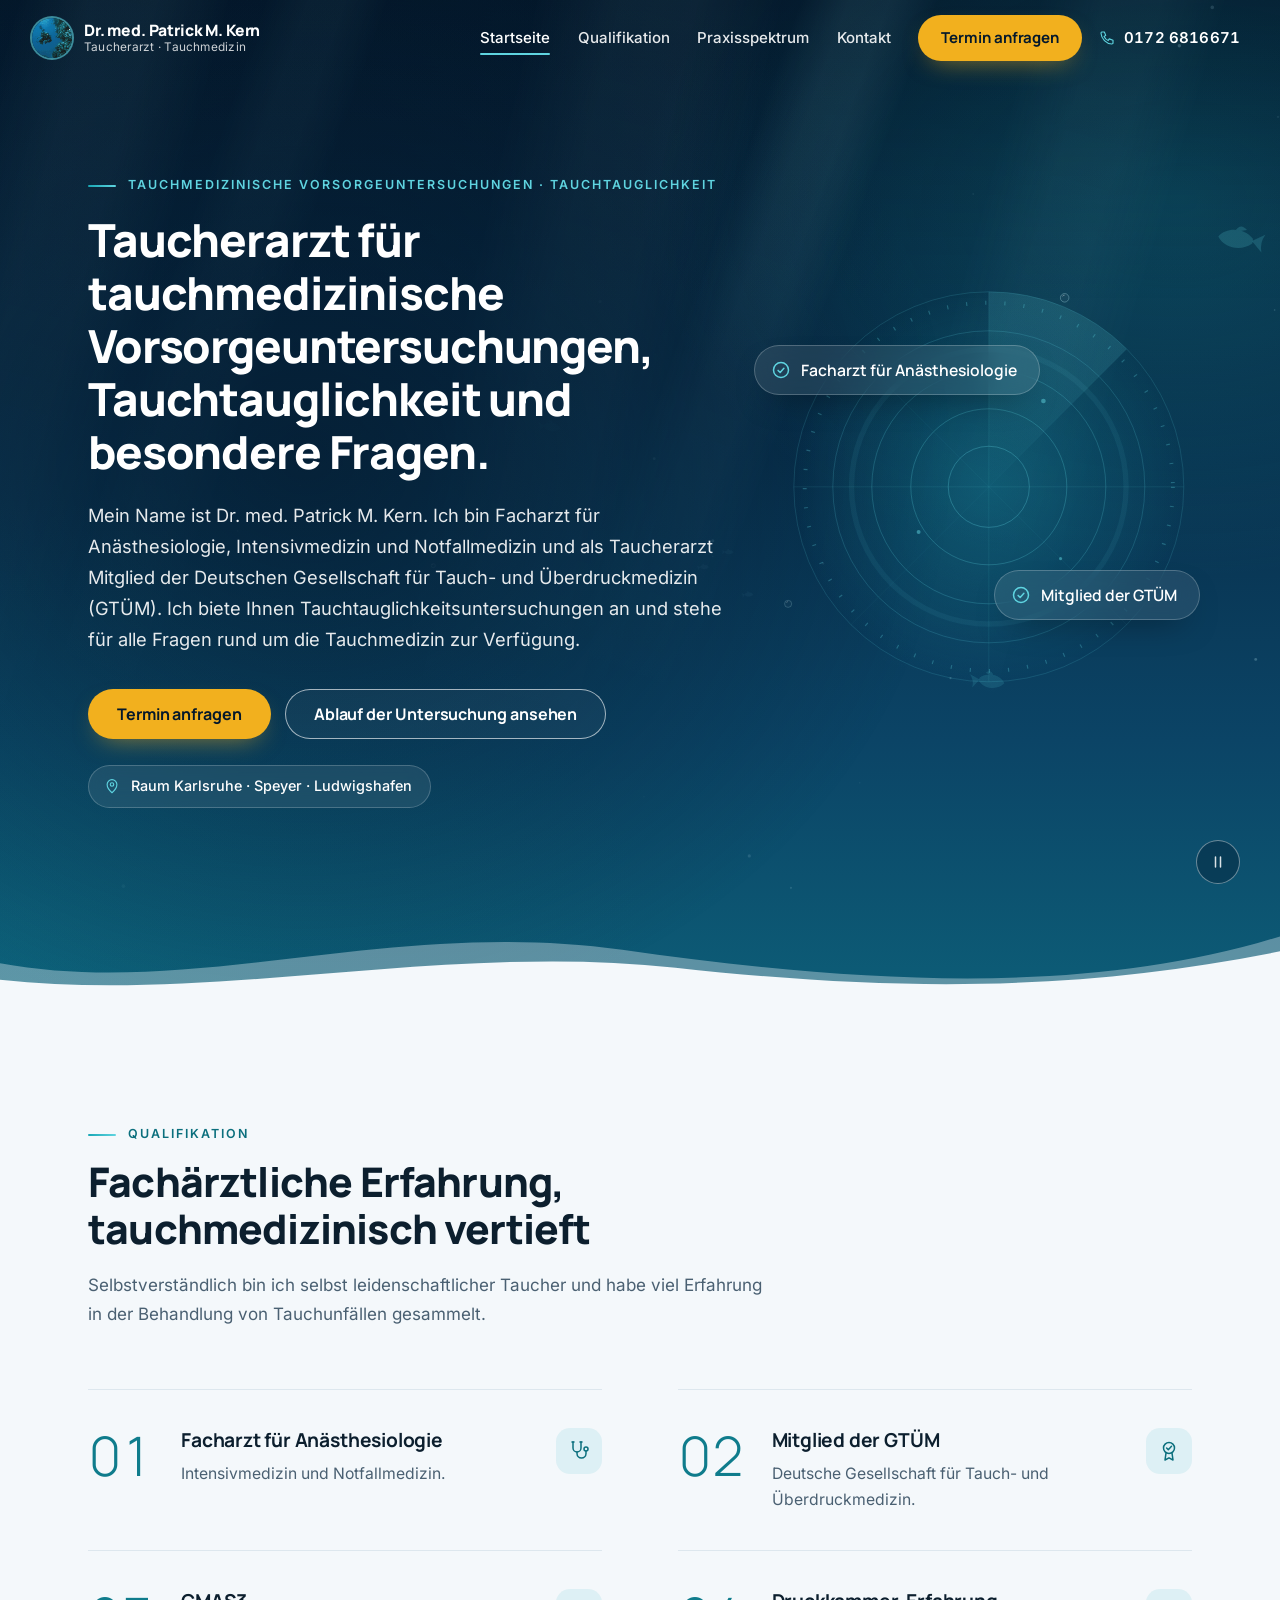
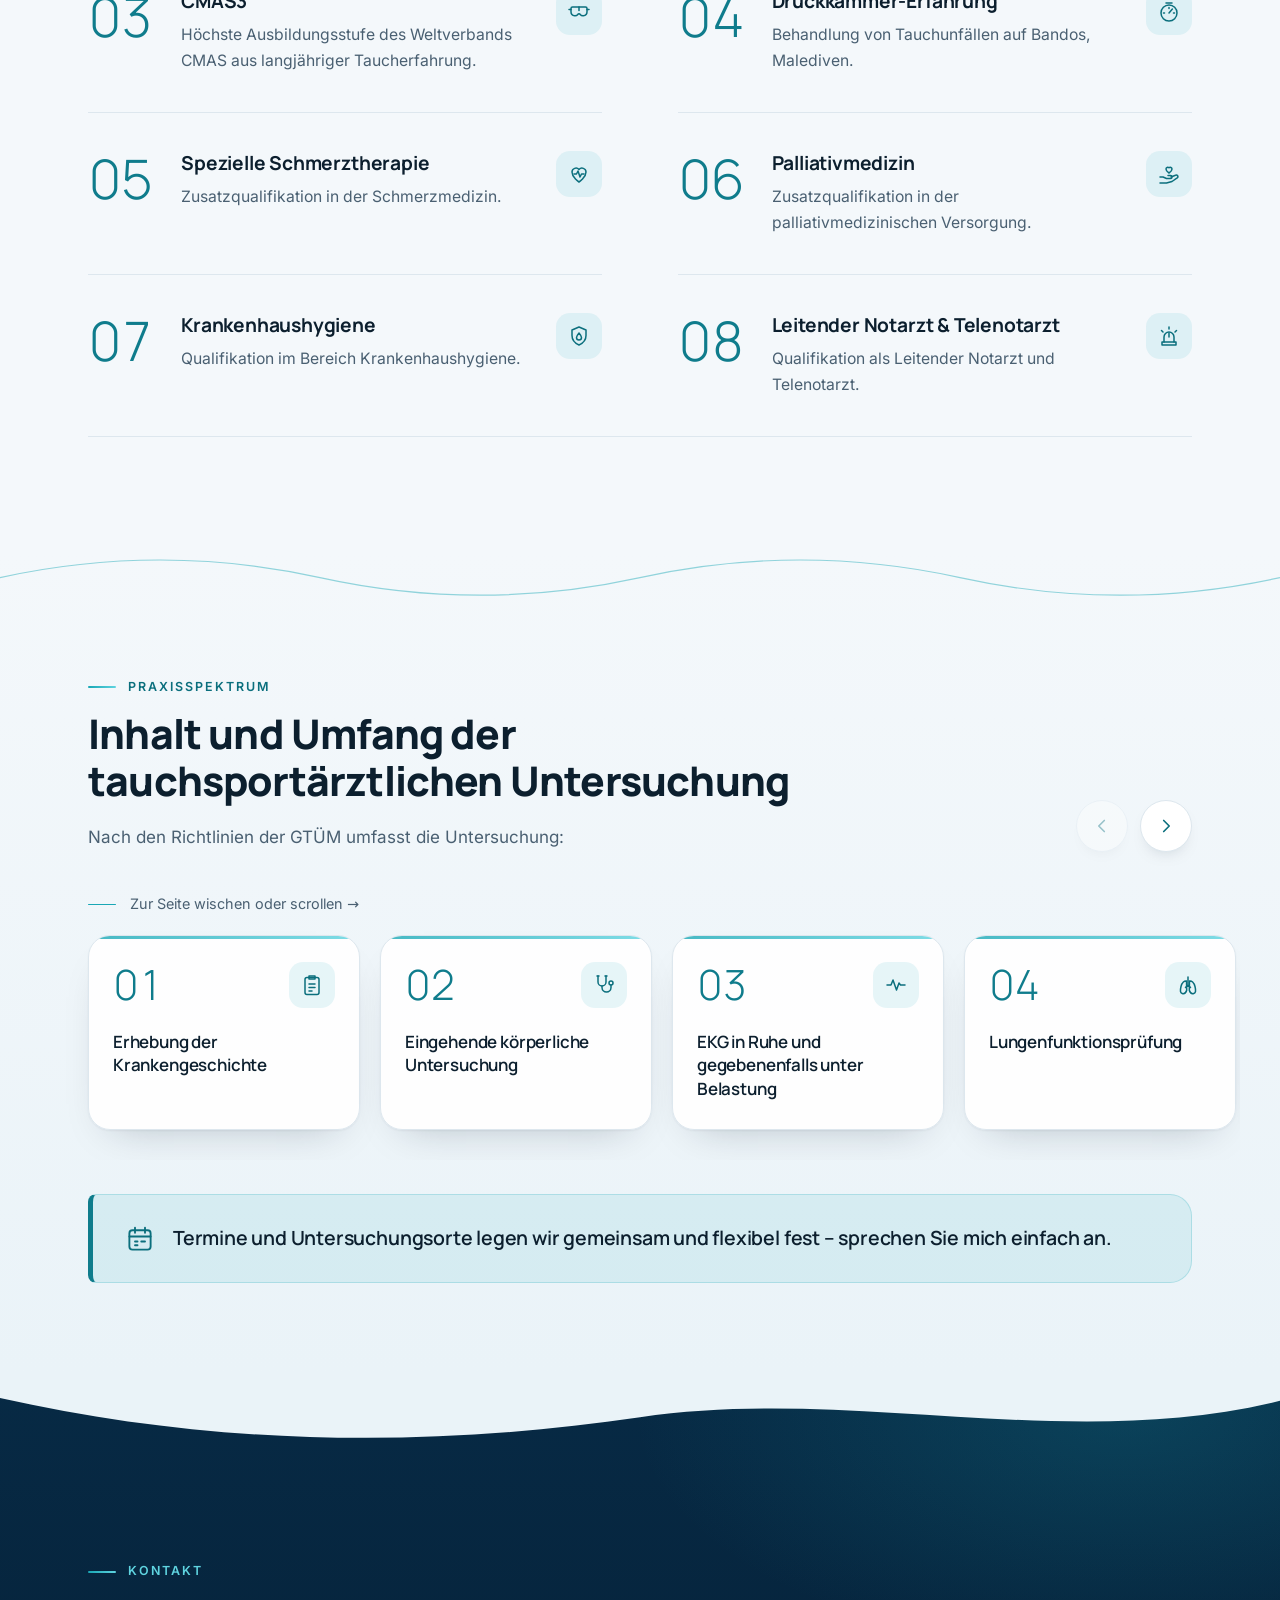
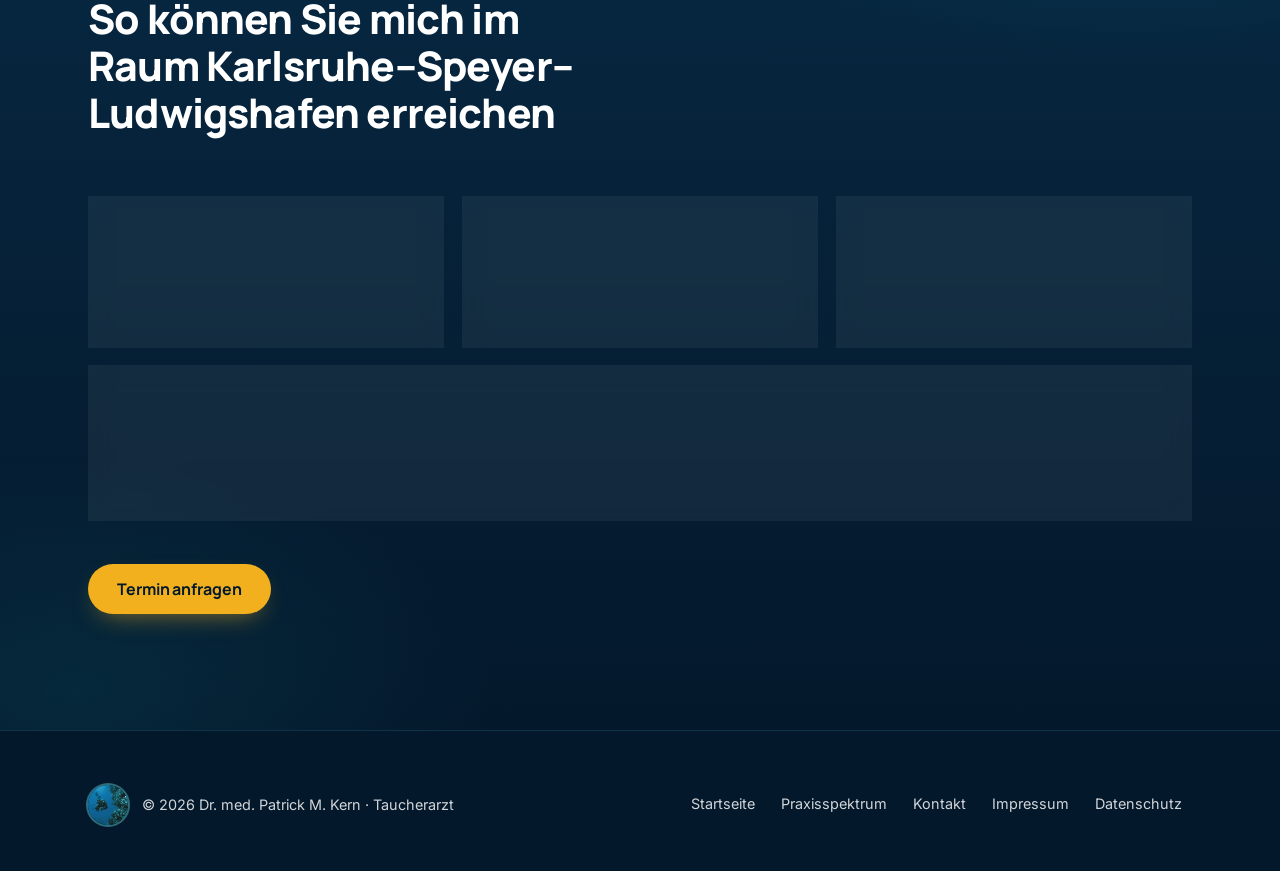
==== index.html @ 26b5afde "Launch redesign: modern underwater look, same content, URLs and SEO - New shared design system (asse" ====
<!DOCTYPE html>
<html lang="de">
<head>
<meta charset="UTF-8">
<meta name="viewport" content="width=device-width, initial-scale=1">
<title>Taucherarzt Karlsruhe-Speyer-Ludwigshafen – GTÜM | Dr. Kern</title>
<meta name="description" content="Taucherarzt Dr. med. Patrick M. Kern (GTÜM) bietet Tauchtauglichkeitsuntersuchungen im Raum Karlsruhe-Speyer-Ludwigshafen an, Termine flexibel nach Absprache.">
<meta name="robots" content="index, follow">
<link rel="canonical" href="https://taucherarzt.online/">
<link rel="icon" href="favicon-48.png" type="image/png" sizes="48x48">
<link rel="apple-touch-icon" href="apple-touch-icon.png">
<meta name="theme-color" content="#04182b">
<link rel="preload" href="assets/fonts/manrope-latin-wght-normal.woff2" as="font" type="font/woff2" crossorigin>
<link rel="preload" href="assets/fonts/inter-latin-wght-normal.woff2" as="font" type="font/woff2" crossorigin>
<link rel="stylesheet" href="assets/css/site.css">
<script>document.documentElement.classList.add('js');setTimeout(function(){if(!window.__siteReady)document.documentElement.classList.remove('js');},2500);</script>

<!-- Open Graph -->
<meta property="og:type" content="website">
<meta property="og:site_name" content="Taucherarzt Dr. Kern">
<meta property="og:locale" content="de_DE">
<meta property="og:url" content="https://taucherarzt.online/">
<meta property="og:title" content="Taucherarzt Karlsruhe-Speyer-Ludwigshafen – GTÜM | Dr. Kern">
<meta property="og:description" content="Taucherarzt Dr. med. Patrick M. Kern (GTÜM) bietet Tauchtauglichkeitsuntersuchungen im Raum Karlsruhe-Speyer-Ludwigshafen an, Termine flexibel nach Absprache.">
<meta property="og:image" content="https://taucherarzt.online/og-image.png">
<meta property="og:image:width" content="1200">
<meta property="og:image:height" content="630">
<meta property="og:image:alt" content="Dr. med. Patrick M. Kern, Taucherarzt · Tauchtauglichkeitsuntersuchungen im Raum Karlsruhe · Speyer · Mannheim · Ludwigshafen">

<!-- Twitter Card -->
<meta name="twitter:card" content="summary_large_image">
<meta name="twitter:title" content="Taucherarzt Karlsruhe-Speyer-Ludwigshafen – GTÜM | Dr. Kern">
<meta name="twitter:description" content="Taucherarzt Dr. med. Patrick M. Kern (GTÜM) bietet Tauchtauglichkeitsuntersuchungen im Raum Karlsruhe-Speyer-Ludwigshafen an, Termine flexibel nach Absprache.">
<meta name="twitter:image" content="https://taucherarzt.online/og-image.png">

<!-- Structured data: only facts present on this page - no invented address,
     opening hours or geo-coordinates, since the page does not publish them. -->
<script type="application/ld+json">
{
  "@context": "https://schema.org",
  "@graph": [
    {
      "@type": "Physician",
      "@id": "https://taucherarzt.online/#physician",
      "name": "Dr. med. Patrick M. Kern",
      "honorificPrefix": "Dr. med.",
      "url": "https://taucherarzt.online/",
      "image": "https://taucherarzt.online/og-image.png",
      "logo": "https://taucherarzt.online/apple-touch-icon.png",
      "telephone": "+49-172-6816671",
      "email": "docdeep007@t-online.de",
      "medicalSpecialty": ["Anesthesia"],
      "description": "Taucherarzt und Facharzt für Anästhesiologie, Intensivmedizin und Notfallmedizin. Bietet tauchmedizinische Vorsorgeuntersuchungen und Tauchtauglichkeitsuntersuchungen an.",
      "knowsAbout": ["Tauchmedizin", "Tauchtauglichkeit", "Überdruckmedizin", "Anästhesiologie", "Notfallmedizin"],
      "memberOf": {
        "@type": "Organization",
        "name": "Deutsche Gesellschaft für Tauch- und Überdruckmedizin (GTÜM)"
      },
      "areaServed": [
        { "@type": "City", "name": "Karlsruhe" },
        { "@type": "City", "name": "Speyer" },
        { "@type": "City", "name": "Mannheim" },
        { "@type": "City", "name": "Ludwigshafen" }
      ],
      "availableService": {
        "@type": "MedicalTest",
        "name": "Tauchtauglichkeitsuntersuchung",
        "description": "Tauchsportärztliche Untersuchung nach den Richtlinien der GTÜM: Erhebung der Krankengeschichte, eingehende körperliche Untersuchung, EKG in Ruhe und gegebenenfalls unter Belastung sowie Lungenfunktionsprüfung.",
        "provider": { "@id": "https://taucherarzt.online/#physician" }
      }
    },
    {
      "@type": "WebSite",
      "@id": "https://taucherarzt.online/#website",
      "url": "https://taucherarzt.online/",
      "name": "Taucherarzt Dr. Kern",
      "inLanguage": "de",
      "publisher": { "@id": "https://taucherarzt.online/#physician" }
    }
  ]
}
</script>
</head>
<body>

<a class="skip-link" href="#main">Zum Inhalt springen</a>

<header class="site-header" id="siteHeader">
  <div class="header-inner">
    <a class="brand" href="#top">
      <img src="logo.png" alt="" width="40" height="40" decoding="async">
      <span class="brand-text">
        <strong>Dr. med. Patrick M. Kern</strong>
        <span>Taucherarzt&nbsp;&middot;&nbsp;Tauchmedizin</span>
      </span>
    </a>
    <button class="menu-toggle" id="menuToggle" type="button" aria-expanded="false" aria-controls="primaryNav">
      <span class="bars" aria-hidden="true"><i></i><i></i><i></i></span>
      <span class="visually-hidden">Menü öffnen</span>
    </button>
    <nav class="nav" id="primaryNav" aria-label="Hauptnavigation">
      <a class="nav-link" href="#top" aria-current="page">Startseite</a>
      <a class="nav-link" href="#qualifikation">Qualifikation</a>
      <a class="nav-link" href="#praxisspektrum">Praxisspektrum</a>
      <a class="nav-link" href="#kontakt">Kontakt</a>
      <a class="btn btn-primary" href="mailto:docdeep007@t-online.de">Termin anfragen</a>
      <a class="nav-phone" href="tel:+491726816671"><svg viewBox="0 0 24 24" aria-hidden="true" focusable="false" fill="none" stroke="currentColor" stroke-width="1.5" stroke-linecap="round" stroke-linejoin="round"><path d="M5 4h3.5l1.8 4.5-2.2 1.4a11 11 0 0 0 5.5 5.5l1.4-2.2L20 15v3.5a1.5 1.5 0 0 1-1.6 1.5C10.8 19.5 4.5 13.2 4 5.6A1.5 1.5 0 0 1 5 4Z"/></svg><span class="nav-phone-num">0172&nbsp;6816671</span></a>
    </nav>
  </div>
</header>

<main id="main" tabindex="-1">

  <!-- HERO / STARTSEITE -->
  <section id="top" class="hero">
    <div class="hero-bg" aria-hidden="true">
      <div class="rays"><i></i><i></i><i></i><i></i><i></i></div>
      <canvas id="ocean" aria-hidden="true"></canvas>
    </div>
    <div class="wrap hero-grid">
      <div class="hero-text">
        <p class="eyebrow reveal">Tauchmedizinische Vorsorgeuntersuchungen · Tauchtauglichkeit</p>
        <h1 class="reveal" style="--i:1">Taucherarzt für tauchmedizinische Vorsorgeuntersuchungen, Tauchtauglichkeit und besondere Fragen.</h1>
        <p class="lede reveal" style="--i:2">
          Mein Name ist Dr.&nbsp;med. Patrick M. Kern. Ich bin Facharzt für Anästhesiologie,
          Intensivmedizin und Notfallmedizin und als Taucherarzt Mitglied der Deutschen
          Gesellschaft für Tauch- und Überdruckmedizin (GTÜM). Ich biete Ihnen
          Tauchtauglichkeitsuntersuchungen an und stehe für alle Fragen rund um die
          Tauchmedizin zur Verfügung.
        </p>
        <div class="hero-actions reveal" style="--i:3">
          <a class="btn btn-primary" href="mailto:docdeep007@t-online.de">Termin anfragen</a>
          <a class="btn btn-ghost" href="#praxisspektrum">Ablauf der Untersuchung ansehen</a>
        </div>
        <div class="region-tag reveal" style="--i:4">
          <svg viewBox="0 0 24 24" aria-hidden="true" focusable="false" fill="none" stroke="currentColor" stroke-width="1.5" stroke-linecap="round" stroke-linejoin="round"><path d="M12 21s-6.5-5.6-6.5-11a6.5 6.5 0 0 1 13 0c0 5.4-6.5 11-6.5 11Z"/><circle cx="12" cy="10" r="2.3"/></svg>
          <span>Raum Karlsruhe · Speyer · Ludwigshafen</span>
        </div>
      </div>
      <div class="hero-visual" aria-hidden="true">
        <svg class="hero-rings" viewBox="0 0 520 520" fill="none" aria-hidden="true" focusable="false">
          <defs>
            <radialGradient id="ringGlow" cx="50%" cy="50%" r="50%"><stop offset="0" stop-color="#19a7b5" stop-opacity=".3"/><stop offset="1" stop-color="#19a7b5" stop-opacity="0"/></radialGradient>
            <radialGradient id="sweepGrad" gradientUnits="userSpaceOnUse" cx="260" cy="260" r="250"><stop offset="0" stop-color="#5fd4e0" stop-opacity="0"/><stop offset="1" stop-color="#5fd4e0" stop-opacity=".16"/></radialGradient>
          </defs>
          <circle cx="260" cy="260" r="250" fill="url(#ringGlow)"/>
          <g stroke="#5fd4e0" stroke-width="1">
            <circle cx="260" cy="260" r="250" opacity=".2"/>
            <circle cx="260" cy="260" r="200" opacity=".24"/>
            <circle cx="260" cy="260" r="150" opacity=".28"/>
            <circle cx="260" cy="260" r="100" opacity=".32"/>
            <circle cx="260" cy="260" r="52" opacity=".38"/>
            <circle class="ring-ticks" cx="260" cy="260" r="236" stroke-width="5" stroke-dasharray="1.5 23.1" opacity=".3"/>
            <circle cx="260" cy="260" r="176" stroke-width="7" opacity=".07"/>
            <path d="M260 10v500M10 260h500" opacity=".12"/>
            <path d="M83 83l354 354M437 83L83 437" opacity=".06"/>
          </g>
          <path class="sweep" d="M260 260V10A250 250 0 0 1 436.8 83.2Z" fill="url(#sweepGrad)"/>
          <g fill="#5fd4e0">
            <circle class="ping" cx="330" cy="150" r="3"/>
            <circle class="ping" cx="170" cy="318" r="2.5"/>
            <circle class="ping" cx="352" cy="352" r="2"/>
          </g>
        </svg>
        <div class="badge badge-1">
          <svg viewBox="0 0 24 24" fill="none" stroke="currentColor" stroke-width="1.8" stroke-linecap="round" stroke-linejoin="round" aria-hidden="true" focusable="false"><circle cx="12" cy="12" r="9"></circle><path d="m8.5 12.5 2.5 2.5 4.5-5"></path></svg>
          <span>Facharzt für Anästhesiologie</span>
        </div>
        <div class="badge badge-2">
          <svg viewBox="0 0 24 24" fill="none" stroke="currentColor" stroke-width="1.8" stroke-linecap="round" stroke-linejoin="round" aria-hidden="true" focusable="false"><circle cx="12" cy="12" r="9"></circle><path d="m8.5 12.5 2.5 2.5 4.5-5"></path></svg>
          <span>Mitglied der GTÜM</span>
        </div>
      </div>
    </div>
    <button type="button" class="motion-toggle" id="motionToggle" aria-pressed="false">
      <svg class="icon-pause" viewBox="0 0 24 24" fill="none" stroke="currentColor" stroke-width="1.8" stroke-linecap="round" aria-hidden="true" focusable="false"><path d="M9 6v12M15 6v12"/></svg>
      <svg class="icon-play" viewBox="0 0 24 24" fill="none" stroke="currentColor" stroke-width="1.8" stroke-linejoin="round" aria-hidden="true" focusable="false"><path d="M8 5.5v13l10.5-6.5Z"/></svg>
      <span class="visually-hidden">Hintergrundanimation anhalten</span>
    </button>
    <svg class="hero-wave" viewBox="0 0 1440 120" preserveAspectRatio="none" aria-hidden="true" focusable="false"><path d="M0 70C220 118 440 8 700 52s520 64 740-18V120H0Z" fill="#f4f8fb" fill-opacity=".35"/><path d="M0 92C240 124 500 42 760 76s460 30 680-22V120H0Z" fill="#f4f8fb"/></svg>
  </section>

  <!-- QUALIFIKATION -->
  <section id="qualifikation" class="section qualifikation">
    <div class="wrap">
      <div class="section-head reveal">
        <p class="eyebrow">Qualifikation</p>
        <h2>Fachärztliche Erfahrung, tauchmedizinisch vertieft</h2>
        <p class="lede">
          Selbstverständlich bin ich selbst leidenschaftlicher Taucher und habe viel
          Erfahrung in der Behandlung von Tauchunfällen gesammelt.
        </p>
      </div>

      <ol class="qual-grid" role="list">
        <li class="qual reveal" style="--i:0">
          <span class="qual-num">01</span>
          <div class="qual-body">
            <h3>Facharzt für Anästhesiologie</h3>
            <p>Intensivmedizin und Notfallmedizin.</p>
          </div>
          <span class="qual-icon"><svg viewBox="0 0 24 24" aria-hidden="true" focusable="false" fill="none" stroke="currentColor" stroke-width="1.5" stroke-linecap="round" stroke-linejoin="round"><path d="M6 3v6a4 4 0 0 0 8 0V3"/><path d="M5 3h2M13 3h2"/><path d="M10 13v1.5a4.5 4.5 0 0 0 9 0V12"/><circle cx="19" cy="10" r="2"/></svg></span>
        </li>
        <li class="qual reveal" style="--i:1">
          <span class="qual-num">02</span>
          <div class="qual-body">
            <h3>Mitglied der GTÜM</h3>
            <p>Deutsche Gesellschaft für Tauch- und Überdruckmedizin.</p>
          </div>
          <span class="qual-icon"><svg viewBox="0 0 24 24" aria-hidden="true" focusable="false" fill="none" stroke="currentColor" stroke-width="1.5" stroke-linecap="round" stroke-linejoin="round"><circle cx="12" cy="9" r="5.5"/><path d="M9 14.2 8 21l4-2.2 4 2.2-1-6.8"/><path d="m9.6 9 1.7 1.7 3.2-3.4"/></svg></span>
        </li>
        <li class="qual reveal" style="--i:0">
          <span class="qual-num">03</span>
          <div class="qual-body">
            <h3>CMAS3</h3>
            <p>Höchste Ausbildungsstufe des Weltverbands CMAS aus langjähriger Taucherfahrung.</p>
          </div>
          <span class="qual-icon"><svg viewBox="0 0 24 24" aria-hidden="true" focusable="false" fill="none" stroke="currentColor" stroke-width="1.5" stroke-linecap="round" stroke-linejoin="round"><path d="M4 8.5A1.5 1.5 0 0 1 5.5 7h13A1.5 1.5 0 0 1 20 8.5v3.2a4 4 0 0 1-3.6 4c-1.3.1-2.2 0-2.9-.9-.5-.7-1-1.1-1.5-1.1s-1 .4-1.5 1.1c-.7.9-1.6 1-2.9.9A4 4 0 0 1 4 11.7Z"/><path d="M12 7v3.4M4 9.5H2M20 9.5h2"/></svg></span>
        </li>
        <li class="qual reveal" style="--i:1">
          <span class="qual-num">04</span>
          <div class="qual-body">
            <h3>Druckkammer-Erfahrung</h3>
            <p>Behandlung von Tauchunfällen auf Bandos, Malediven.</p>
          </div>
          <span class="qual-icon"><svg viewBox="0 0 24 24" aria-hidden="true" focusable="false" fill="none" stroke="currentColor" stroke-width="1.5" stroke-linecap="round" stroke-linejoin="round"><circle cx="12" cy="13" r="8"/><path d="m12 13 3.4-4"/><path d="M6.5 13h1M16.5 13h1M12 7.5v1M9 3h6"/></svg></span>
        </li>
        <li class="qual reveal" style="--i:0">
          <span class="qual-num">05</span>
          <div class="qual-body">
            <h3>Spezielle Schmerztherapie</h3>
            <p>Zusatzqualifikation in der Schmerzmedizin.</p>
          </div>
          <span class="qual-icon"><svg viewBox="0 0 24 24" aria-hidden="true" focusable="false" fill="none" stroke="currentColor" stroke-width="1.5" stroke-linecap="round" stroke-linejoin="round"><path d="M12 20s-7-4.4-7-10a4 4 0 0 1 7-2.5A4 4 0 0 1 19 10c0 5.6-7 10-7 10Z"/><path d="M7 12h2.5l1.5-3 2 6 1.5-3H17"/></svg></span>
        </li>
        <li class="qual reveal" style="--i:1">
          <span class="qual-num">06</span>
          <div class="qual-body">
            <h3>Palliativmedizin</h3>
            <p>Zusatzqualifikation in der palliativmedizinischen Versorgung.</p>
          </div>
          <span class="qual-icon"><svg viewBox="0 0 24 24" aria-hidden="true" focusable="false" fill="none" stroke="currentColor" stroke-width="1.5" stroke-linecap="round" stroke-linejoin="round"><path d="M12 11s-3-1.8-3-4a1.8 1.8 0 0 1 3-1.2A1.8 1.8 0 0 1 15 7c0 2.2-3 4-3 4Z"/><path d="M3 15h3l3.5 1.5h4a1.5 1.5 0 0 0 0-3H11"/><path d="m14 15 4.5-1.8a1.6 1.6 0 0 1 1.7 2.7L15 19.5 9.5 21H3"/></svg></span>
        </li>
        <li class="qual reveal" style="--i:0">
          <span class="qual-num">07</span>
          <div class="qual-body">
            <h3>Krankenhaushygiene</h3>
            <p>Qualifikation im Bereich Krankenhaushygiene.</p>
          </div>
          <span class="qual-icon"><svg viewBox="0 0 24 24" aria-hidden="true" focusable="false" fill="none" stroke="currentColor" stroke-width="1.5" stroke-linecap="round" stroke-linejoin="round"><path d="M12 3 5 6v5.5c0 4.2 2.8 7.6 7 9.5 4.2-1.9 7-5.3 7-9.5V6Z"/><path d="M12 9c-1.6 2-2.5 3.2-2.5 4.4a2.5 2.5 0 0 0 5 0C14.5 12.2 13.6 11 12 9Z"/></svg></span>
        </li>
        <li class="qual reveal" style="--i:1">
          <span class="qual-num">08</span>
          <div class="qual-body">
            <h3>Leitender Notarzt &amp; Telenotarzt</h3>
            <p>Qualifikation als Leitender Notarzt und Telenotarzt.</p>
          </div>
          <span class="qual-icon"><svg viewBox="0 0 24 24" aria-hidden="true" focusable="false" fill="none" stroke="currentColor" stroke-width="1.5" stroke-linecap="round" stroke-linejoin="round"><path d="M7 18v-5a5 5 0 0 1 10 0v5"/><path d="M5 18h14v3H5Z"/><path d="M12 3v2M4.5 6.5 6 8M19.5 6.5 18 8M12 9v4"/></svg></span>
        </li>
      </ol>
    </div>
  </section>

  <!-- PRAXISSPEKTRUM -->
  <section id="praxisspektrum" class="section praxis">
    <svg class="praxis-line" viewBox="0 0 1440 48" preserveAspectRatio="none" aria-hidden="true" focusable="false"><path d="M0 24c120-22 240-22 360 0s240 22 360 0 240-22 360 0 240 22 360 0" fill="none" stroke="currentColor" stroke-width="1.2" vector-effect="non-scaling-stroke"/></svg>
    <div class="wrap">
      <div class="steps-head reveal">
        <div class="section-head">
          <p class="eyebrow">Praxisspektrum</p>
          <h2>Inhalt und Umfang der tauchsportärztlichen Untersuchung</h2>
          <p class="lede">Nach den Richtlinien der GTÜM umfasst die Untersuchung:</p>
        </div>
        <div class="steps-controls">
          <button type="button" id="stepPrev" aria-controls="stepsStrip" aria-label="Vorherige Untersuchung anzeigen" aria-disabled="true"><svg viewBox="0 0 24 24" aria-hidden="true" focusable="false" fill="none"><path d="m14.5 6-6 6 6 6"/></svg></button>
          <button type="button" id="stepNext" aria-controls="stepsStrip" aria-label="Nächste Untersuchung anzeigen" aria-disabled="false"><svg viewBox="0 0 24 24" aria-hidden="true" focusable="false" fill="none"><path d="m9.5 6 6 6-6 6"/></svg></button>
        </div>
      </div>

      <p class="scroll-hint reveal">Zur Seite wischen oder scrollen →</p>
      <ul class="steps-strip reveal" id="stepsStrip" role="list" tabindex="0" aria-label="Bestandteile der Untersuchung, seitlich scrollbar">
        <li class="step"><div class="step-card"><div class="step-top"><span class="num">01</span><span class="step-icon"><svg viewBox="0 0 24 24" aria-hidden="true" focusable="false" fill="none" stroke="currentColor" stroke-width="1.5" stroke-linecap="round" stroke-linejoin="round"><rect x="5" y="4.5" width="14" height="17" rx="2"/><path d="M9 3h6v3H9ZM9 11h6M9 14.5h6M9 18h3"/></svg></span></div><p>Erhebung der Krankengeschichte</p></div></li>
        <li class="step"><div class="step-card"><div class="step-top"><span class="num">02</span><span class="step-icon"><svg viewBox="0 0 24 24" aria-hidden="true" focusable="false" fill="none" stroke="currentColor" stroke-width="1.5" stroke-linecap="round" stroke-linejoin="round"><path d="M6 3v6a4 4 0 0 0 8 0V3"/><path d="M5 3h2M13 3h2"/><path d="M10 13v1.5a4.5 4.5 0 0 0 9 0V12"/><circle cx="19" cy="10" r="2"/></svg></span></div><p>Eingehende körperliche Untersuchung</p></div></li>
        <li class="step"><div class="step-card"><div class="step-top"><span class="num">03</span><span class="step-icon"><svg viewBox="0 0 24 24" aria-hidden="true" focusable="false" fill="none" stroke="currentColor" stroke-width="1.5" stroke-linecap="round" stroke-linejoin="round"><path d="M3 12h4l2-5 3.5 10 2.5-7 1.5 2H21"/></svg></span></div><p>EKG in Ruhe und gegebenenfalls unter Belastung</p></div></li>
        <li class="step"><div class="step-card"><div class="step-top"><span class="num">04</span><span class="step-icon"><svg viewBox="0 0 24 24" aria-hidden="true" focusable="false" fill="none" stroke="currentColor" stroke-width="1.5" stroke-linecap="round" stroke-linejoin="round"><path d="M12 4v8m0 0-2.5 2.5M12 12l2.5 2.5"/><path d="M10.5 8C8.5 7.5 6 9.5 5 13.5s-.8 6.5 1.2 7c2 .5 3.8-.8 4.5-3.2Z"/><path d="M13.5 8c2-.5 4.5 1.5 5.5 5.5s.8 6.5-1.2 7c-2 .5-3.8-.8-4.5-3.2Z"/></svg></span></div><p>Lungenfunktionsprüfung</p></div></li>
        <li class="step"><div class="step-card"><div class="step-top"><span class="num">05</span><span class="step-icon"><svg viewBox="0 0 24 24" aria-hidden="true" focusable="false" fill="none" stroke="currentColor" stroke-width="1.5" stroke-linecap="round" stroke-linejoin="round"><path d="M5 5h14a2 2 0 0 1 2 2v8a2 2 0 0 1-2 2h-7l-5 4v-4H5a2 2 0 0 1-2-2V7a2 2 0 0 1 2-2Z"/><path d="M8 10h8M8 13h5"/></svg></span></div><p>Beantwortung persönlicher Fragen und Anliegen</p></div></li>
      </ul>
      <p class="callout exam-note reveal">
        <svg class="callout-icon" viewBox="0 0 24 24" aria-hidden="true" focusable="false" fill="none" stroke="currentColor" stroke-width="1.5" stroke-linecap="round" stroke-linejoin="round"><rect x="3.5" y="5" width="17" height="15.5" rx="2.5"/><path d="M3.5 10h17M8 3v4M16 3v4M8 14h2m3 0h3M8 17h2"/></svg>
        <span>Termine und Untersuchungsorte legen wir gemeinsam und flexibel fest –
        sprechen Sie mich einfach an.</span>
      </p>
    </div>
  </section>

  <!-- KONTAKT -->
  <section id="kontakt" class="section contact">
    <svg class="contact-wave" viewBox="0 0 1440 120" preserveAspectRatio="none" aria-hidden="true" focusable="false"><path d="M0 0H1440V40C1200 110 960 20 720 62S240 100 0 36Z" fill="currentColor"/></svg>
    <div class="wrap">
      <div class="section-head reveal">
        <p class="eyebrow">Kontakt</p>
        <h2>So können Sie mich im Raum Karlsruhe&ndash;Speyer&ndash;Ludwigshafen erreichen</h2>
      </div>

      <div class="contact-grid">
        <div class="tile reveal" style="--i:0">
          <span class="label"><svg viewBox="0 0 24 24" aria-hidden="true" focusable="false" fill="none" stroke="currentColor" stroke-width="1.5" stroke-linecap="round" stroke-linejoin="round"><rect x="3" y="5" width="18" height="14" rx="2"/><path d="m4 7 8 6 8-6"/></svg><span>E-Mail</span></span>
          <a class="tile-mail" href="mailto:docdeep007@t-online.de">docdeep007@t-online.de</a>
        </div>
        <div class="tile reveal" style="--i:1">
          <span class="label"><svg viewBox="0 0 24 24" aria-hidden="true" focusable="false" fill="none" stroke="currentColor" stroke-width="1.5" stroke-linecap="round" stroke-linejoin="round"><path d="M5 4h3.5l1.8 4.5-2.2 1.4a11 11 0 0 0 5.5 5.5l1.4-2.2L20 15v3.5a1.5 1.5 0 0 1-1.6 1.5C10.8 19.5 4.5 13.2 4 5.6A1.5 1.5 0 0 1 5 4Z"/></svg><span>Telefon</span></span>
          <a class="tile-tel" href="tel:+491726816671">0172&nbsp;6816671</a>
        </div>
        <div class="tile reveal" style="--i:2">
          <span class="label"><svg viewBox="0 0 24 24" aria-hidden="true" focusable="false" fill="none" stroke="currentColor" stroke-width="1.5" stroke-linecap="round" stroke-linejoin="round"><path d="M12 21s-6.5-5.6-6.5-11a6.5 6.5 0 0 1 13 0c0 5.4-6.5 11-6.5 11Z"/><circle cx="12" cy="10" r="2.3"/></svg><span>Einzugsgebiet</span></span>
          <span class="value">Karlsruhe · Speyer · Mannheim · Ludwigshafen</span>
        </div>
        <div class="tile note reveal" style="--i:3">
          <strong>Flexible Terminvereinbarung</strong>
          <p>
            Termine und Untersuchungsorte legen wir gemeinsam und flexibel fest –
            melden Sie sich einfach per E-Mail oder Telefon.
          </p>
        </div>
      </div>
      <a class="btn btn-primary reveal" href="mailto:docdeep007@t-online.de">Termin anfragen</a>
    </div>
  </section>

</main>

<footer class="site-footer">
  <div class="wrap footer-row">
    <div class="footer-brand">
      <img src="logo.png" alt="" width="40" height="40" loading="lazy" decoding="async">
      <p>&copy; <span id="year"></span> Dr. med. Patrick M. Kern &middot; Taucherarzt</p>
    </div>
    <div class="footer-links">
      <a href="#top">Startseite</a>
      <a href="#praxisspektrum">Praxisspektrum</a>
      <a href="#kontakt">Kontakt</a>
      <a href="impressum.html">Impressum</a>
      <a href="datenschutz.html">Datenschutz</a>
    </div>
  </div>
</footer>

<!-- Mobile-only quick-action bar -->
<div class="mobile-bar" role="navigation" aria-label="Schnellkontakt">
  <a class="call" href="tel:+491726816671"><svg viewBox="0 0 24 24" aria-hidden="true" focusable="false" fill="none" stroke="currentColor" stroke-width="1.5" stroke-linecap="round" stroke-linejoin="round"><path d="M5 4h3.5l1.8 4.5-2.2 1.4a11 11 0 0 0 5.5 5.5l1.4-2.2L20 15v3.5a1.5 1.5 0 0 1-1.6 1.5C10.8 19.5 4.5 13.2 4 5.6A1.5 1.5 0 0 1 5 4Z"/></svg><span>Anrufen</span></a>
  <a class="book" href="mailto:docdeep007@t-online.de"><svg viewBox="0 0 24 24" aria-hidden="true" focusable="false" fill="none" stroke="currentColor" stroke-width="1.5" stroke-linecap="round" stroke-linejoin="round"><rect x="3" y="5" width="18" height="14" rx="2"/><path d="m4 7 8 6 8-6"/></svg><span>Termin anfragen</span></a>
</div>

<script src="assets/js/site.js" defer></script>
<script src="assets/js/ocean.js" defer></script>
</body>
</html>
---- assets/css/site.css ----
/* taucherarzt.online - shared stylesheet
   Premium medical + underwater aesthetic. Always light (no automatic dark
   theme); the navy bands (hero, contact, footer) are design choices.
   Long German compound words are never hyphenated or broken: no
   hyphens:auto and no overflow-wrap:anywhere/break-word on text blocks;
   fluid font sizes (clamp) keep them inside narrow viewports instead. */

/* ---------- Fonts (self-hosted, variable) ---------- */
@font-face{
  font-family:"Manrope";
  src:url("../fonts/manrope-latin-wght-normal.woff2") format("woff2");
  font-weight:200 800; font-style:normal; font-display:swap;
}
@font-face{
  font-family:"Inter";
  src:url("../fonts/inter-latin-wght-normal.woff2") format("woff2");
  font-weight:100 900; font-style:normal; font-display:swap;
}

/* ---------- Tokens ---------- */
:root{
  --abyss:#04182b;
  --deep:#072a45;
  --ocean:#0b4466;
  --teal:#0f7c8c;
  --turquoise:#19a7b5;
  --cyan:#5fd4e0;
  --gold:#f2b01e;
  --gold-hover:#f7c44a;
  --teal-ink:#0b6f7d;          /* turquoise family, dark enough for text/buttons on light (>=4.5:1) */
  --bg:#f4f8fb;
  --mist:#eaf3f8;              /* lower end of the light blue gradient */
  --surface:#ffffff;
  --line:#dde7ee;
  --ink:#0c1f2e;
  --ink-soft:#4a6072;

  --font-display:"Manrope", system-ui, -apple-system, "Segoe UI", Roboto, "Helvetica Neue", Arial, sans-serif;
  --font-body:"Inter", system-ui, -apple-system, "Segoe UI", Roboto, "Helvetica Neue", Arial, sans-serif;

  --gutter:clamp(20px, 5vw, 48px);
  --header-h:76px;
  --ease:cubic-bezier(.2,.7,.2,1);
  --shadow-card:0 1px 2px rgba(4,24,43,.05), 0 18px 40px -24px rgba(4,24,43,.28);
  --focus:var(--teal-ink);

  color-scheme:light;
}

/* ---------- Base ---------- */
*,*::before,*::after{box-sizing:border-box;}
html{
  scroll-behavior:smooth;
  scroll-padding-top:calc(var(--header-h) - 8px);
  overflow-x:clip;
  -webkit-text-size-adjust:100%;
  text-size-adjust:100%;
}
body{
  margin:0;
  overflow-x:clip;
  background:var(--bg);
  color:var(--ink);
  font-family:var(--font-body);
  font-size:clamp(1.0625rem, 1rem + .15vw, 1.125rem);
  line-height:1.7;
  -webkit-font-smoothing:antialiased;
  -moz-osx-font-smoothing:grayscale;
  text-rendering:optimizeLegibility;
}
body.nav-open{overflow:hidden;}
h1,h2,h3{
  font-family:var(--font-display);
  color:inherit;
  margin:0;
  font-weight:700;
  letter-spacing:-.02em;
  line-height:1.15;
}
p{margin:0;}
img,svg{display:block; max-width:100%;}
a{color:var(--teal-ink);}
:focus-visible{
  outline:3px solid var(--focus);
  outline-offset:3px;
  border-radius:6px;
}
/* The surfaces that are dark get a cyan ring, light ones a teal ring */
.hero,.contact,.site-footer,.page-hero,.nav{--focus:var(--cyan);}
/* Programmatic focus targets (sections after a menu jump) are not controls:
   no ring around a whole section */
[tabindex="-1"]:focus{outline:none;}

.visually-hidden{
  position:absolute !important; width:1px; height:1px; overflow:hidden;
  clip:rect(0 0 0 0); clip-path:inset(50%); white-space:nowrap; border:0; padding:0; margin:-1px;
}
.wrap{
  width:100%;
  max-width:1200px;
  margin-inline:auto;
  padding-inline:var(--gutter);
}
.skip-link{
  position:fixed; left:12px; top:-80px; z-index:300;
  background:var(--abyss); color:#fff;
  padding:12px 20px; border-radius:10px;
  font-weight:600; text-decoration:none;
  border:2px solid var(--cyan);
  transition:top .15s ease;
  --focus:var(--cyan);
}
.skip-link:focus{top:12px;}

/* ---------- Buttons ---------- */
.btn{
  display:inline-flex; align-items:center; justify-content:center; gap:10px;
  min-height:50px; padding:0 28px;
  border-radius:999px;
  font-family:var(--font-display); font-weight:700; font-size:1rem; letter-spacing:-.005em;
  line-height:1.2; text-decoration:none; text-align:center;
  border:1.5px solid transparent;
  cursor:pointer;
  transition:transform .2s var(--ease), box-shadow .2s var(--ease), background-color .2s ease, border-color .2s ease, color .2s ease;
}
.btn:hover{transform:translateY(-2px);}
.btn svg{width:20px; height:20px; flex:none;}
.btn-primary{
  /* Appointment CTA is deliberately signal yellow so it stands out on every
     surface (navy text on #f2b01e = 10:1) */
  background:var(--gold); color:var(--abyss);
  box-shadow:0 10px 26px -12px rgba(242,176,30,.65);
}
.btn-primary:hover{background:var(--gold-hover); box-shadow:0 14px 30px -12px rgba(242,176,30,.75);}
.btn-primary:visited{color:var(--abyss);}
.btn-ghost{
  color:#fff; border-color:rgba(255,255,255,.62); background:rgba(255,255,255,.04);   /* outline >=3:1 on every hero shade */
}
.btn-ghost:hover{background:rgba(255,255,255,.12); border-color:rgba(255,255,255,.85);}
.btn-ghost:visited{color:#fff;}

/* ---------- Eyebrow ---------- */
.eyebrow{
  display:inline-flex; align-items:center; gap:12px;
  font-family:var(--font-body);
  font-size:.78rem; font-weight:600;
  letter-spacing:.16em; text-transform:uppercase;
  line-height:1.5;
  color:var(--teal-ink);
}
.eyebrow::before{
  content:""; flex:none; width:28px; height:2px; border-radius:2px;
  background:linear-gradient(90deg,var(--turquoise),var(--cyan));
}
.hero .eyebrow,.contact .eyebrow{color:var(--cyan);}

/* ---------- Header ---------- */
/* NOTE: no backdrop-filter / transform / filter on the header or any of its
   ancestors - they would become the containing block of the position:fixed
   mobile drawer (.nav) and collapse it to the header's height. */
.site-header{
  position:fixed; top:0; left:0; right:0; z-index:100;
  height:var(--header-h);
  color:#fff;
  --focus:var(--cyan);
  transition:background-color .3s ease, box-shadow .3s ease, height .3s var(--ease), color .3s ease;
}
.site-header.is-scrolled{
  height:64px;
  background:rgba(255,255,255,.98);
  color:var(--ink);
  box-shadow:0 1px 0 var(--line), 0 10px 30px -16px rgba(4,24,43,.3);
  --focus:var(--teal-ink);
}
.header-inner{
  height:100%;
  max-width:1360px; margin-inline:auto;
  padding-inline:clamp(16px, 2.5vw, 40px);
  display:flex; align-items:center; gap:14px;
}
.brand{
  position:relative; z-index:2;
  display:flex; align-items:center; gap:12px;
  min-height:44px;
  color:inherit; text-decoration:none;
  flex:0 1 auto; min-width:0;
}
.brand img{
  width:40px; height:40px; border-radius:50%; flex:none;
  object-fit:cover;
  box-shadow:0 0 0 2px rgba(95,212,224,.6);
}
.site-header.is-scrolled .brand img{box-shadow:0 0 0 2px rgba(11,111,125,.35);}
.brand-text{display:flex; flex-direction:column; line-height:1.2; min-width:0;}
.brand-text strong{
  font-family:var(--font-display); font-weight:800; font-size:.98rem; letter-spacing:-.01em;
  white-space:nowrap;
}
.brand-text span{font-size:.74rem; letter-spacing:.02em; opacity:.8; white-space:nowrap;}

.menu-toggle{
  position:relative; z-index:2;
  margin-left:auto; flex:none;
  width:48px; height:48px; padding:0;
  display:grid; place-items:center;
  background:transparent; color:inherit;
  border:1.5px solid rgba(255,255,255,.55); border-radius:50%;
  cursor:pointer;
  transition:border-color .3s ease, background-color .2s ease;
}
.site-header.is-scrolled .menu-toggle{border-color:var(--line);}
.menu-toggle:hover{background:rgba(255,255,255,.1);}
.site-header.is-scrolled .menu-toggle:hover{background:var(--bg);}
.bars{position:relative; display:block; width:20px; height:14px;}
.bars i{
  position:absolute; left:0; width:100%; height:2px; border-radius:2px; background:currentColor;
  transition:transform .3s var(--ease), opacity .2s ease, top .3s var(--ease);
}
.bars i:nth-child(1){top:0;}
.bars i:nth-child(2){top:6px;}
.bars i:nth-child(3){top:12px;}
body.nav-open .bars i:nth-child(1){top:6px; transform:rotate(45deg);}
body.nav-open .bars i:nth-child(2){opacity:0;}
body.nav-open .bars i:nth-child(3){top:6px; transform:rotate(-45deg);}
body.nav-open .site-header{
  background:transparent; color:#fff; box-shadow:none; height:var(--header-h);
  --focus:var(--cyan);
}
body.nav-open .site-header .menu-toggle{border-color:rgba(255,255,255,.55);}

/* Mobile drawer (default = below 900px) */
.nav{
  position:fixed; inset:0; z-index:1;
  display:flex; flex-direction:column; gap:2px;
  padding:calc(var(--header-h) + 12px) var(--gutter) calc(28px + env(safe-area-inset-bottom));
  color:#fff;
  background:
    radial-gradient(700px 360px at 90% 8%, rgba(25,167,181,.22), transparent 65%),
    linear-gradient(180deg,var(--abyss) 0%, var(--deep) 62%, var(--ocean) 100%);
  overflow-y:auto; overscroll-behavior:contain;
  opacity:0; visibility:hidden;
  transition:opacity .3s ease, visibility 0s linear .3s;
}
body.nav-open .nav{opacity:1; visibility:visible; transition-delay:0s;}
.nav > *{
  opacity:0; transform:translateY(12px);
  transition:opacity .4s var(--ease), transform .4s var(--ease);
}
body.nav-open .nav > *{opacity:1; transform:none; transition-delay:calc(var(--n,0) * 50ms + 80ms);}
.nav > :nth-child(1){--n:0;} .nav > :nth-child(2){--n:1;} .nav > :nth-child(3){--n:2;}
.nav > :nth-child(4){--n:3;} .nav > :nth-child(5){--n:4;} .nav > :nth-child(6){--n:5;}
.nav-link{
  display:flex; align-items:center; justify-content:space-between;
  min-height:58px; padding:0 4px;
  font-family:var(--font-display); font-weight:700; font-size:1.4rem; letter-spacing:-.015em;
  color:#fff; text-decoration:none;
  border-bottom:1px solid rgba(255,255,255,.12);
}
.nav-link[aria-current="page"]{color:var(--cyan);}
.nav-link:hover{color:var(--cyan);}
.nav .btn-primary{margin-top:26px; min-height:58px; font-size:1.1rem;}
.nav-phone{
  display:flex; align-items:center; justify-content:center; gap:12px;
  min-height:58px; margin-top:8px;
  font-family:var(--font-display); font-weight:700; font-size:1.25rem; letter-spacing:.01em;
  font-variant-numeric:tabular-nums;
  color:#fff; text-decoration:none;
}
.nav-phone svg{width:22px; height:22px; color:var(--cyan); flex:none;}

/* Desktop navigation */
@media (min-width:900px){
  .menu-toggle{display:none;}
  .nav{
    position:static; inset:auto; z-index:auto;
    margin-left:auto; padding:0;
    flex-direction:row; align-items:center; gap:2px;
    background:none; color:inherit;
    overflow:visible;
    opacity:1; visibility:visible; transition:none;
  }
  .nav > *{opacity:1; transform:none; transition:none;}
  .nav-link{
    position:relative; min-height:44px;
    padding:0 clamp(8px, 1vw, 14px);
    font-family:var(--font-body); font-weight:500; font-size:.94rem; letter-spacing:0;
    color:rgba(255,255,255,.9);
    border-bottom:0;
    transition:color .2s ease;
  }
  .nav-link::after{
    content:""; position:absolute; left:clamp(8px,1vw,14px); right:clamp(8px,1vw,14px); bottom:5px; height:2px; border-radius:2px;
    background:var(--cyan);
    transform:scaleX(0); transform-origin:left center;
    transition:transform .35s var(--ease);
  }
  .nav-link:hover,.nav-link[aria-current="page"]{color:#fff;}
  .nav-link:hover::after,.nav-link[aria-current="page"]::after{transform:scaleX(1);}
  .site-header.is-scrolled .nav-link{color:var(--ink-soft);}
  .site-header.is-scrolled .nav-link:hover,
  .site-header.is-scrolled .nav-link[aria-current="page"]{color:var(--ink);}
  .site-header.is-scrolled .nav-link::after{background:var(--teal-ink);}
  /* the nav sits on the white header here: teal ring, not the drawer's cyan */
  .site-header.is-scrolled .nav{--focus:var(--teal-ink);}
  .nav .btn-primary{margin:0 6px 0 clamp(6px,1vw,14px); min-height:46px; padding:0 22px; font-size:.94rem;}
  .nav-phone{
    margin:0; min-height:44px; gap:8px; padding:0 8px;
    font-family:var(--font-body); font-weight:600; font-size:.94rem; color:inherit;
    white-space:nowrap;
  }
  .nav-phone svg{width:18px; height:18px; color:var(--cyan);}
  .site-header.is-scrolled .nav-phone svg{color:var(--teal-ink);}
  .nav-phone:hover .nav-phone-num{text-decoration:underline; text-underline-offset:4px;}
}
/* Compact tier: icon-only phone so everything fits on one line */
@media (min-width:900px) and (max-width:1179px){
  .nav-phone{width:44px; justify-content:center; padding:0;}
  .nav-phone-num{
    position:absolute; width:1px; height:1px; overflow:hidden;
    clip:rect(0 0 0 0); clip-path:inset(50%); white-space:nowrap; margin:-1px;
  }
}
@media (max-width:420px){
  .brand img{width:36px; height:36px;}
  .brand{gap:10px;}
  /* may wrap instead of running under the menu button (text spacing / large text) */
  .brand-text strong,.brand-text span{white-space:normal;}
  .brand-text strong{font-size:.86rem;}
  .brand-text span{font-size:.68rem;}
}
@media (max-width:899px){
  .site-header{--header-h:68px;}
  .site-header.is-scrolled{height:60px;}
}

/* ---------- Mobile quick-action bar ---------- */
.mobile-bar{display:none;}
@media (max-width:899px){
  body:not(.page){padding-bottom:calc(76px + env(safe-area-inset-bottom));}
  /* keyboard focus must not end up behind the fixed bar */
  html{scroll-padding-bottom:calc(88px + env(safe-area-inset-bottom));}
  .mobile-bar{
    display:flex; gap:10px;
    position:fixed; left:0; right:0; bottom:0; z-index:90;
    padding:10px 12px calc(10px + env(safe-area-inset-bottom));
    background:rgba(255,255,255,.98);
    border-top:1px solid var(--line);
    box-shadow:0 -10px 28px -16px rgba(4,24,43,.35);
  }
  .mobile-bar a{
    flex:1 1 0; min-width:0;
    display:flex; align-items:center; justify-content:center; gap:8px;
    min-height:52px; padding:0 10px;
    border-radius:999px;
    font-family:var(--font-display); font-weight:700; font-size:.98rem;
    text-decoration:none; text-align:center; line-height:1.2;
  }
  .mobile-bar svg{width:20px; height:20px; flex:none;}
  .mobile-bar .call{color:var(--ink); background:var(--bg); border:1.5px solid var(--line);}
  .mobile-bar .book{color:var(--abyss); background:var(--gold); border:1.5px solid var(--gold);}
}

/* Very short viewports (landscape phones, 200% zoom on a laptop): the fixed bar
   would take a large share of the screen, so it scrolls with the page end */
@media (max-width:899px) and (max-height:520px){
  html{scroll-padding-bottom:0;}
  body:not(.page){padding-bottom:0;}
  .mobile-bar{position:static; box-shadow:none;}
}

@media (max-width:380px){
  .mobile-bar{gap:8px; padding-inline:8px;}
  .mobile-bar a{gap:6px; padding:0 6px; font-size:.9rem;}
  .mobile-bar svg{width:18px; height:18px;}
}

/* ---------- Hero ---------- */
.hero{
  position:relative; isolation:isolate; overflow:hidden;
  display:flex; align-items:center;
  color:#fff;
  background:linear-gradient(180deg, var(--abyss) 0%, var(--deep) 38%, var(--ocean) 74%, var(--teal) 132%);
  padding:calc(var(--header-h) + clamp(36px, 7vw, 96px)) 0 clamp(120px, 15vw, 210px);
}
@media (min-width:1000px){
  .hero{min-height:max(88vh, 680px);}
}
.hero > .wrap{position:relative; z-index:2;}
.hero-bg{position:absolute; inset:0; z-index:0; pointer-events:none; overflow:hidden;}
/* very slow, subtle "water movement" glow (60s) */
.hero-bg::before{
  content:""; position:absolute; inset:-25%;
  background:
    radial-gradient(40% 36% at 78% 30%, rgba(25,167,181,.26), transparent 70%),
    radial-gradient(46% 40% at 18% 78%, rgba(15,124,140,.22), transparent 70%);
  animation:waterDrift 60s ease-in-out infinite alternate;
}
@keyframes waterDrift{
  from{transform:translate3d(-3%,-2%,0) scale(1);}
  to{transform:translate3d(3%,3%,0) scale(1.08);}
}
/* calm area behind the text column */
.hero-bg::after{
  content:""; position:absolute; inset:0;
  background:
    radial-gradient(ellipse 70% 80% at 24% 46%, rgba(4,24,43,.6), rgba(4,24,43,0) 72%),
    linear-gradient(180deg, rgba(4,24,43,.25), rgba(4,24,43,0) 30%);
}
@media (max-width:999px){
  .hero-bg::after{background:linear-gradient(180deg, rgba(4,24,43,.55), rgba(4,24,43,.3) 70%, rgba(4,24,43,.1));}
}
.rays{position:absolute; inset:0 0 22% 0; overflow:hidden;}
.rays i{
  position:absolute; display:block;
  top:-14%; left:var(--x); width:var(--w); height:135%;
  transform-origin:50% 0;
  transform:rotate(var(--r));
  background:linear-gradient(180deg, rgba(150,230,240,var(--o)) 0%, rgba(150,230,240,0) 80%);
  -webkit-mask-image:linear-gradient(90deg, transparent, #000 35%, #000 65%, transparent);
  mask-image:linear-gradient(90deg, transparent, #000 35%, #000 65%, transparent);
  animation:raySway var(--d) ease-in-out var(--delay) infinite alternate;
  will-change:transform;
}
.rays i:nth-child(1){--x:4%;  --w:16vw; --r:15deg; --o:.10; --d:26s; --delay:-4s;}
.rays i:nth-child(2){--x:24%; --w:9vw;  --r:19deg; --o:.07; --d:21s; --delay:-11s;}
.rays i:nth-child(3){--x:44%; --w:19vw; --r:13deg; --o:.09; --d:30s; --delay:-17s;}
.rays i:nth-child(4){--x:66%; --w:10vw; --r:20deg; --o:.12; --d:19s; --delay:-2s;}
.rays i:nth-child(5){--x:84%; --w:14vw; --r:16deg; --o:.07; --d:24s; --delay:-9s;}
@keyframes raySway{
  from{transform:rotate(calc(var(--r) - 4deg)) translateX(-2vw);}
  to{transform:rotate(calc(var(--r) + 4deg)) translateX(2vw);}
}
@media (max-width:699px){
  .rays i:nth-child(n+4){display:none;}
  .rays i{--w:28vw;}
}
#ocean{position:absolute; inset:0; width:100%; height:100%; display:block; pointer-events:none; opacity:0; transition:opacity 1.6s ease;}
#ocean.is-ready{opacity:.55;}
/* Keep the moving scene away from the text column: on wide screens it is
   masked down over the left (text) side, on narrow screens - where text
   fills the hero - the whole layer stays dimmer. */
@media (min-width:900px){
  #ocean{-webkit-mask-image:linear-gradient(90deg, rgba(0,0,0,.18) 0%, rgba(0,0,0,.18) 48%, #000 68%); mask-image:linear-gradient(90deg, rgba(0,0,0,.18) 0%, rgba(0,0,0,.18) 48%, #000 68%);}
  #ocean.is-ready{opacity:1;}
}

.hero-wave{
  position:absolute; left:0; right:0; bottom:-1px; z-index:1;
  width:100%; height:clamp(48px, 7vw, 112px);
  pointer-events:none;
}

.hero-grid{display:grid; gap:clamp(32px, 5vw, 72px); align-items:center;}
.hero-text{min-width:0; max-width:46rem;}
.hero h1{
  margin:18px 0 22px;
  font-weight:800;
  font-size:clamp(1.15rem, .2rem + 4.4vw, 2.85rem);
  line-height:1.16; letter-spacing:-.025em;
  color:#fff;
  text-wrap:balance;
}
.hero .lede{
  max-width:56ch;
  font-size:clamp(.9rem, .5rem + 2.2vw, 1.14rem);
  line-height:1.7;
  color:rgba(255,255,255,.9);
}
.hero .eyebrow{font-size:clamp(.68rem, .5rem + .6vw, .78rem);}
.hero-actions{display:flex; flex-wrap:wrap; gap:14px; margin:clamp(24px,3vw,34px) 0 26px;}
.region-tag{
  display:inline-flex; align-items:center; gap:10px; max-width:100%;
  padding:10px 18px 10px 14px;
  border-radius:22px;
  background:rgba(255,255,255,.08);
  border:1px solid rgba(255,255,255,.2);
  -webkit-backdrop-filter:blur(10px); backdrop-filter:blur(10px);
  font-size:.9rem; font-weight:500; line-height:1.4; color:#fff;
}
.region-tag svg{width:18px; height:18px; flex:none; color:var(--cyan);}

.hero-visual{position:relative; display:flex; flex-wrap:wrap; gap:10px; margin-top:6px;}
.hero-rings{display:none;}
.badge{
  display:inline-flex; align-items:center; gap:10px; max-width:100%;
  padding:11px 18px 11px 14px;
  border-radius:999px;
  background:rgba(255,255,255,.09);
  border:1px solid rgba(255,255,255,.22);
  -webkit-backdrop-filter:blur(12px); backdrop-filter:blur(12px);
  box-shadow:0 14px 34px -18px rgba(0,0,0,.6);
  font-family:var(--font-display); font-weight:600; font-size:.92rem; line-height:1.3; color:#fff;
}
.badge svg{width:20px; height:20px; flex:none; color:var(--cyan);}

@media (min-width:1000px){
  .hero-grid{grid-template-columns:minmax(0,1.22fr) minmax(0,.78fr);}
  .hero h1{font-size:clamp(2rem, 1rem + 2.4vw, 2.85rem);}
  .hero-visual{
    display:block; margin:0;
    width:min(100%, 480px); aspect-ratio:1; justify-self:end;
  }
  .hero-rings{display:block; position:absolute; inset:0; width:100%; height:100%; overflow:visible;}
  .badge{position:absolute; font-size:.98rem; padding:14px 22px 14px 16px; animation:floatY 9s ease-in-out infinite alternate;}
  .badge-1{top:15%; left:-8%;}
  .badge-2{bottom:17%; right:-2%; animation-duration:11s; animation-delay:-5s;}
}
@keyframes floatY{
  from{transform:translate3d(0,-7px,0);}
  to{transform:translate3d(0,7px,0);}
}
.sweep{transform-box:view-box; transform-origin:50% 50%; animation:spin 48s linear infinite;}
.ring-ticks{transform-box:view-box; transform-origin:50% 50%; animation:spin 240s linear infinite reverse;}
@keyframes spin{to{transform:rotate(360deg);}}
.ping{opacity:.5; animation:ping 7s ease-in-out infinite;}
.ping:nth-of-type(2){animation-delay:-2.4s;}
.ping:nth-of-type(3){animation-delay:-4.6s;}
@keyframes ping{0%,100%{opacity:.12;} 50%{opacity:.85;}}

/* ---------- Sections ---------- */
.section{position:relative; padding-block:clamp(72px, 9vw, 124px);}
.section-head{max-width:46rem; margin-bottom:clamp(36px, 5vw, 60px);}
.section-head h2{
  margin-top:14px;
  font-size:clamp(1.55rem, 1rem + 2.2vw, 2.55rem);
  font-weight:800; line-height:1.15;
  color:var(--ink);
  text-wrap:balance;
}
.section-head .lede{
  margin-top:18px; max-width:62ch;
  font-size:1.0625rem; color:var(--ink-soft);
}

/* reveal-on-scroll: hidden only once JS has flagged <html> */
.reveal{
  transition:opacity .65s var(--ease), transform .65s var(--ease);
  transition-delay:calc(var(--i, 0) * 80ms);
}
html.js .reveal:not(.is-visible){opacity:0; transform:translateY(16px);}

/* Qualifikation */
.qualifikation{background:var(--bg);}
.qual-grid{
  list-style:none; margin:0; padding:0;
  display:grid; grid-template-columns:minmax(0,1fr);
  column-gap:clamp(36px, 6vw, 88px);
  border-bottom:1px solid var(--line);
}
@media (min-width:820px){
  .qual-grid{grid-template-columns:repeat(2, minmax(0,1fr));}
}
.qual{
  position:relative;
  display:grid; grid-template-columns:auto minmax(0,1fr) auto;
  column-gap:clamp(16px, 2.5vw, 26px); align-items:start;
  padding:clamp(26px, 3.2vw, 38px) 0;
  border-top:1px solid var(--line);
}
.qual::before{
  content:""; position:absolute; left:0; top:-1px; width:100%; height:2px;
  background:linear-gradient(90deg, var(--turquoise), rgba(25,167,181,0));
  transform:scaleX(0); transform-origin:left center;
  transition:transform .6s var(--ease);
}
.qual:hover::before{transform:scaleX(1);}
.qual-num{
  grid-area:auto;
  min-width:2.1ch;
  font-family:var(--font-display); font-weight:300;
  font-size:clamp(2.3rem, 1.5rem + 2.4vw, 3.4rem); line-height:1;
  letter-spacing:-.03em; font-variant-numeric:tabular-nums;
  color:var(--teal);
}
.qual-body h3{font-size:clamp(1.05rem, 1rem + .3vw, 1.2rem); font-weight:700; letter-spacing:-.01em; line-height:1.3; color:var(--ink);}
.qual-body p{margin-top:8px; font-size:.98rem; line-height:1.65; color:var(--ink-soft);}
.qual-icon{
  width:46px; height:46px; border-radius:14px;
  display:grid; place-items:center;
  color:var(--teal-ink); background:rgba(25,167,181,.1);
  transition:background-color .3s ease, color .3s ease;
}
.qual:hover .qual-icon{background:var(--teal-ink); color:#fff;}
.qual-icon svg,.step-icon svg,.callout svg.callout-icon{
  width:24px; height:24px;
  fill:none; stroke:currentColor; stroke-width:1.5; stroke-linecap:round; stroke-linejoin:round;
}
@media (max-width:519px){
  /* Compact rows on phones: number and icon share the first line, so the
     eight qualifications stay scannable without endless scrolling */
  .qual{grid-template-columns:minmax(0,1fr) auto; row-gap:8px; padding:22px 0;}
  .qual-body{grid-column:1 / -1; grid-row:2;}
  .qual-num{font-size:1.9rem;}
  .qual-icon{width:40px; height:40px; border-radius:12px;}
  .qual-icon svg{width:21px; height:21px;}
  .qual-body p{margin-top:4px;}
  .eyebrow{letter-spacing:.1em; font-size:.74rem; gap:10px;}
  .eyebrow::before{width:20px;}
}

/* Praxisspektrum */
.praxis{background:linear-gradient(180deg, var(--bg) 0%, var(--mist) 100%); padding-bottom:clamp(56px, 7vw, 96px);}
.praxis-line{
  position:absolute; left:0; top:0; width:100%; height:clamp(28px, 4vw, 56px);
  color:var(--turquoise); opacity:.45; pointer-events:none;
}
.steps-head{display:flex; flex-wrap:wrap; align-items:flex-end; justify-content:space-between; gap:24px;}
.steps-head .section-head{margin-bottom:0; flex:1 1 30rem;}
.steps-controls{display:flex; gap:12px; flex:none;}
.steps-controls button{
  width:52px; height:52px; padding:0; border-radius:50%;
  display:grid; place-items:center;
  background:var(--surface); color:var(--teal-ink);
  border:1.5px solid var(--line);
  box-shadow:0 8px 20px -14px rgba(4,24,43,.4);
  cursor:pointer;
  transition:background-color .2s ease, color .2s ease, border-color .2s ease, opacity .2s ease, transform .2s var(--ease);
}
.steps-controls button svg{width:22px; height:22px; fill:none; stroke:currentColor; stroke-width:1.8; stroke-linecap:round; stroke-linejoin:round;}
.steps-controls button:hover{background:var(--teal-ink); color:#fff; border-color:var(--teal-ink); transform:translateY(-1px);}
.steps-controls button[aria-disabled="true"]{opacity:.38; cursor:default; transform:none; background:var(--surface); color:var(--teal-ink); border-color:var(--line);}
.scroll-hint{
  display:flex; align-items:center; gap:14px;
  margin:clamp(28px, 4vw, 40px) 0 4px;
  font-size:.9rem; color:var(--ink-soft);
}
.scroll-hint::before{content:""; width:28px; height:1.5px; background:var(--turquoise); flex:none; border-radius:2px;}

.steps-strip{
  list-style:none; margin:0; padding:14px var(--gutter) 30px;
  margin-inline:calc(-1 * var(--gutter));
  scroll-padding-inline:var(--gutter);
  display:flex; gap:20px;
  overflow-x:auto; overscroll-behavior-x:contain;
  scroll-snap-type:x mandatory;
  -webkit-overflow-scrolling:touch;
  scrollbar-width:thin; scrollbar-color:rgba(11,111,125,.35) transparent;
}
.steps-strip:focus-visible{outline-offset:-3px;}
.step{flex:0 0 min(272px, 78vw); scroll-snap-align:start; display:flex;}
.step-card{
  position:relative; width:100%;
  display:flex; flex-direction:column; gap:22px;
  padding:26px 24px 28px;
  background:rgba(255,255,255,.92);
  border:1px solid var(--line); border-radius:22px;
  box-shadow:var(--shadow-card);
  overflow:hidden;
  transition:transform .35s var(--ease), box-shadow .35s var(--ease);
}
.step-card::before{
  content:""; position:absolute; left:0; right:0; top:0; height:3px;
  background:linear-gradient(90deg, var(--turquoise), var(--cyan));
  opacity:.8;
}
.step-card:hover{transform:translateY(-4px); box-shadow:0 2px 4px rgba(4,24,43,.05), 0 26px 46px -24px rgba(4,24,43,.35);}
.step-top{display:flex; align-items:center; justify-content:space-between; gap:12px;}
.step-card .num{
  font-family:var(--font-display); font-weight:300; font-size:2.6rem; line-height:1;
  letter-spacing:-.03em; font-variant-numeric:tabular-nums; color:var(--teal);
}
.step-icon{
  width:46px; height:46px; border-radius:14px;
  display:grid; place-items:center;
  color:var(--teal-ink); background:rgba(25,167,181,.1);
}
.step-card p{font-family:var(--font-display); font-weight:600; font-size:1.06rem; line-height:1.4; letter-spacing:-.01em; color:var(--ink);}

.callout.exam-note{
  display:flex; align-items:flex-start; gap:18px;
  margin-top:clamp(20px, 3vw, 34px);
  padding:clamp(20px, 3vw, 28px) clamp(20px, 3vw, 32px);
  background:rgba(25,167,181,.1);
  border:1px solid rgba(25,167,181,.22);
  border-left:5px solid var(--teal);
  border-radius:8px 22px 22px 8px;
  font-family:var(--font-display); font-weight:600;
  font-size:clamp(1.05rem, 1rem + .35vw, 1.22rem); line-height:1.5; letter-spacing:-.01em;
  color:var(--ink);
}
.callout svg.callout-icon{width:30px; height:30px; flex:none; color:var(--teal-ink); margin-top:1px;}

/* Kontakt */
.contact{
  color:#fff;
  background:
    radial-gradient(760px 380px at 88% 4%, rgba(25,167,181,.2), transparent 65%),
    radial-gradient(640px 360px at 6% 96%, rgba(15,124,140,.16), transparent 65%),
    linear-gradient(180deg, var(--deep) 0%, var(--abyss) 100%);
  padding-top:clamp(120px, 14vw, 190px);
  overflow:hidden;
}
.contact-wave{
  position:absolute; left:0; right:0; top:-1px; width:100%;
  height:clamp(48px, 7vw, 112px); color:var(--mist); pointer-events:none;
}
.contact .section-head h2{color:#fff;}
.contact-grid{display:grid; grid-template-columns:repeat(auto-fit, minmax(min(100%, 250px), 1fr)); gap:18px; margin-bottom:clamp(30px, 4vw, 44px);}
@media (min-width:900px){.contact-grid{grid-template-columns:repeat(3, minmax(0,1fr));}}
.tile{
  position:relative; min-width:0;
  padding:clamp(22px, 3vw, 30px);
  background:rgba(255,255,255,.06);
  border:1px solid rgba(255,255,255,.15);
  border-radius:22px;
  -webkit-backdrop-filter:blur(10px); backdrop-filter:blur(10px);
  box-shadow:inset 0 1px 0 rgba(255,255,255,.08);
}
.tile.note{grid-column:1 / -1;}
.tile .label{
  display:flex; align-items:center; gap:10px;
  margin-bottom:12px;
  font-size:.76rem; font-weight:600; letter-spacing:.16em; text-transform:uppercase;
  color:var(--cyan);
}
.tile .label svg{width:20px; height:20px; flex:none; fill:none; stroke:currentColor; stroke-width:1.5; stroke-linecap:round; stroke-linejoin:round;}
.tile a,.tile .value{
  font-family:var(--font-display); font-weight:700; letter-spacing:-.01em; line-height:1.35;
  font-size:clamp(.92rem, .3rem + 3vw, 1.3rem);
  color:#fff; text-decoration:none;
}
.tile a{display:inline-flex; align-items:center; min-height:44px; border-bottom:1.5px solid rgba(95,212,224,.8); transition:color .2s ease, border-color .2s ease;}
.tile a:hover{color:var(--cyan); border-color:var(--cyan);}
.tile a.tile-mail{overflow-wrap:anywhere;}
.tile a.tile-tel{font-variant-numeric:tabular-nums;}
.tile .value{display:block;}
.tile.note strong{display:block; margin-bottom:8px; font-family:var(--font-display); font-size:1.12rem; font-weight:700; color:#fff;}
.tile.note p{color:rgba(255,255,255,.86); font-size:1rem; max-width:62ch;}

/* ---------- Footer ---------- */
.site-footer{
  background:var(--abyss);
  color:rgba(255,255,255,.8);
  padding:clamp(36px, 5vw, 52px) 0 clamp(32px, 4vw, 44px);
  border-top:1px solid rgba(95,212,224,.14);
}
.footer-row{display:flex; flex-wrap:wrap; align-items:center; justify-content:space-between; gap:22px 36px;}
.footer-brand{display:flex; align-items:center; gap:14px; min-width:0;}
.footer-brand img{width:40px; height:40px; border-radius:50%; flex:none; box-shadow:0 0 0 2px rgba(95,212,224,.45);}
.footer-brand p{font-size:.9rem; line-height:1.5; color:rgba(255,255,255,.82);}
.footer-links{display:flex; flex-wrap:wrap; gap:0 6px;}
.footer-links a{
  display:inline-flex; align-items:center; min-height:44px; padding:0 10px;
  font-size:.9rem; color:rgba(255,255,255,.82); text-decoration:none;
  transition:color .2s ease;
}
.footer-links a:hover{color:var(--cyan); text-decoration:underline; text-underline-offset:5px;}

/* ---------- Legal pages (impressum, datenschutz, 404) ---------- */
body.page{display:flex; flex-direction:column; min-height:100vh; min-height:100dvh;}
body.page > main{flex:1 0 auto;}
.legal-header{
  position:sticky; top:0; z-index:100;
  background:rgba(255,255,255,.98);
  border-bottom:1px solid var(--line);
  box-shadow:0 10px 30px -22px rgba(4,24,43,.35);
  color:var(--ink);
}
.legal-header .header-inner{height:auto; min-height:68px; padding-block:10px; flex-wrap:wrap; justify-content:space-between; gap:6px 20px;}
.legal-header .brand{min-width:0;}
.legal-header .brand img{box-shadow:0 0 0 2px rgba(11,111,125,.35);}
.brand-link strong{
  font-family:var(--font-display); font-weight:800; font-size:.98rem; letter-spacing:-.01em;
  white-space:normal;
}
.back-link{
  display:inline-flex; align-items:center; min-height:44px; padding:0 4px;
  font-weight:600; font-size:.94rem; text-decoration:none; color:var(--teal-ink);
  white-space:nowrap; position:relative;
}
.back-link::after{
  content:""; position:absolute; left:4px; right:4px; bottom:7px; height:2px; background:var(--turquoise);
  transform:scaleX(0); transform-origin:left; transition:transform .35s var(--ease);
}
.back-link:hover::after{transform:scaleX(1);}

.page-hero{
  position:relative; isolation:isolate; overflow:hidden;
  color:#fff;
  background:linear-gradient(180deg, var(--abyss) 0%, var(--deep) 55%, var(--ocean) 100%);
  padding:clamp(40px, 7vw, 72px) 0 clamp(96px, 11vw, 136px);
}
.page-hero::before{
  content:""; position:absolute; inset:0; z-index:-1;
  background:
    linear-gradient(112deg, transparent 18%, rgba(95,212,224,.08) 28%, transparent 40%),
    linear-gradient(104deg, transparent 52%, rgba(95,212,224,.06) 60%, transparent 70%),
    radial-gradient(520px 260px at 88% 0%, rgba(25,167,181,.22), transparent 70%);
}
.page-hero h1{
  font-size:clamp(1.3rem, .4rem + 4.5vw, 3rem);
  font-weight:800; letter-spacing:-.025em; line-height:1.15; color:#fff;
}
.page-hero .lede{margin-top:16px; max-width:60ch; font-size:clamp(.92rem, .6rem + 1.4vw, 1.1rem); color:rgba(255,255,255,.88);}
.page-hero-wave{position:absolute; left:0; right:0; bottom:-1px; width:100%; height:clamp(28px, 4vw, 56px); color:var(--bg); pointer-events:none;}

.legal-main{padding-bottom:clamp(48px, 7vw, 96px);}
.legal-card{
  position:relative; z-index:1;
  max-width:calc(72ch + 2 * clamp(24px, 5vw, 64px));
  margin:clamp(-72px, -6vw, -48px) auto 0;
  padding:clamp(28px, 5vw, 64px) clamp(24px, 5vw, 64px);
  background:var(--surface);
  border:1px solid var(--line); border-radius:24px;
  box-shadow:var(--shadow-card);
  font-size:clamp(1rem, .96rem + .15vw, 1.0625rem);
  line-height:1.75;
}
.legal-card h2{
  position:relative;
  margin:2.2em 0 .7em; padding-top:18px;
  font-size:clamp(1.05rem, 1rem + .4vw, 1.3rem); font-weight:700; line-height:1.3; letter-spacing:-.015em;
  color:var(--ink);
}
.legal-card h2::before{
  content:""; position:absolute; left:0; top:0; width:36px; height:2px; border-radius:2px;
  background:linear-gradient(90deg, var(--turquoise), var(--cyan));
}
.legal-card h2:first-child{margin-top:0;}
.legal-card p,.legal-card address,.legal-card li{margin:0 0 1em; color:var(--ink);}
.legal-card address{font-style:normal;}
.legal-card ul{margin:0 0 1em; padding-left:1.3em;}
.legal-card li{margin-bottom:.5em; padding-left:.2em;}
.legal-card li::marker{color:var(--turquoise);}
.legal-card a{color:var(--teal-ink); text-decoration-thickness:1px; text-underline-offset:3px;}
.legal-card a:hover{text-decoration-thickness:2px;}
.legal-card .lede{margin-top:2em; font-size:.94rem; color:var(--ink-soft);}
.legal-card a.btn,.legal-card a.btn:visited{color:#fff; text-decoration:none; margin-bottom:.4em;}
/* Yellow is reserved for the appointment CTA; other primary buttons stay teal */
.legal-card a.btn-primary{background:var(--teal-ink); box-shadow:0 10px 24px -12px rgba(11,111,125,.7);}
.legal-card a.btn-primary:hover{background:#09606c;}
.legal-card > :last-child{margin-bottom:0;}
@media (max-width:559px){
  /* full-bleed white column so long legal words keep their room at 320px */
  .legal-card{
    max-width:none; margin-inline:calc(-1 * var(--gutter));
    padding-inline:16px; border-radius:0; border-inline:0;
  }
}

/* ---------- Reduced motion ---------- */
/* Pause control for the decorative hero animation (WCAG 2.2.2) */
.motion-toggle{display:none;}
html.js .motion-toggle{
  position:absolute; right:clamp(16px, 4vw, 40px); bottom:clamp(64px, 9vw, 120px); z-index:3;
  display:grid; place-items:center; width:44px; height:44px; padding:0;
  border-radius:50%; cursor:pointer;
  color:rgba(255,255,255,.85); background:rgba(4,24,43,.35);
  border:1px solid rgba(255,255,255,.4);
  transition:background-color .2s ease, color .2s ease;
  --focus:var(--cyan);
}
.motion-toggle:hover{background:rgba(4,24,43,.6); color:#fff;}
.motion-toggle svg{width:20px; height:20px;}
.motion-toggle .icon-play, .motion-toggle[aria-pressed="true"] .icon-pause{display:none;}
.motion-toggle[aria-pressed="true"] .icon-play{display:block;}
html.motion-paused .rays i, html.motion-paused .hero-bg::before, html.motion-paused .sweep,
html.motion-paused .ring-ticks, html.motion-paused .ping, html.motion-paused .badge{animation-play-state:paused !important;}

@media (prefers-reduced-motion: reduce){
  html.js .motion-toggle{display:none;}
  html{scroll-behavior:auto;}
  *,*::before,*::after{
    animation-duration:.001ms !important; animation-iteration-count:1 !important; animation-delay:0s !important;
    transition-duration:.001ms !important; transition-delay:0s !important;
  }
  .rays i,.hero-bg::before,.sweep,.ring-ticks,.ping,.badge{animation:none !important;}
  html.js .reveal:not(.is-visible){opacity:1; transform:none;}
  .nav > *{opacity:1; transform:none;}
}

main:focus{outline:none;}
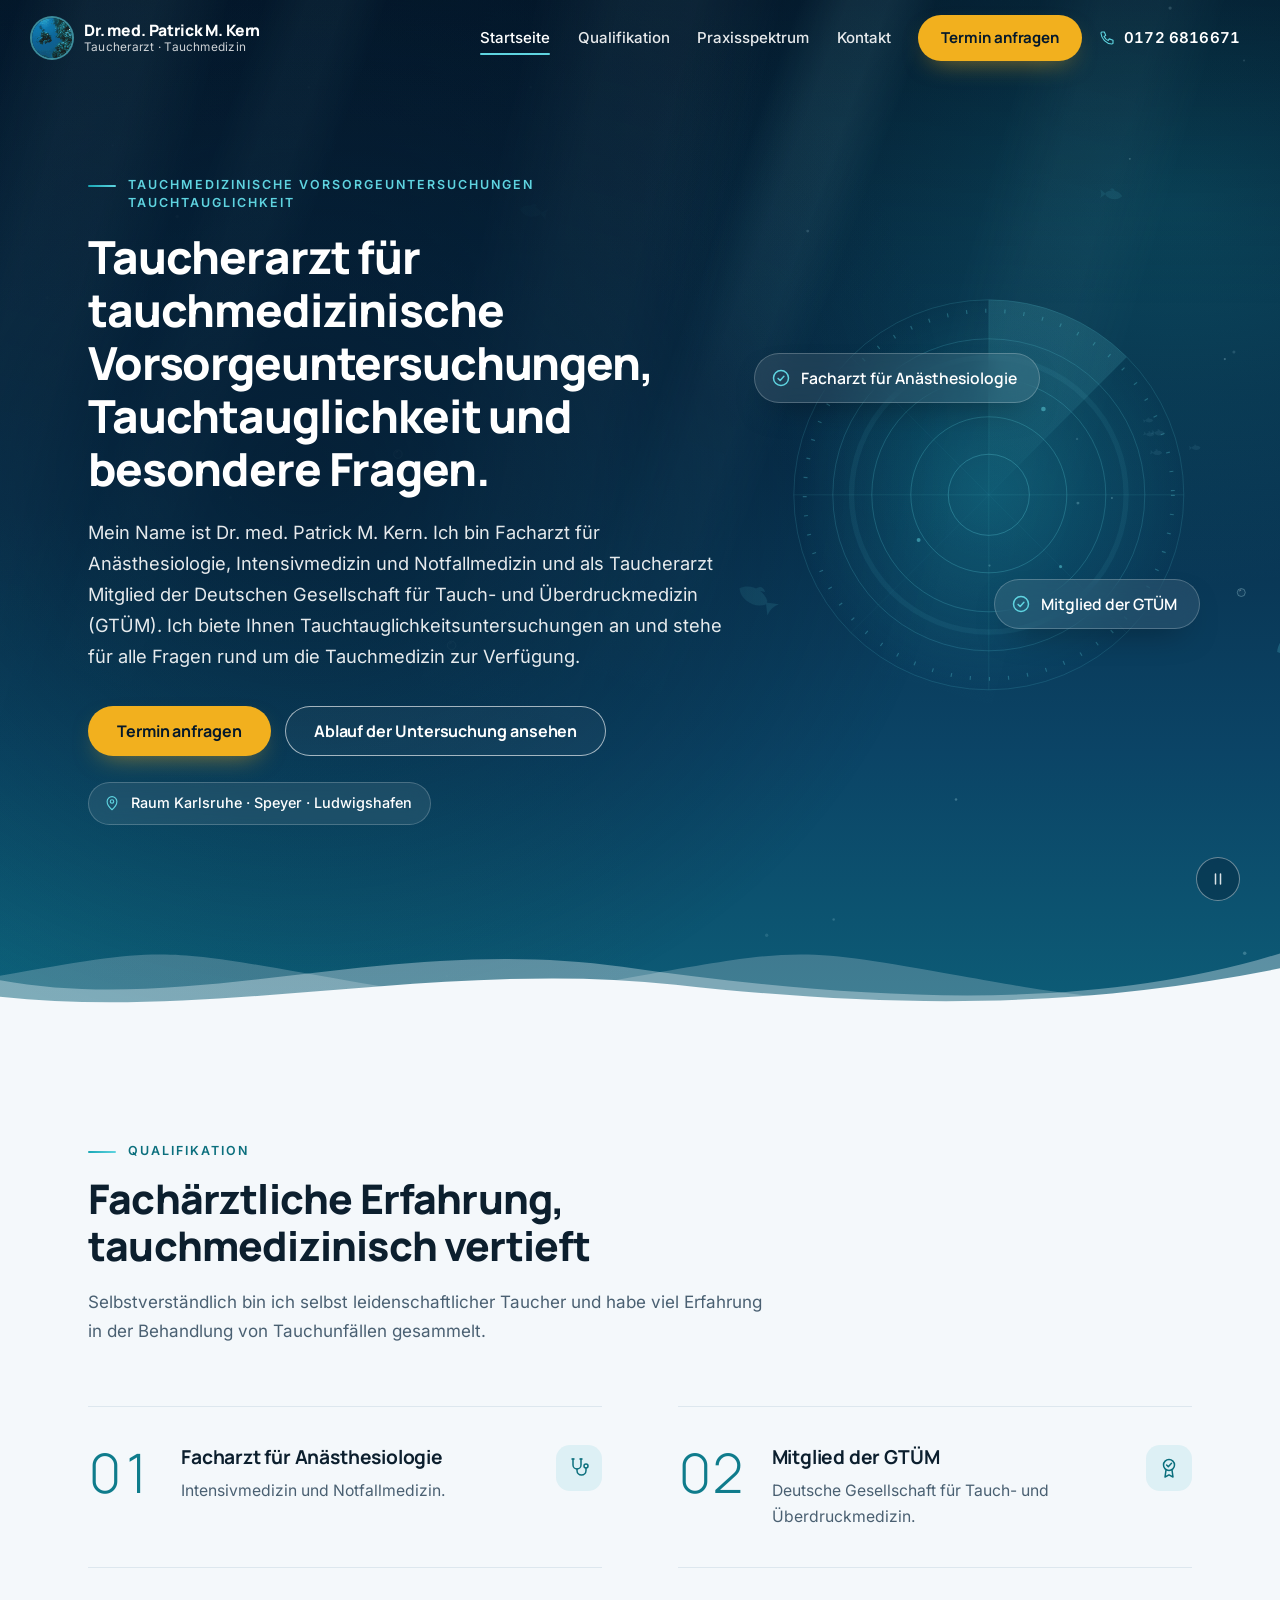
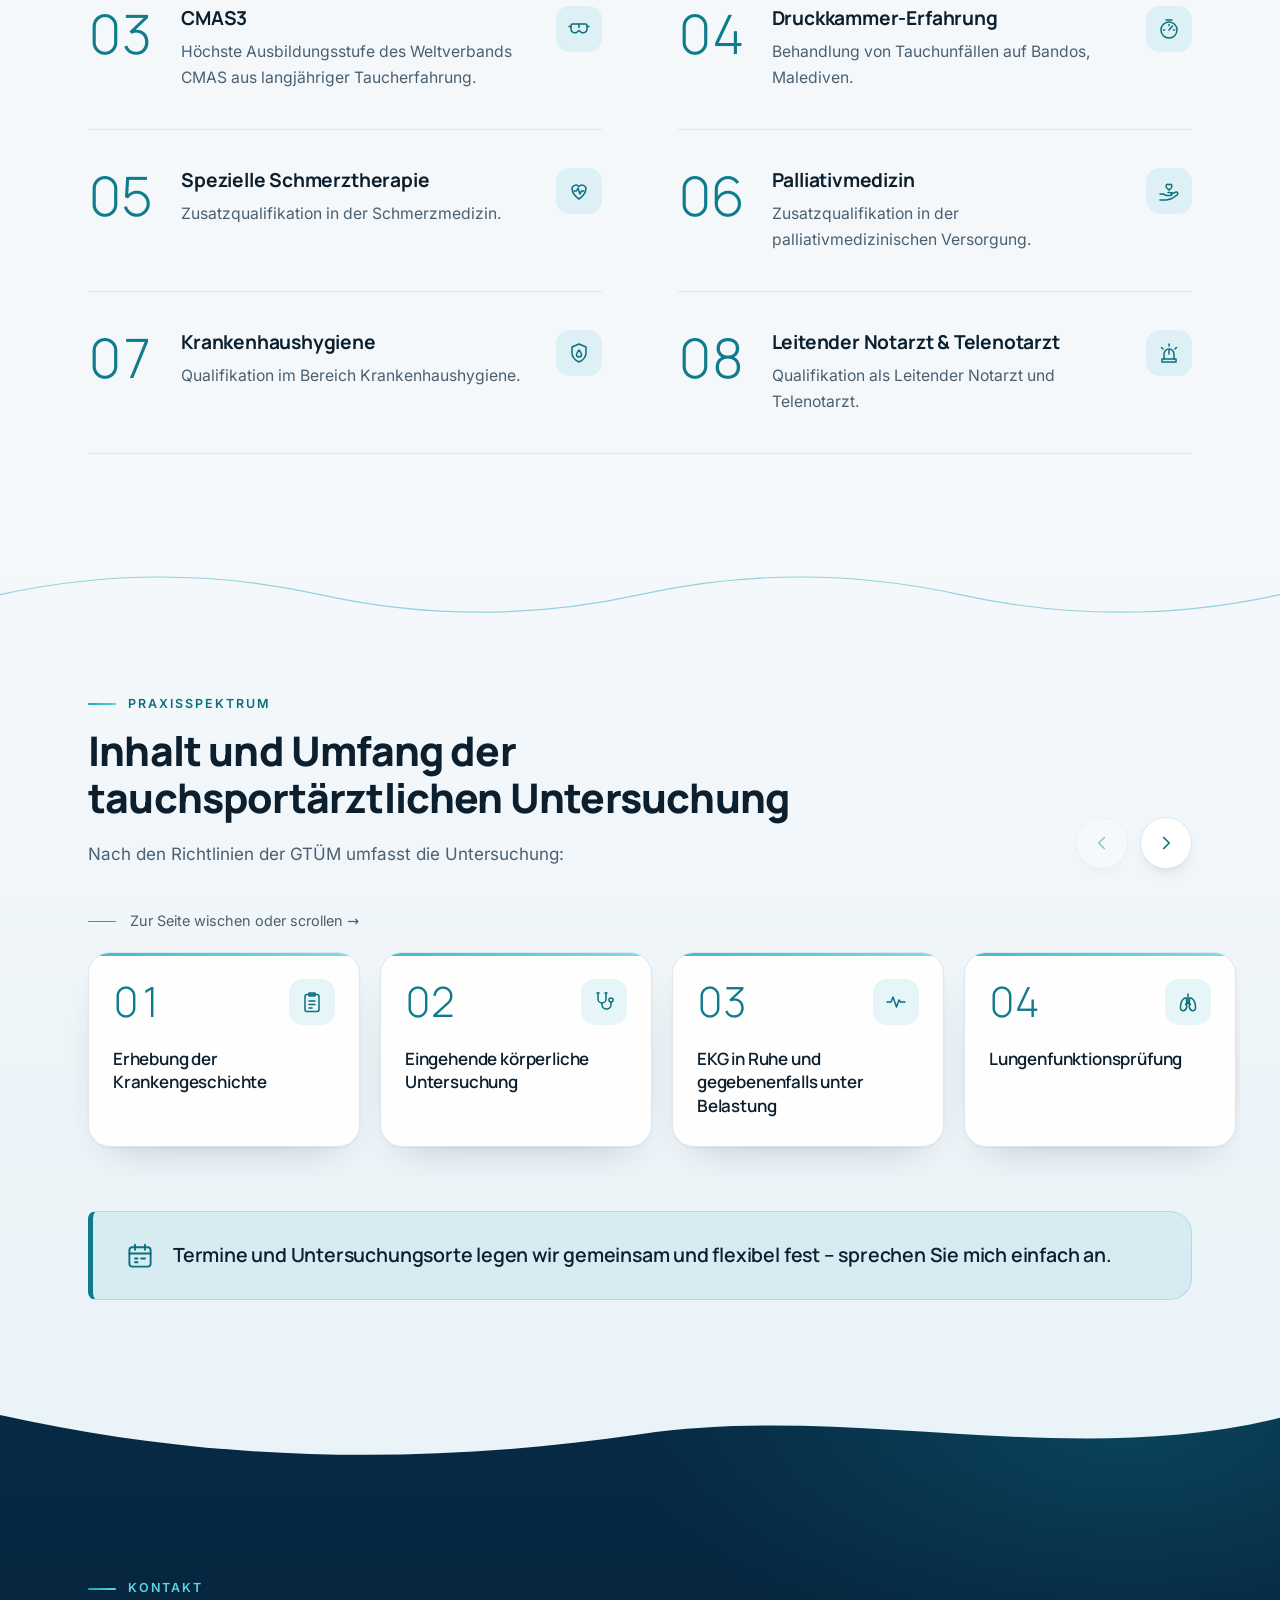
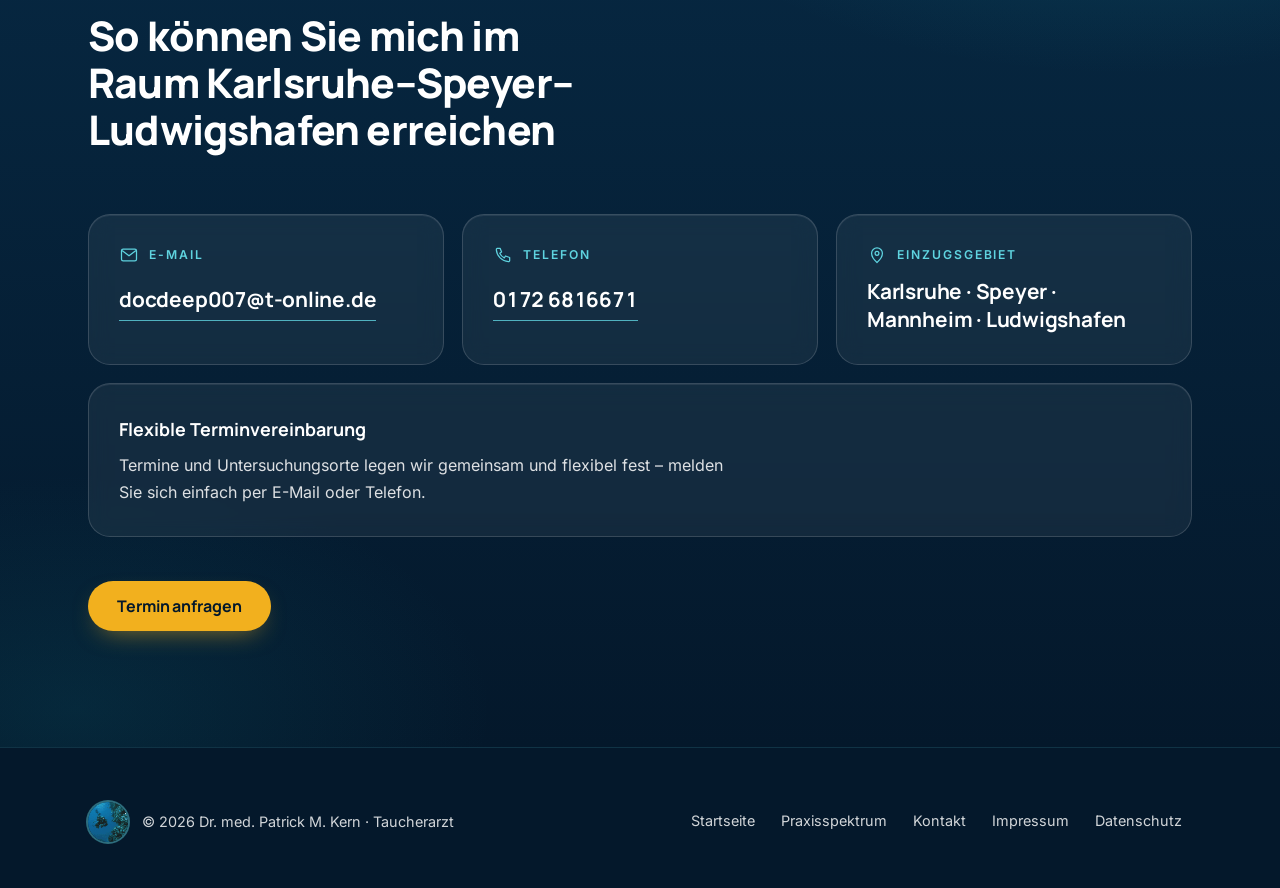
==== commit 15da0e3e: "More subtle ambient motion, airier mobile typography, clean hero overline Co-Authored-By: Claude Opu" ====
--- a/index.html
+++ b/index.html
@@ -119,7 +119,7 @@
     </div>
     <div class="wrap hero-grid">
       <div class="hero-text">
-        <p class="eyebrow reveal">Tauchmedizinische Vorsorgeuntersuchungen · Tauchtauglichkeit</p>
+        <p class="eyebrow eyebrow-hero reveal"><span class="eb-text"><span class="eb-part">Tauchmedizinische Vorsorgeuntersuchungen</span> <span class="eb-sep">·</span> <span class="eb-part">Tauchtauglichkeit</span></span></p>
         <h1 class="reveal" style="--i:1">Taucherarzt für tauchmedizinische Vorsorgeuntersuchungen, Tauchtauglichkeit und besondere Fragen.</h1>
         <p class="lede reveal" style="--i:2">
           Mein Name ist Dr.&nbsp;med. Patrick M. Kern. Ich bin Facharzt für Anästhesiologie,
@@ -177,6 +177,7 @@
       <svg class="icon-play" viewBox="0 0 24 24" fill="none" stroke="currentColor" stroke-width="1.8" stroke-linejoin="round" aria-hidden="true" focusable="false"><path d="M8 5.5v13l10.5-6.5Z"/></svg>
       <span class="visually-hidden">Hintergrundanimation anhalten</span>
     </button>
+    <div class="hero-swell" aria-hidden="true"><svg viewBox="0 0 2880 120" preserveAspectRatio="none" focusable="false"><path d="M0 64C360 26 360 26 720 64S1080 102 1440 64S1800 26 2160 64S2520 102 2880 64V120H0Z" fill="#f4f8fb"/></svg></div>
     <svg class="hero-wave" viewBox="0 0 1440 120" preserveAspectRatio="none" aria-hidden="true" focusable="false"><path d="M0 70C220 118 440 8 700 52s520 64 740-18V120H0Z" fill="#f4f8fb" fill-opacity=".35"/><path d="M0 92C240 124 500 42 760 76s460 30 680-22V120H0Z" fill="#f4f8fb"/></svg>
   </section>
 
@@ -295,6 +296,7 @@
 
   <!-- KONTAKT -->
   <section id="kontakt" class="section contact">
+    <div class="contact-bubbles" aria-hidden="true"><i></i><i></i><i></i><i></i><i></i><i></i></div>
     <svg class="contact-wave" viewBox="0 0 1440 120" preserveAspectRatio="none" aria-hidden="true" focusable="false"><path d="M0 0H1440V40C1200 110 960 20 720 62S240 100 0 36Z" fill="currentColor"/></svg>
     <div class="wrap">
       <div class="section-head reveal">
--- a/assets/css/site.css
+++ b/assets/css/site.css
@@ -870,3 +870,88 @@
 }
 
 main:focus{outline:none;}
+
+/* ---------- Extra ambient motion (transform/opacity only, GPU friendly) ---------- */
+/* A: slow swell drifting behind the hero wave edge */
+.hero-swell{
+  position:absolute; left:0; right:0; bottom:-1px; z-index:1;
+  height:clamp(48px, 7vw, 112px); overflow:hidden; pointer-events:none;
+  opacity:.22;
+}
+.hero-swell svg{
+  display:block; width:200%; height:100%;
+  animation:swell 48s linear infinite;
+}
+@keyframes swell{from{transform:translate3d(0,0,0);} to{transform:translate3d(-50%,0,0);}}
+
+/* B: occasional rising bubbles in the free margins of the contact band */
+.contact-bubbles{display:none;}
+@media (min-width:1180px){
+  .contact-bubbles{display:block; position:absolute; inset:0; pointer-events:none; overflow:hidden;}
+  .contact-bubbles i{
+    position:absolute; bottom:-24px; width:10px; height:10px; border-radius:50%;
+    border:1px solid rgba(190,238,246,.35); background:rgba(255,255,255,.04);
+    opacity:0; animation:rise 18s linear infinite;
+  }
+  .contact-bubbles i:nth-child(1){left:3.5%; animation-delay:-2s;}
+  .contact-bubbles i:nth-child(2){left:6.5%; width:6px; height:6px; animation-duration:22s; animation-delay:-11s;}
+  .contact-bubbles i:nth-child(3){left:9%; width:8px; height:8px; animation-duration:26s; animation-delay:-6s;}
+  .contact-bubbles i:nth-child(4){right:4%; animation-duration:20s; animation-delay:-15s;}
+  .contact-bubbles i:nth-child(5){right:7.5%; width:6px; height:6px; animation-duration:24s; animation-delay:-4s;}
+  .contact-bubbles i:nth-child(6){right:10%; width:8px; height:8px; animation-duration:28s; animation-delay:-19s;}
+}
+@keyframes rise{
+  0%{transform:translate3d(0,0,0); opacity:0;}
+  10%{opacity:1;}
+  50%{transform:translate3d(8px,-45vh,0);}
+  85%{opacity:.8;}
+  100%{transform:translate3d(-4px,-90vh,0); opacity:0;}
+}
+
+/* C: a soft light glint across the hero appointment button every few seconds */
+.hero .btn-primary{position:relative; overflow:hidden; isolation:isolate;}
+.hero .btn-primary::after{
+  content:""; position:absolute; top:0; bottom:0; left:0; width:45%; z-index:-1;
+  background:linear-gradient(100deg, rgba(255,255,255,0) 0%, rgba(255,255,255,.55) 50%, rgba(255,255,255,0) 100%);
+  transform:translate3d(-120%,0,0) skewX(-18deg);
+  animation:glint 7s ease-in-out 2.5s infinite;
+  pointer-events:none;
+}
+@keyframes glint{0%,78%{transform:translate3d(-120%,0,0) skewX(-18deg);} 92%,100%{transform:translate3d(320%,0,0) skewX(-18deg);}}
+
+html.motion-paused .hero-swell svg, html.motion-paused .contact-bubbles i,
+html.motion-paused .hero .btn-primary::after{animation-play-state:paused !important;}
+@media (prefers-reduced-motion: reduce){
+  .hero-swell svg, .hero .btn-primary::after{animation:none !important;}
+  .contact-bubbles{display:none !important;}
+}
+
+/* ---------- Hero overline: two clean lines, dash aligned to the first ---------- */
+.eyebrow-hero{align-items:flex-start;}
+.eyebrow-hero::before{margin-top:.72em;}
+.eyebrow-hero .eb-part{display:block;}
+/* separator stays in the text (and for screen readers) but is not drawn, so
+   it can never dangle at a line end */
+.eyebrow-hero .eb-sep{
+  position:absolute; width:1px; height:1px; overflow:hidden;
+  clip:rect(0 0 0 0); white-space:nowrap;
+}
+
+/* ---------- Phones: more air in the typography ---------- */
+@media (max-width:599px){
+  h1,h2,h3{letter-spacing:-.005em;}
+  .hero h1{
+    font-size:clamp(1.3rem, .35rem + 5vw, 1.6rem);
+    line-height:1.28; letter-spacing:-.005em;
+    margin:16px 0 20px;
+  }
+  .hero .lede{font-size:1rem; line-height:1.78;}
+  .hero .eyebrow{letter-spacing:.12em; line-height:1.65;}
+  .section-head h2{line-height:1.25;}
+  .section-head .lede{line-height:1.75;}
+  .qual-body h3{line-height:1.35;}
+  .qual-body p{line-height:1.7;}
+  .step-card p{letter-spacing:0; line-height:1.5;}
+  .callout.exam-note{letter-spacing:0; line-height:1.6;}
+  .page-hero h1{letter-spacing:-.005em; line-height:1.25;}
+}
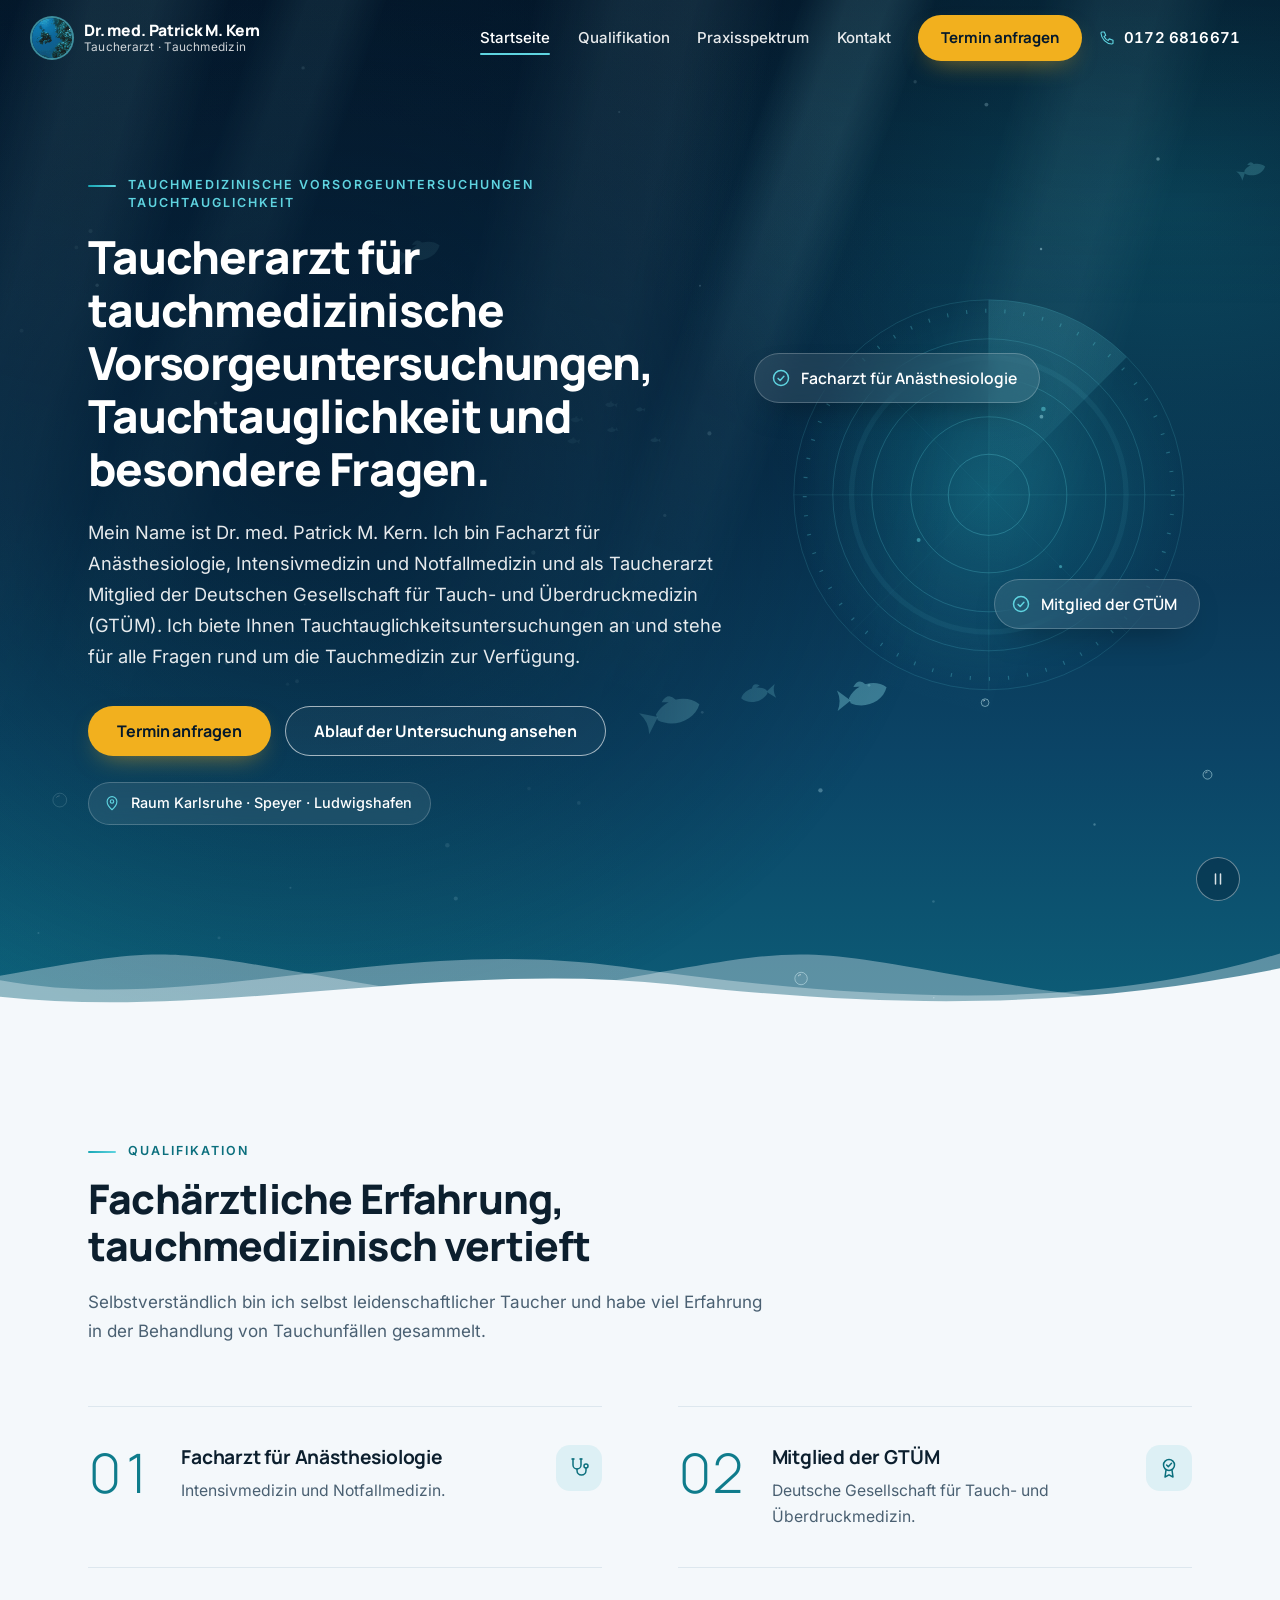
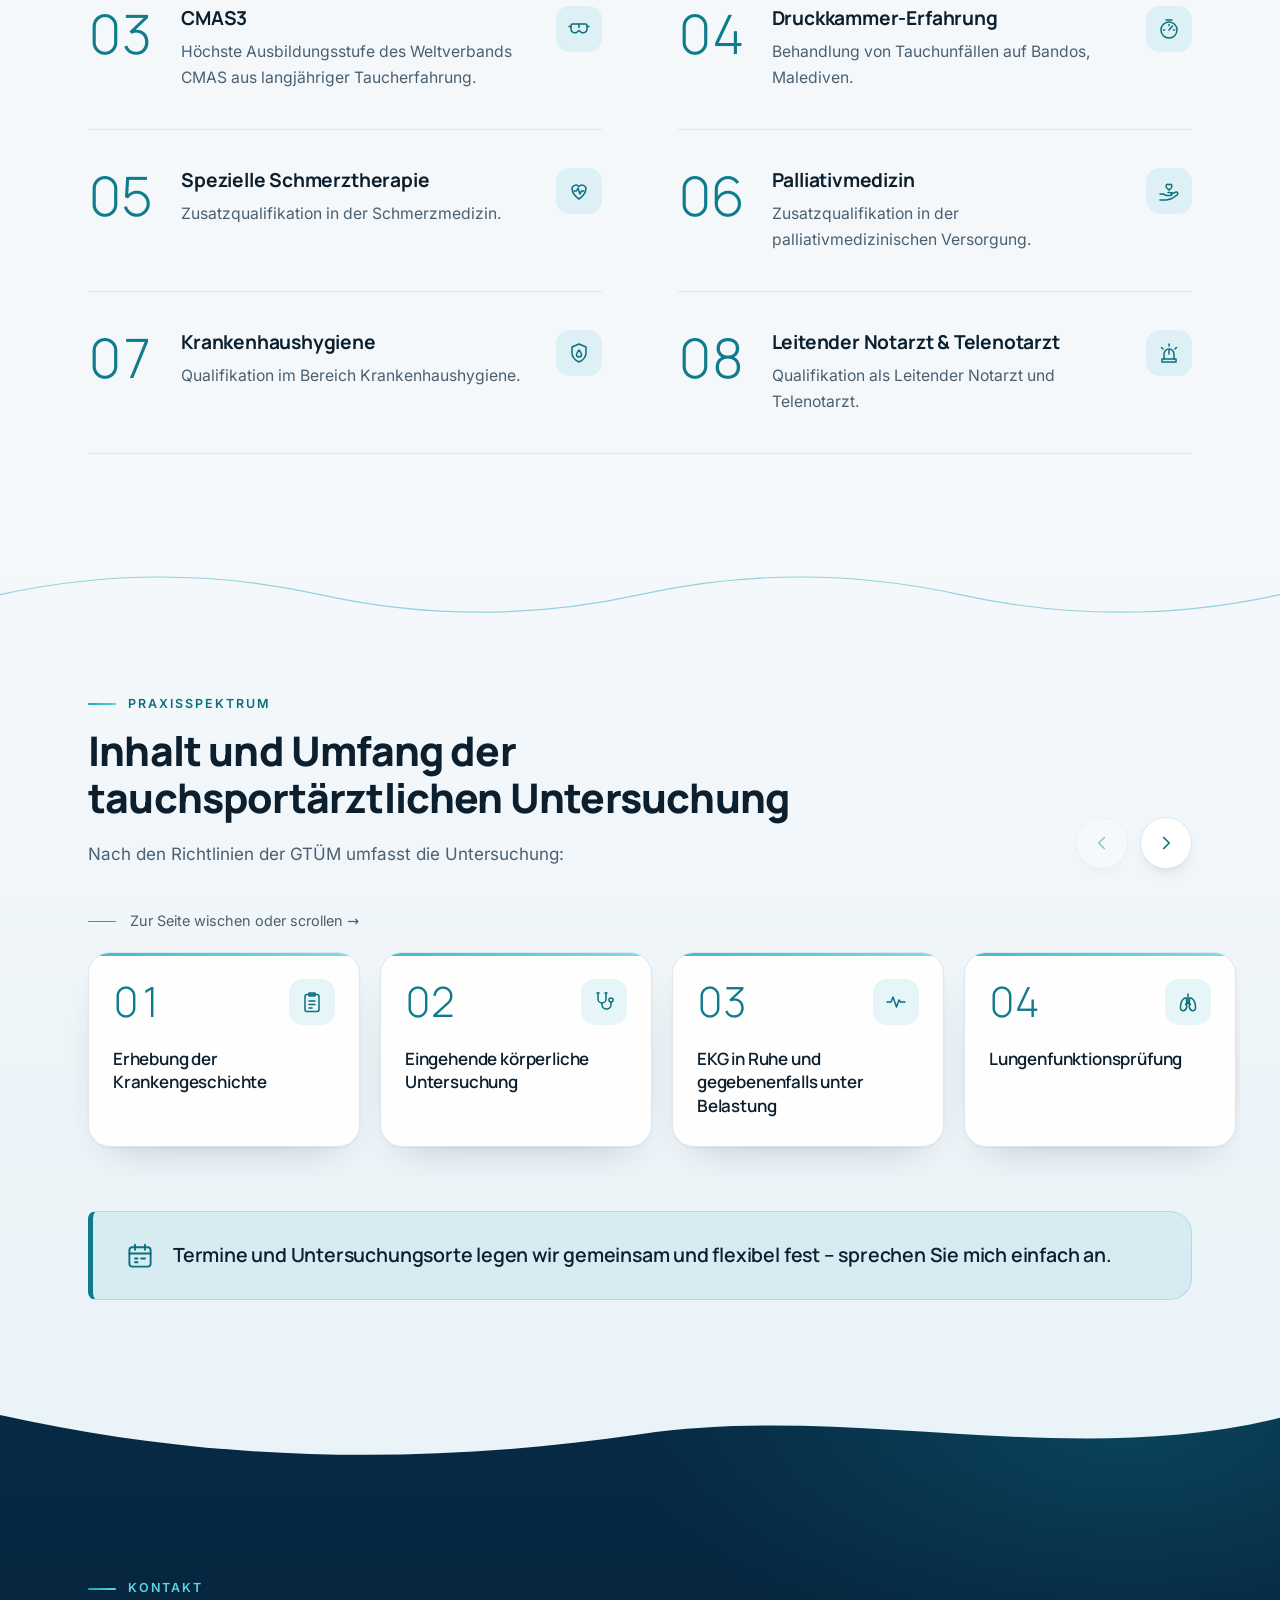
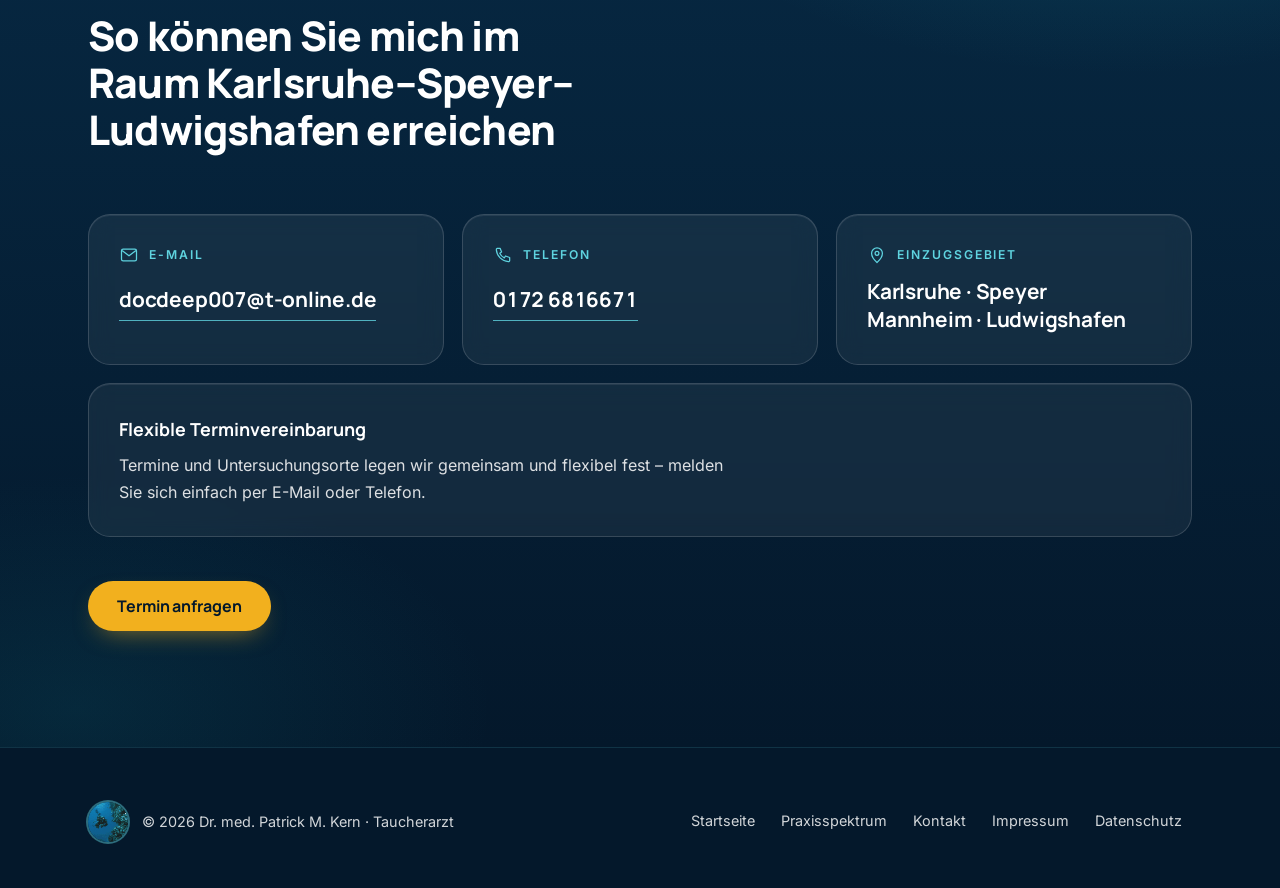
==== commit 15fd526f: "Stronger (still calm) underwater animation, no dangling dot separators, roomier mobile typography, o" ====
--- a/index.html
+++ b/index.html
@@ -134,7 +134,7 @@
         </div>
         <div class="region-tag reveal" style="--i:4">
           <svg viewBox="0 0 24 24" aria-hidden="true" focusable="false" fill="none" stroke="currentColor" stroke-width="1.5" stroke-linecap="round" stroke-linejoin="round"><path d="M12 21s-6.5-5.6-6.5-11a6.5 6.5 0 0 1 13 0c0 5.4-6.5 11-6.5 11Z"/><circle cx="12" cy="10" r="2.3"/></svg>
-          <span>Raum Karlsruhe · Speyer · Ludwigshafen</span>
+          <span><span class="ditem">Raum Karlsruhe</span><span class="dsep">&nbsp;<span class="dot">·</span> </span><span class="ditem">Speyer</span><span class="dsep">&nbsp;<span class="dot">·</span> </span><span class="ditem">Ludwigshafen</span></span>
         </div>
       </div>
       <div class="hero-visual" aria-hidden="true">
@@ -315,7 +315,7 @@
         </div>
         <div class="tile reveal" style="--i:2">
           <span class="label"><svg viewBox="0 0 24 24" aria-hidden="true" focusable="false" fill="none" stroke="currentColor" stroke-width="1.5" stroke-linecap="round" stroke-linejoin="round"><path d="M12 21s-6.5-5.6-6.5-11a6.5 6.5 0 0 1 13 0c0 5.4-6.5 11-6.5 11Z"/><circle cx="12" cy="10" r="2.3"/></svg><span>Einzugsgebiet</span></span>
-          <span class="value">Karlsruhe · Speyer · Mannheim · Ludwigshafen</span>
+          <span class="value"><span class="ditem">Karlsruhe</span><span class="dsep">&nbsp;<span class="dot">·</span> </span><span class="ditem">Speyer</span><span class="dsep">&nbsp;<span class="dot">·</span> </span><span class="ditem">Mannheim</span><span class="dsep">&nbsp;<span class="dot">·</span> </span><span class="ditem">Ludwigshafen</span></span>
         </div>
         <div class="tile note reveal" style="--i:3">
           <strong>Flexible Terminvereinbarung</strong>
@@ -335,7 +335,7 @@
   <div class="wrap footer-row">
     <div class="footer-brand">
       <img src="logo.png" alt="" width="40" height="40" loading="lazy" decoding="async">
-      <p>&copy; <span id="year"></span> Dr. med. Patrick M. Kern &middot; Taucherarzt</p>
+      <p>&copy; <span id="year"></span> <span class="ditem">Dr. med. Patrick M. Kern</span><span class="dsep">&nbsp;<span class="dot">·</span> </span><span class="ditem">Taucherarzt</span></p>
     </div>
     <div class="footer-links">
       <a href="#top">Startseite</a>
@@ -355,5 +355,6 @@
 
 <script src="assets/js/site.js" defer></script>
 <script src="assets/js/ocean.js" defer></script>
+<script src="assets/js/dots.js" defer></script>
 </body>
 </html>
--- a/assets/css/site.css
+++ b/assets/css/site.css
@@ -167,7 +167,7 @@
 }
 .site-header.is-scrolled{
   height:64px;
-  background:rgba(255,255,255,.98);
+  background:#fff;
   color:var(--ink);
   box-shadow:0 1px 0 var(--line), 0 10px 30px -16px rgba(4,24,43,.3);
   --focus:var(--teal-ink);
@@ -343,7 +343,7 @@
     display:flex; gap:10px;
     position:fixed; left:0; right:0; bottom:0; z-index:90;
     padding:10px 12px calc(10px + env(safe-area-inset-bottom));
-    background:rgba(255,255,255,.98);
+    background:#fff;
     border-top:1px solid var(--line);
     box-shadow:0 -10px 28px -16px rgba(4,24,43,.35);
   }
@@ -421,26 +421,26 @@
   animation:raySway var(--d) ease-in-out var(--delay) infinite alternate;
   will-change:transform;
 }
-.rays i:nth-child(1){--x:4%;  --w:16vw; --r:15deg; --o:.10; --d:26s; --delay:-4s;}
-.rays i:nth-child(2){--x:24%; --w:9vw;  --r:19deg; --o:.07; --d:21s; --delay:-11s;}
-.rays i:nth-child(3){--x:44%; --w:19vw; --r:13deg; --o:.09; --d:30s; --delay:-17s;}
-.rays i:nth-child(4){--x:66%; --w:10vw; --r:20deg; --o:.12; --d:19s; --delay:-2s;}
-.rays i:nth-child(5){--x:84%; --w:14vw; --r:16deg; --o:.07; --d:24s; --delay:-9s;}
+.rays i:nth-child(1){--x:4%;  --w:16vw; --r:15deg; --o:.17; --d:22s; --delay:-4s;}
+.rays i:nth-child(2){--x:24%; --w:9vw;  --r:19deg; --o:.12; --d:18s; --delay:-11s;}
+.rays i:nth-child(3){--x:44%; --w:19vw; --r:13deg; --o:.15; --d:25s; --delay:-17s;}
+.rays i:nth-child(4){--x:66%; --w:10vw; --r:20deg; --o:.19; --d:16s; --delay:-2s;}
+.rays i:nth-child(5){--x:84%; --w:14vw; --r:16deg; --o:.12; --d:20s; --delay:-9s;}
 @keyframes raySway{
-  from{transform:rotate(calc(var(--r) - 4deg)) translateX(-2vw);}
-  to{transform:rotate(calc(var(--r) + 4deg)) translateX(2vw);}
+  from{transform:rotate(calc(var(--r) - 6deg)) translateX(-3vw);}
+  to{transform:rotate(calc(var(--r) + 6deg)) translateX(3vw);}
 }
 @media (max-width:699px){
   .rays i:nth-child(n+4){display:none;}
   .rays i{--w:28vw;}
 }
-#ocean{position:absolute; inset:0; width:100%; height:100%; display:block; pointer-events:none; opacity:0; transition:opacity 1.6s ease;}
-#ocean.is-ready{opacity:.55;}
+#ocean{position:absolute; inset:0; width:100%; height:100%; display:block; pointer-events:none; opacity:0; transition:opacity 1.2s ease;}
+#ocean.is-ready{opacity:.9;}
 /* Keep the moving scene away from the text column: on wide screens it is
    masked down over the left (text) side, on narrow screens - where text
    fills the hero - the whole layer stays dimmer. */
 @media (min-width:900px){
-  #ocean{-webkit-mask-image:linear-gradient(90deg, rgba(0,0,0,.18) 0%, rgba(0,0,0,.18) 48%, #000 68%); mask-image:linear-gradient(90deg, rgba(0,0,0,.18) 0%, rgba(0,0,0,.18) 48%, #000 68%);}
+  #ocean{-webkit-mask-image:linear-gradient(90deg, rgba(0,0,0,.4) 0%, rgba(0,0,0,.4) 46%, #000 64%); mask-image:linear-gradient(90deg, rgba(0,0,0,.4) 0%, rgba(0,0,0,.4) 46%, #000 64%);}
   #ocean.is-ready{opacity:1;}
 }
 
@@ -751,7 +751,7 @@
 body.page > main{flex:1 0 auto;}
 .legal-header{
   position:sticky; top:0; z-index:100;
-  background:rgba(255,255,255,.98);
+  background:#fff;
   border-bottom:1px solid var(--line);
   box-shadow:0 10px 30px -22px rgba(4,24,43,.35);
   color:var(--ink);
@@ -876,17 +876,17 @@
 .hero-swell{
   position:absolute; left:0; right:0; bottom:-1px; z-index:1;
   height:clamp(48px, 7vw, 112px); overflow:hidden; pointer-events:none;
-  opacity:.22;
+  opacity:.35;
 }
 .hero-swell svg{
   display:block; width:200%; height:100%;
-  animation:swell 48s linear infinite;
+  animation:swell 34s linear infinite;
 }
 @keyframes swell{from{transform:translate3d(0,0,0);} to{transform:translate3d(-50%,0,0);}}
 
 /* B: occasional rising bubbles in the free margins of the contact band */
 .contact-bubbles{display:none;}
-@media (min-width:1180px){
+@media (min-width:1100px){
   .contact-bubbles{display:block; position:absolute; inset:0; pointer-events:none; overflow:hidden;}
   .contact-bubbles i{
     position:absolute; bottom:-24px; width:10px; height:10px; border-radius:50%;
@@ -955,3 +955,15 @@
   .callout.exam-note{letter-spacing:0; line-height:1.6;}
   .page-hero h1{letter-spacing:-.005em; line-height:1.25;}
 }
+
+/* Dot separators: hidden only where the line breaks right after them (dots.js) */
+.dsep.is-break .dot{visibility:hidden;}
+
+/* ---------- Phones: a little more letter-spacing for the bold display face ---------- */
+@media (max-width:599px){
+  .btn, .mobile-bar a, .nav-link, .brand-text strong, .brand-link strong{letter-spacing:.005em;}
+  .tile a, .tile .value{letter-spacing:.01em; line-height:1.45; font-size:1.06rem;}
+  .tile .value{line-height:1.6;}
+  .region-tag{line-height:1.5;}
+  .footer-copy, .site-footer p{line-height:1.6;}
+}
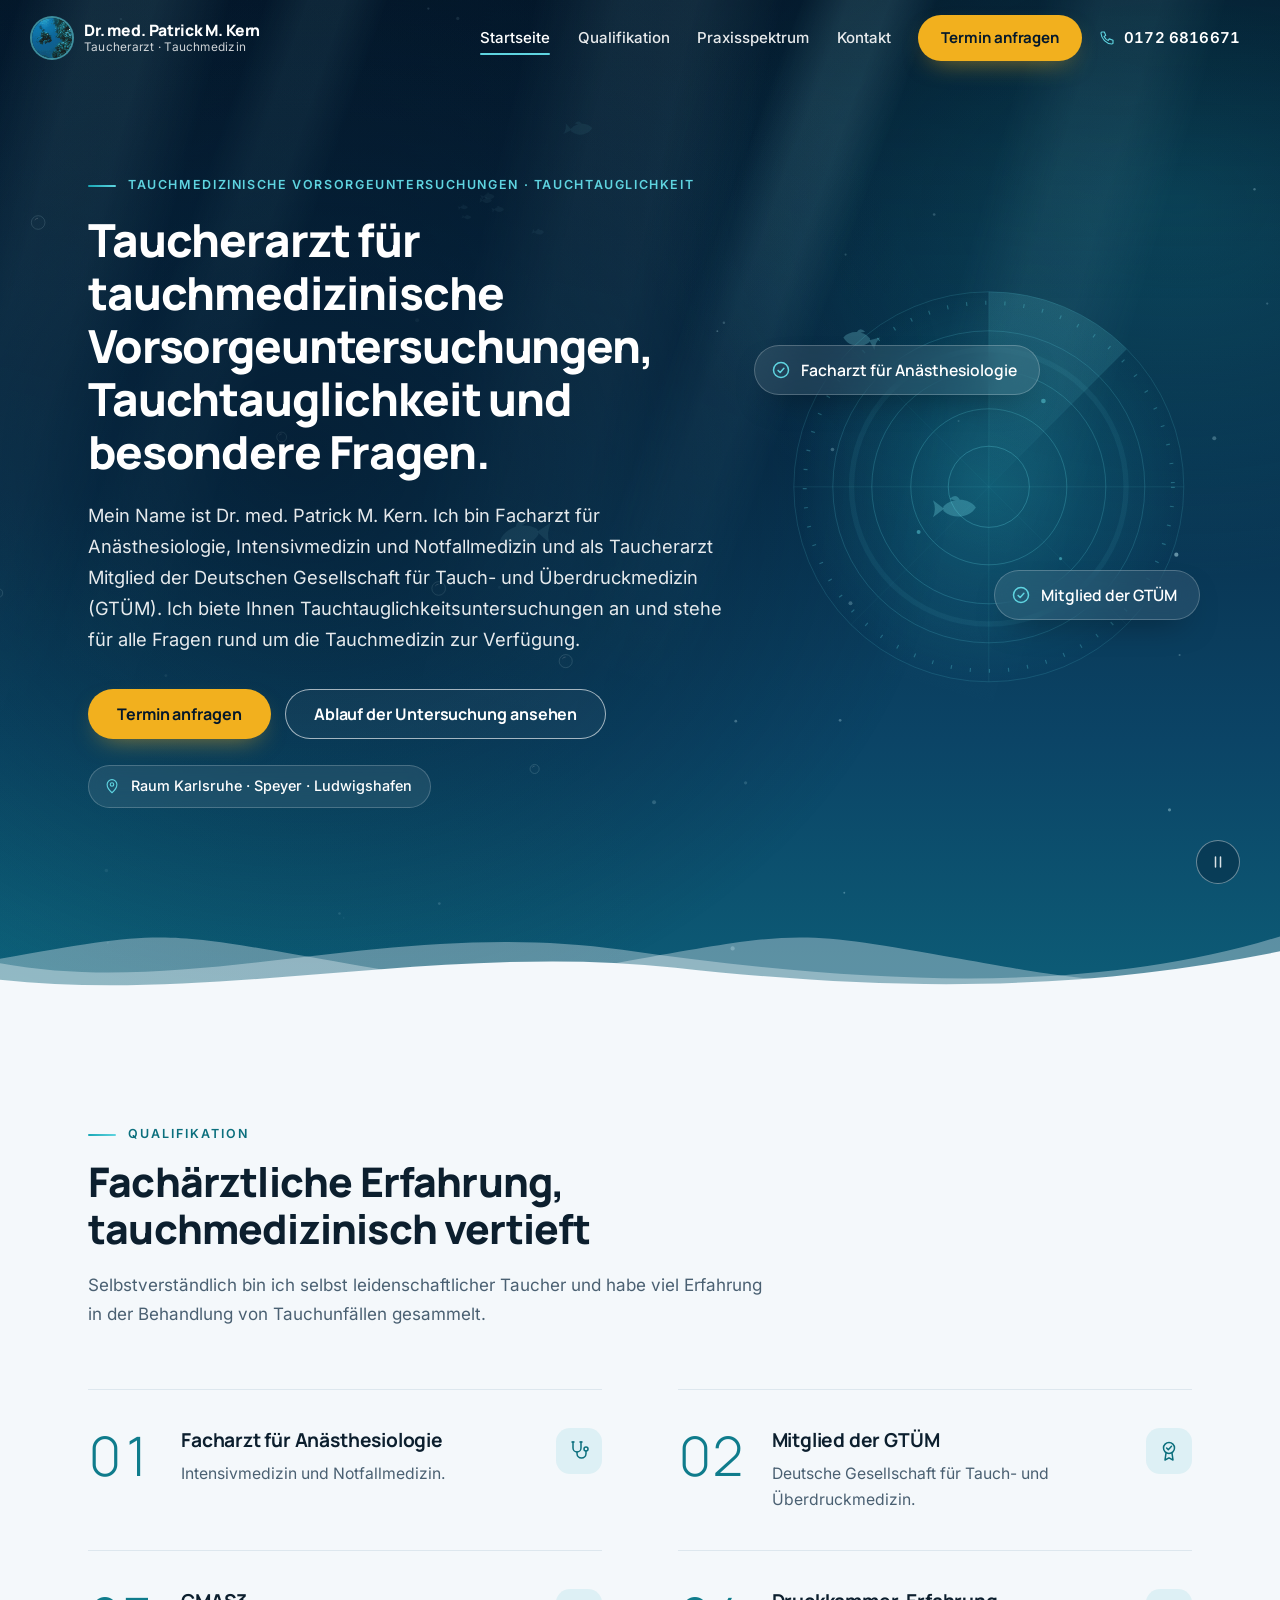
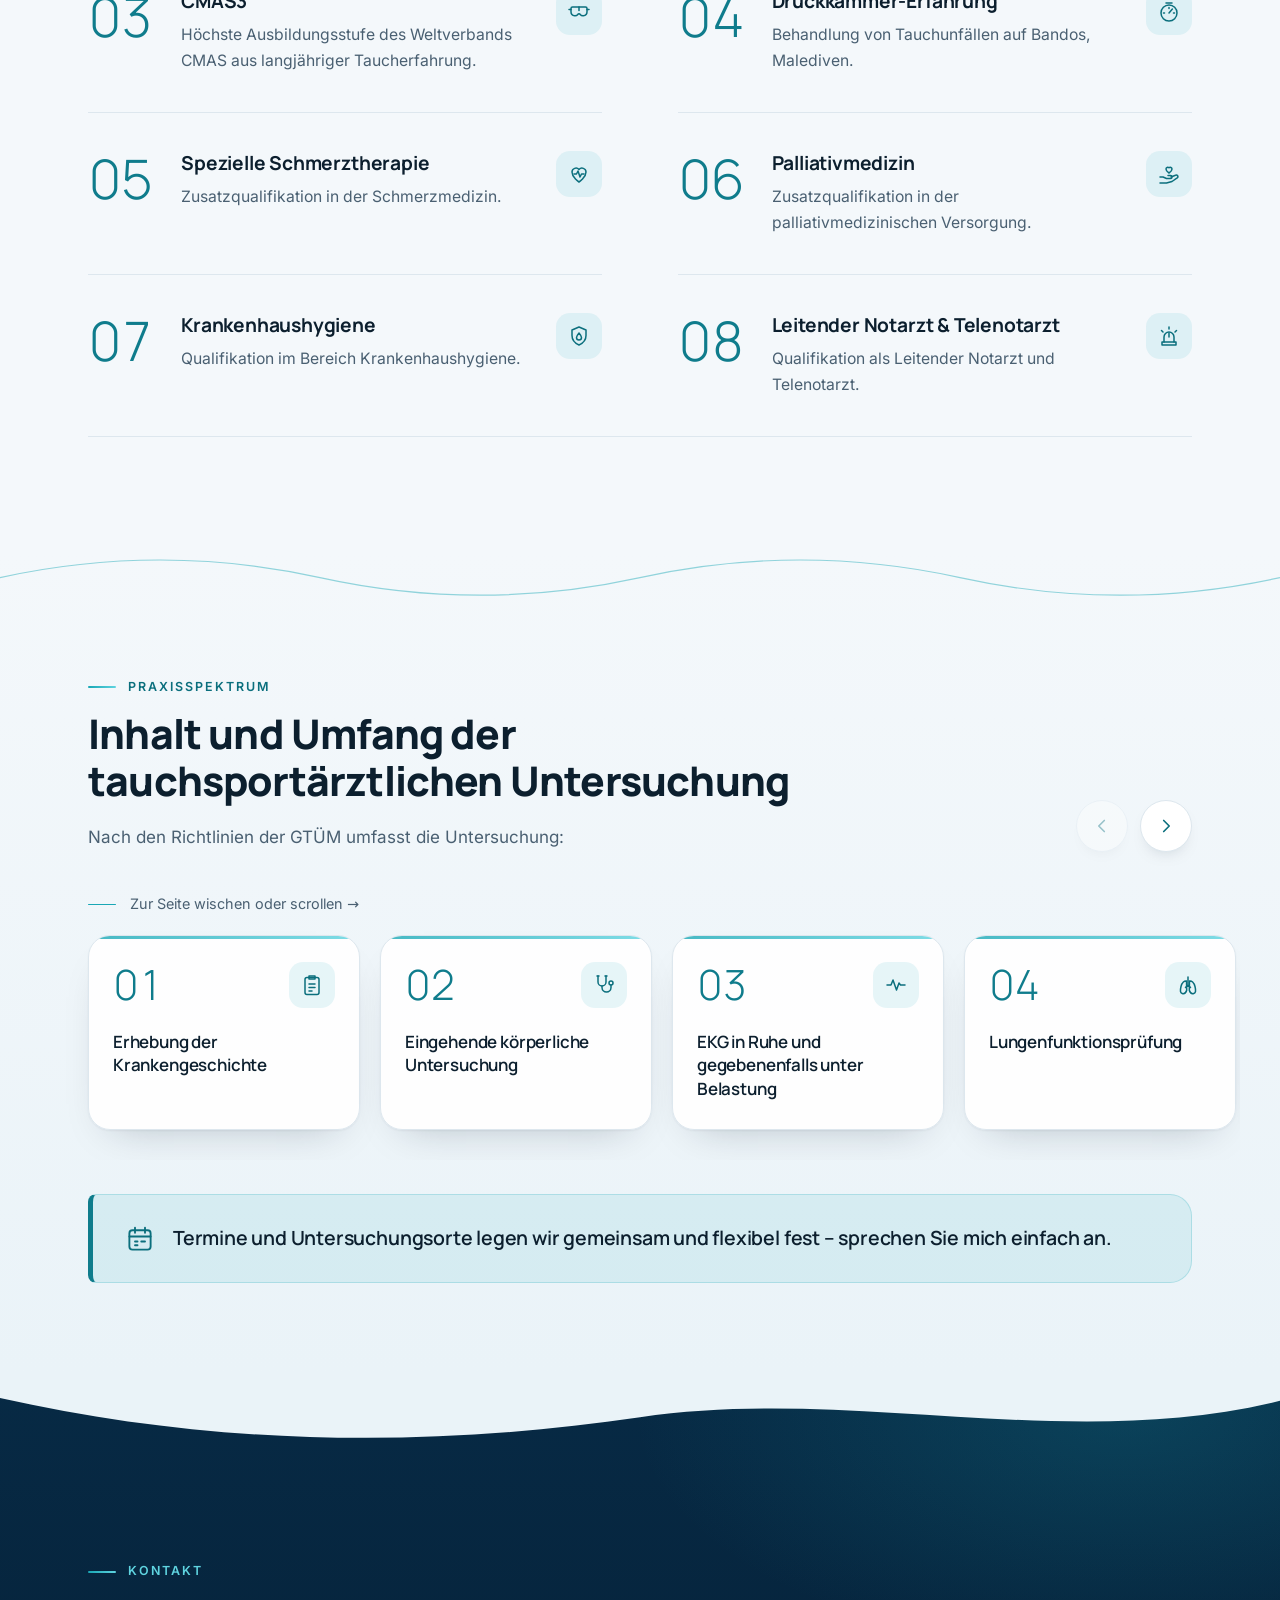
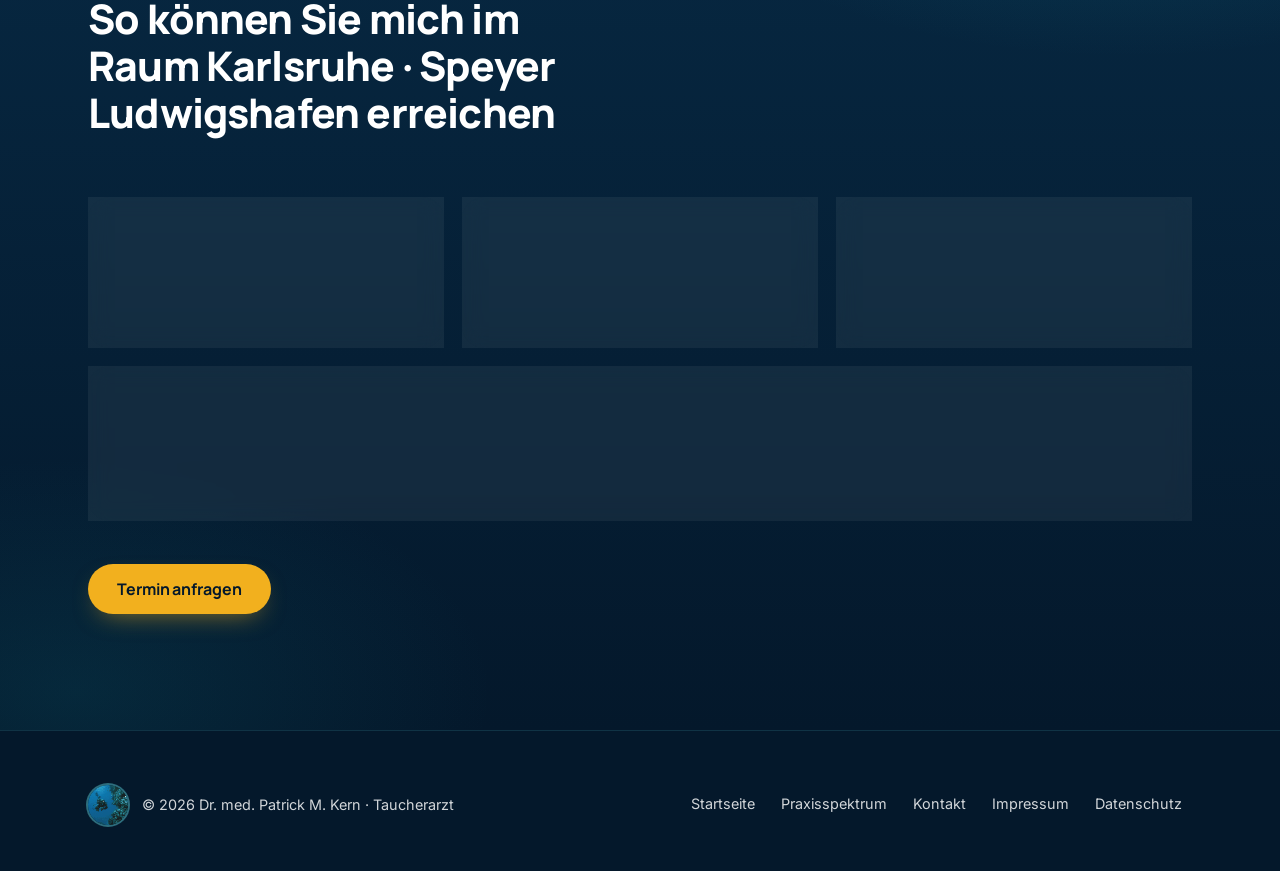
==== commit 7404c41a: "Keep hyphenated words together, hero overline with dot separator - Hyphenated compounds (E-Mail, Rhe" ====
--- a/index.html
+++ b/index.html
@@ -119,7 +119,7 @@
     </div>
     <div class="wrap hero-grid">
       <div class="hero-text">
-        <p class="eyebrow eyebrow-hero reveal"><span class="eb-text"><span class="eb-part">Tauchmedizinische Vorsorgeuntersuchungen</span> <span class="eb-sep">·</span> <span class="eb-part">Tauchtauglichkeit</span></span></p>
+        <p class="eyebrow eyebrow-hero reveal"><span class="eb-text"><span class="ditem">Tauchmedizinische Vorsorgeuntersuchungen</span><span class="dsep">&nbsp;<span class="dot">·</span> </span><span class="ditem">Tauchtauglichkeit</span></span></p>
         <h1 class="reveal" style="--i:1">Taucherarzt für tauchmedizinische Vorsorgeuntersuchungen, Tauchtauglichkeit und besondere Fragen.</h1>
         <p class="lede reveal" style="--i:2">
           Mein Name ist Dr.&nbsp;med. Patrick M. Kern. Ich bin Facharzt für Anästhesiologie,
@@ -221,7 +221,7 @@
         <li class="qual reveal" style="--i:1">
           <span class="qual-num">04</span>
           <div class="qual-body">
-            <h3>Druckkammer-Erfahrung</h3>
+            <h3><span class="nobr">Druckkammer-Erfahrung</span></h3>
             <p>Behandlung von Tauchunfällen auf Bandos, Malediven.</p>
           </div>
           <span class="qual-icon"><svg viewBox="0 0 24 24" aria-hidden="true" focusable="false" fill="none" stroke="currentColor" stroke-width="1.5" stroke-linecap="round" stroke-linejoin="round"><circle cx="12" cy="13" r="8"/><path d="m12 13 3.4-4"/><path d="M6.5 13h1M16.5 13h1M12 7.5v1M9 3h6"/></svg></span>
@@ -301,13 +301,13 @@
     <div class="wrap">
       <div class="section-head reveal">
         <p class="eyebrow">Kontakt</p>
-        <h2>So können Sie mich im Raum Karlsruhe&ndash;Speyer&ndash;Ludwigshafen erreichen</h2>
+        <h2>So können Sie mich im Raum <span class="ditem">Karlsruhe</span><span class="dsep">&nbsp;<span class="dot">·</span> </span><span class="ditem">Speyer</span><span class="dsep">&nbsp;<span class="dot">·</span> </span><span class="ditem">Ludwigshafen</span> erreichen</h2>
       </div>
 
       <div class="contact-grid">
         <div class="tile reveal" style="--i:0">
-          <span class="label"><svg viewBox="0 0 24 24" aria-hidden="true" focusable="false" fill="none" stroke="currentColor" stroke-width="1.5" stroke-linecap="round" stroke-linejoin="round"><rect x="3" y="5" width="18" height="14" rx="2"/><path d="m4 7 8 6 8-6"/></svg><span>E-Mail</span></span>
-          <a class="tile-mail" href="mailto:docdeep007@t-online.de">docdeep007@t-online.de</a>
+          <span class="label"><svg viewBox="0 0 24 24" aria-hidden="true" focusable="false" fill="none" stroke="currentColor" stroke-width="1.5" stroke-linecap="round" stroke-linejoin="round"><rect x="3" y="5" width="18" height="14" rx="2"/><path d="m4 7 8 6 8-6"/></svg><span><span class="nobr">E-Mail</span></span></span>
+          <a class="tile-mail" href="mailto:docdeep007@t-online.de"><span class="nobr">docdeep007@t-online.de</span></a>
         </div>
         <div class="tile reveal" style="--i:1">
           <span class="label"><svg viewBox="0 0 24 24" aria-hidden="true" focusable="false" fill="none" stroke="currentColor" stroke-width="1.5" stroke-linecap="round" stroke-linejoin="round"><path d="M5 4h3.5l1.8 4.5-2.2 1.4a11 11 0 0 0 5.5 5.5l1.4-2.2L20 15v3.5a1.5 1.5 0 0 1-1.6 1.5C10.8 19.5 4.5 13.2 4 5.6A1.5 1.5 0 0 1 5 4Z"/></svg><span>Telefon</span></span>
@@ -321,7 +321,7 @@
           <strong>Flexible Terminvereinbarung</strong>
           <p>
             Termine und Untersuchungsorte legen wir gemeinsam und flexibel fest –
-            melden Sie sich einfach per E-Mail oder Telefon.
+            melden Sie sich einfach per <span class="nobr">E-Mail</span> oder Telefon.
           </p>
         </div>
       </div>
--- a/assets/css/site.css
+++ b/assets/css/site.css
@@ -721,7 +721,9 @@
 }
 .tile a{display:inline-flex; align-items:center; min-height:44px; border-bottom:1.5px solid rgba(95,212,224,.8); transition:color .2s ease, border-color .2s ease;}
 .tile a:hover{color:var(--cyan); border-color:var(--cyan);}
-.tile a.tile-mail{overflow-wrap:anywhere;}
+/* the address never breaks; it scales down with its tile instead */
+.tile{container-type:inline-size;}
+.tile a.tile-mail{font-size:min(clamp(.92rem, .3rem + 3vw, 1.3rem), 7.9cqi);}
 .tile a.tile-tel{font-variant-numeric:tabular-nums;}
 .tile .value{display:block;}
 .tile.note strong{display:block; margin-bottom:8px; font-family:var(--font-display); font-size:1.12rem; font-weight:700; color:#fff;}
@@ -926,16 +928,12 @@
   .contact-bubbles{display:none !important;}
 }
 
-/* ---------- Hero overline: two clean lines, dash aligned to the first ---------- */
+/* ---------- Hero overline: one line with a dot separator ----------
+   Wide screens show "A · B" on one line; where it has to wrap, the break
+   falls after the dot and dots.js hides that dot, the dash aligns to line 1. */
 .eyebrow-hero{align-items:flex-start;}
 .eyebrow-hero::before{margin-top:.72em;}
-.eyebrow-hero .eb-part{display:block;}
-/* separator stays in the text (and for screen readers) but is not drawn, so
-   it can never dangle at a line end */
-.eyebrow-hero .eb-sep{
-  position:absolute; width:1px; height:1px; overflow:hidden;
-  clip:rect(0 0 0 0); white-space:nowrap;
-}
+@media (min-width:1000px){.hero .eyebrow-hero{letter-spacing:.13em;}}
 
 /* ---------- Phones: more air in the typography ---------- */
 @media (max-width:599px){
@@ -967,3 +965,6 @@
   .region-tag{line-height:1.5;}
   .footer-copy, .site-footer p{line-height:1.6;}
 }
+
+/* Hyphenated compounds (E-Mail, Rheinland-Pfalz, ...) are never split at their hyphen */
+.nobr{white-space:nowrap;}
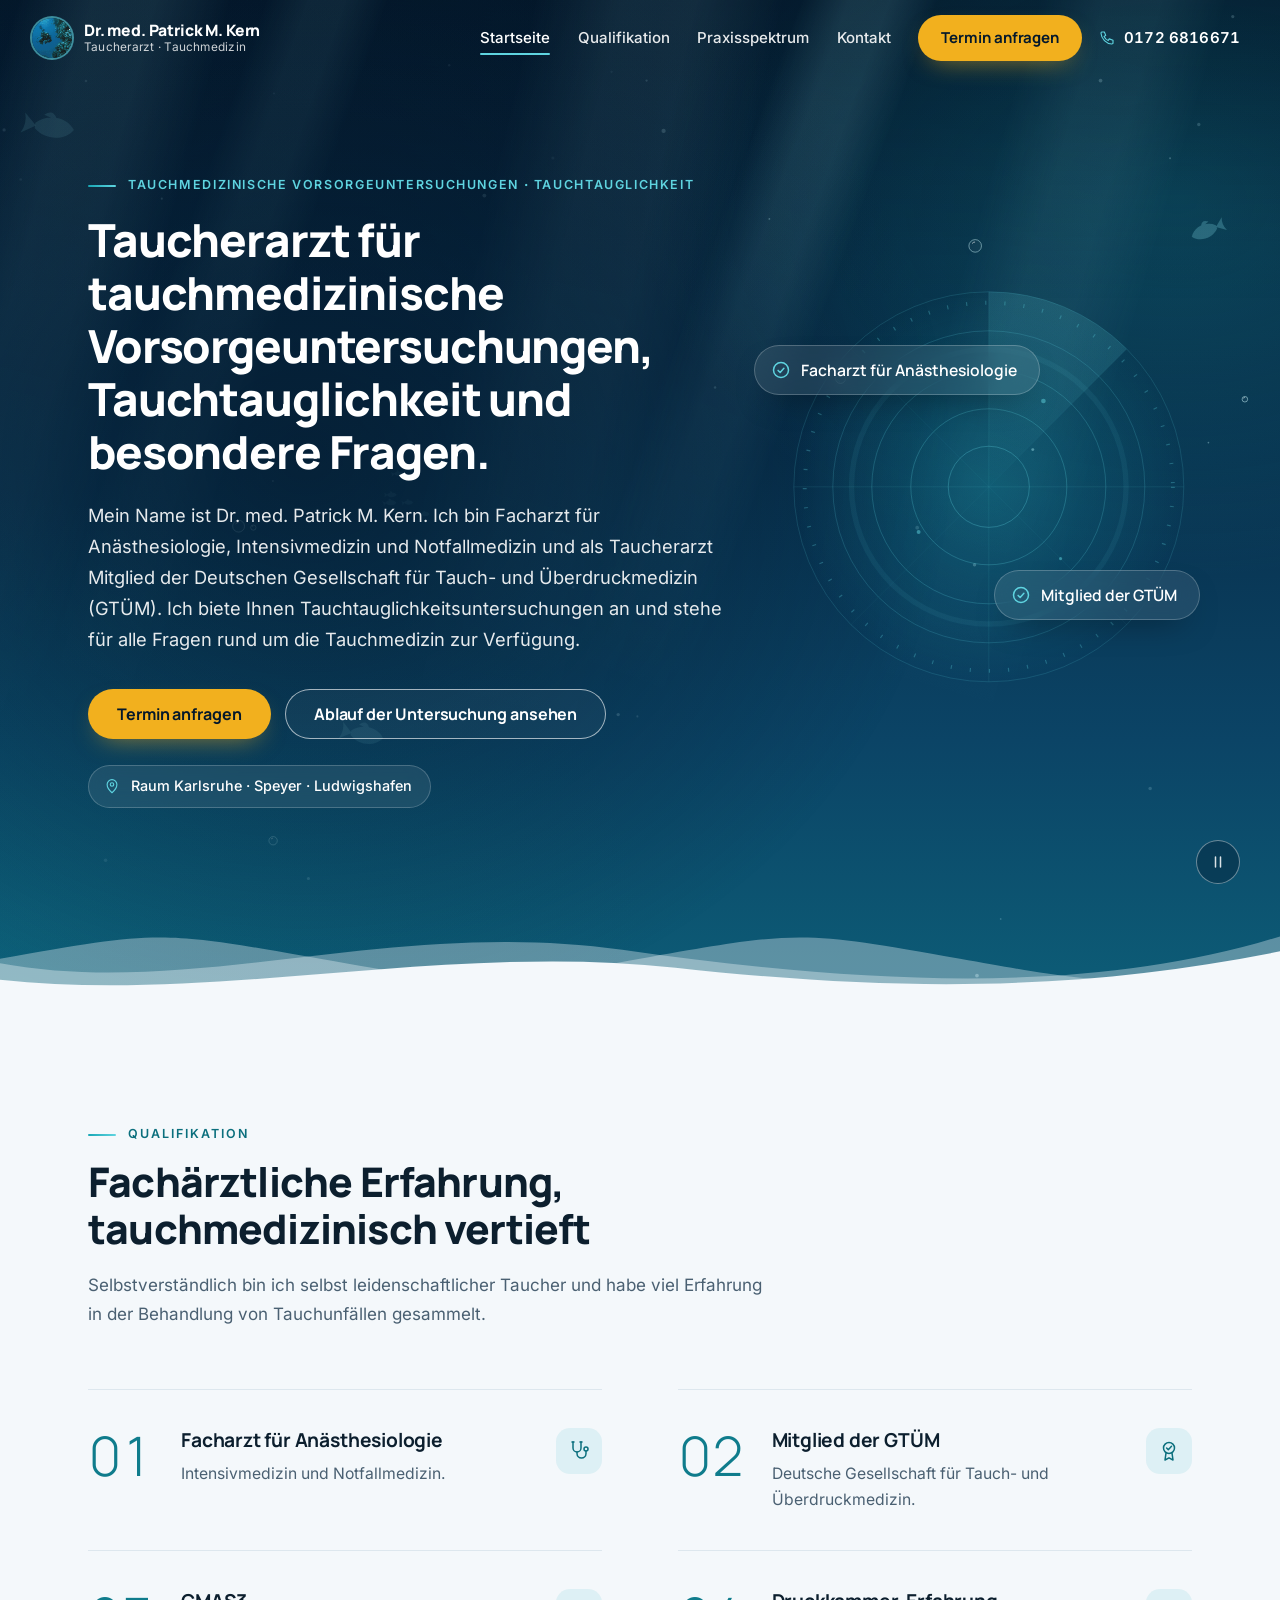
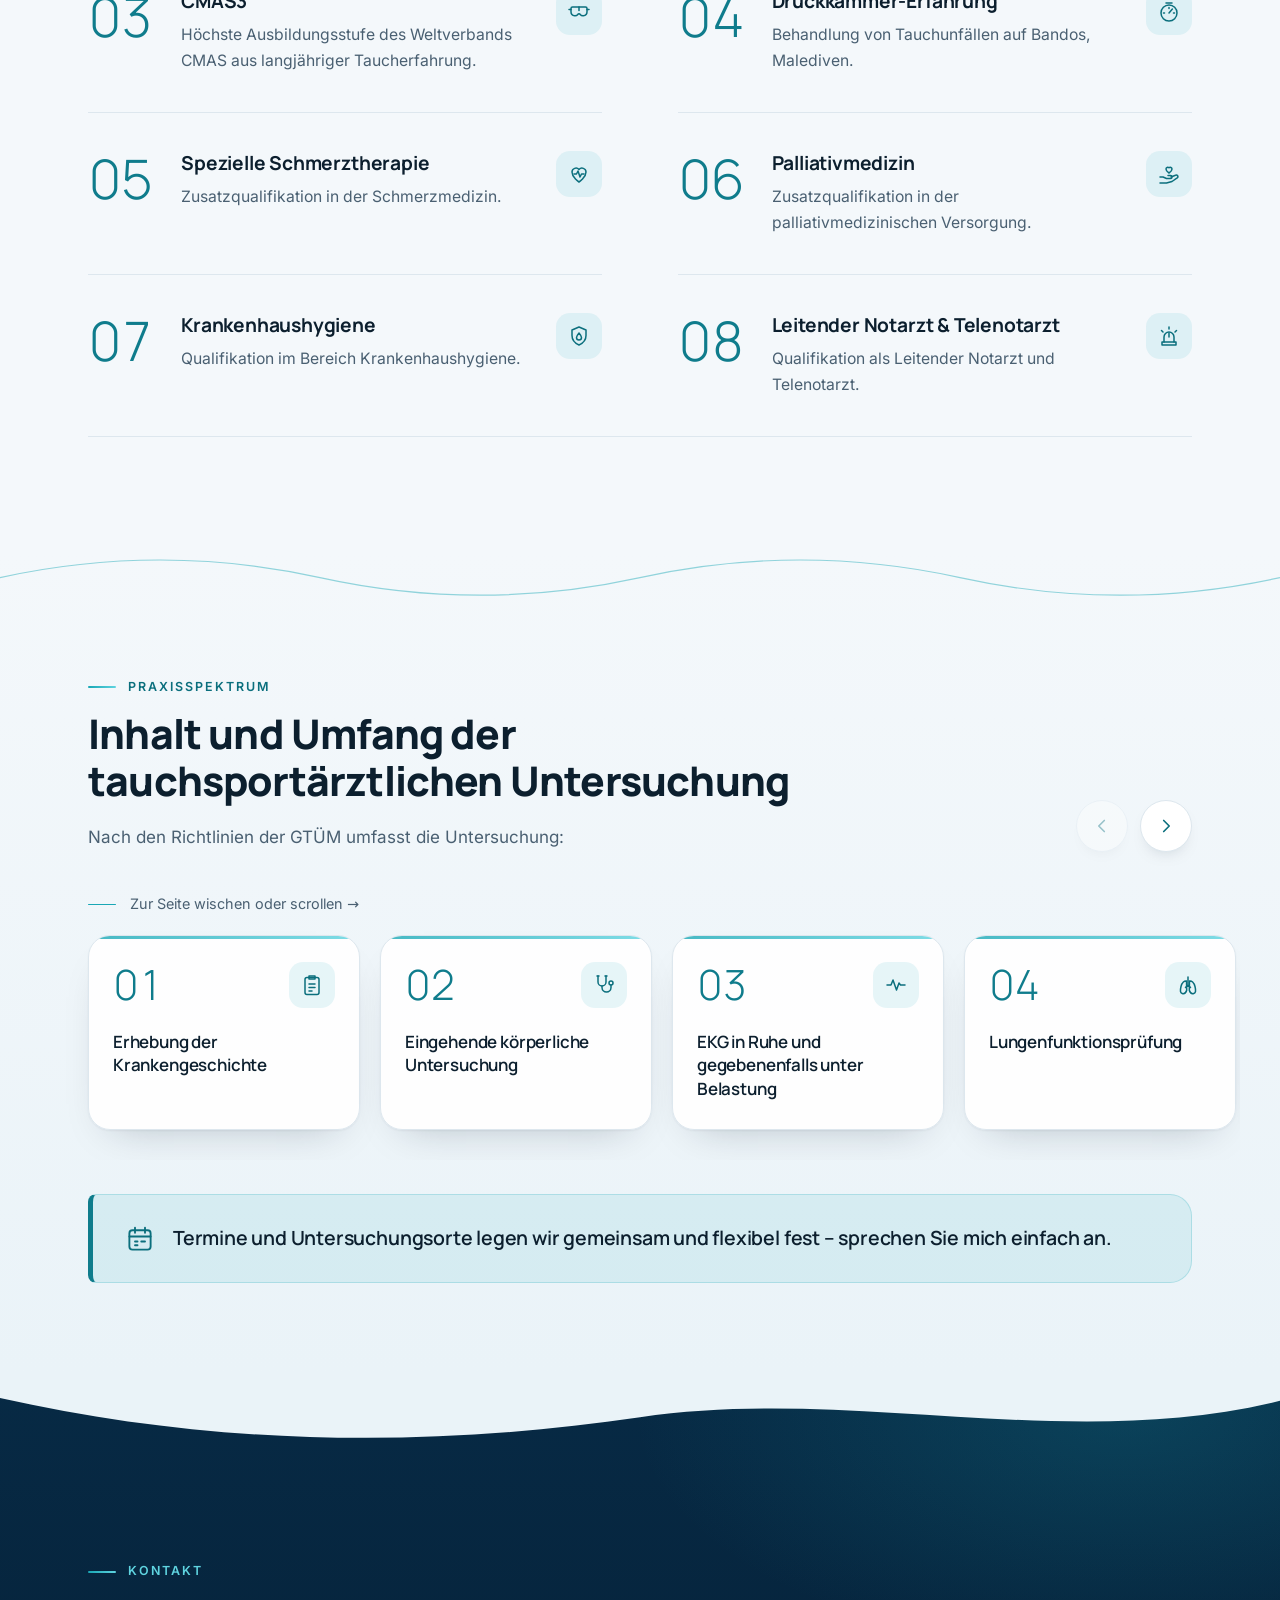
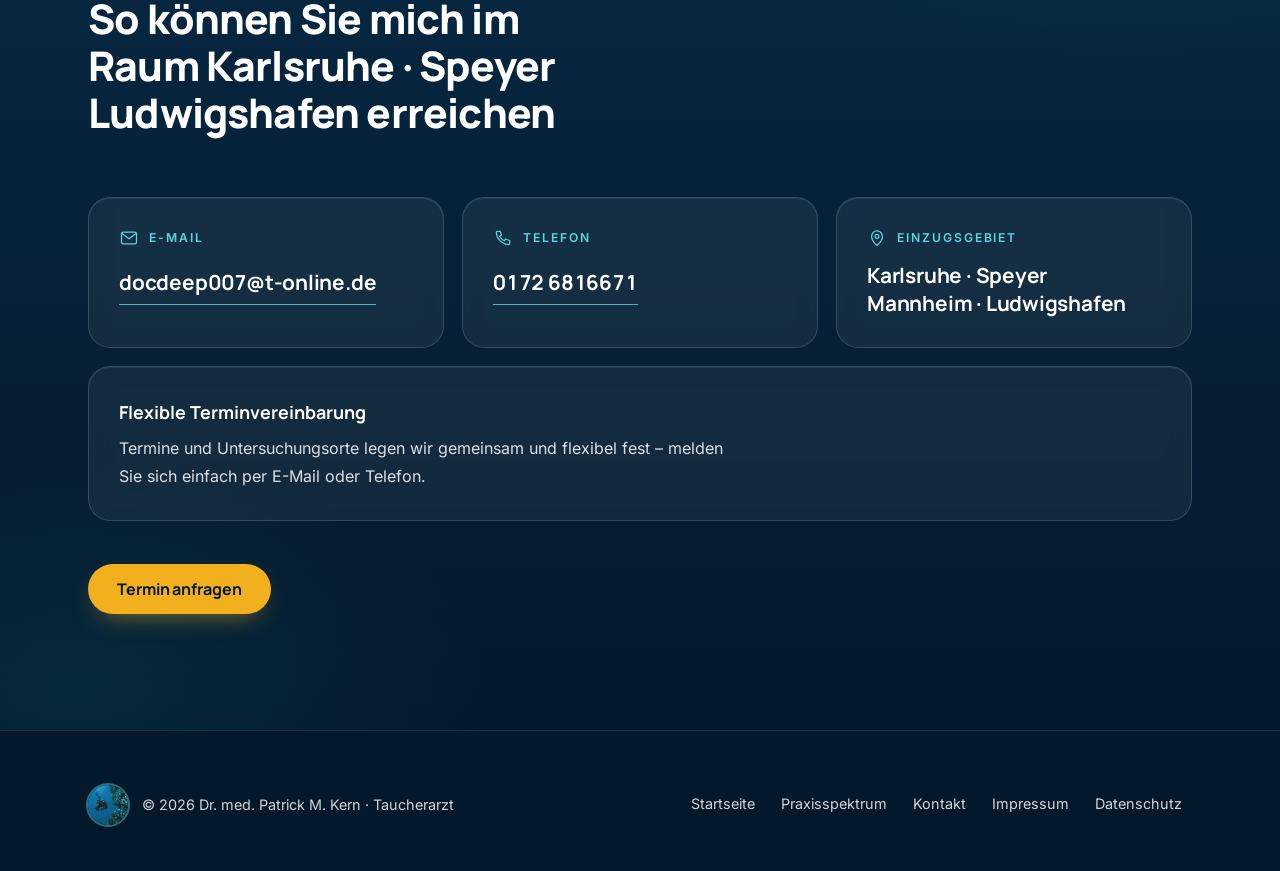
==== commit 559a07d8: "Hero overline: keep the dot separator visible at every width Co-Authored-By: Claude Opus 5.5 <norepl" ====
--- a/index.html
+++ b/index.html
@@ -119,7 +119,7 @@
     </div>
     <div class="wrap hero-grid">
       <div class="hero-text">
-        <p class="eyebrow eyebrow-hero reveal"><span class="eb-text"><span class="ditem">Tauchmedizinische Vorsorgeuntersuchungen</span><span class="dsep">&nbsp;<span class="dot">·</span> </span><span class="ditem">Tauchtauglichkeit</span></span></p>
+        <p class="eyebrow eyebrow-hero reveal"><span class="eb-text"><span class="ditem">Tauchmedizinische Vorsorgeuntersuchungen</span><span class="eb-sep">&nbsp;·</span> <span class="ditem">Tauchtauglichkeit</span></span></p>
         <h1 class="reveal" style="--i:1">Taucherarzt für tauchmedizinische Vorsorgeuntersuchungen, Tauchtauglichkeit und besondere Fragen.</h1>
         <p class="lede reveal" style="--i:2">
           Mein Name ist Dr.&nbsp;med. Patrick M. Kern. Ich bin Facharzt für Anästhesiologie,
--- a/assets/css/site.css
+++ b/assets/css/site.css
@@ -928,12 +928,11 @@
   .contact-bubbles{display:none !important;}
 }
 
-/* ---------- Hero overline: one line with a dot separator ----------
-   Wide screens show "A · B" on one line; where it has to wrap, the break
-   falls after the dot and dots.js hides that dot, the dash aligns to line 1. */
+/* ---------- Hero overline: "A · B", the dot always stays visible ---------- */
 .eyebrow-hero{align-items:flex-start;}
 .eyebrow-hero::before{margin-top:.72em;}
 @media (min-width:1000px){.hero .eyebrow-hero{letter-spacing:.13em;}}
+.eyebrow-hero .eb-sep{font-weight:800;}
 
 /* ---------- Phones: more air in the typography ---------- */
 @media (max-width:599px){
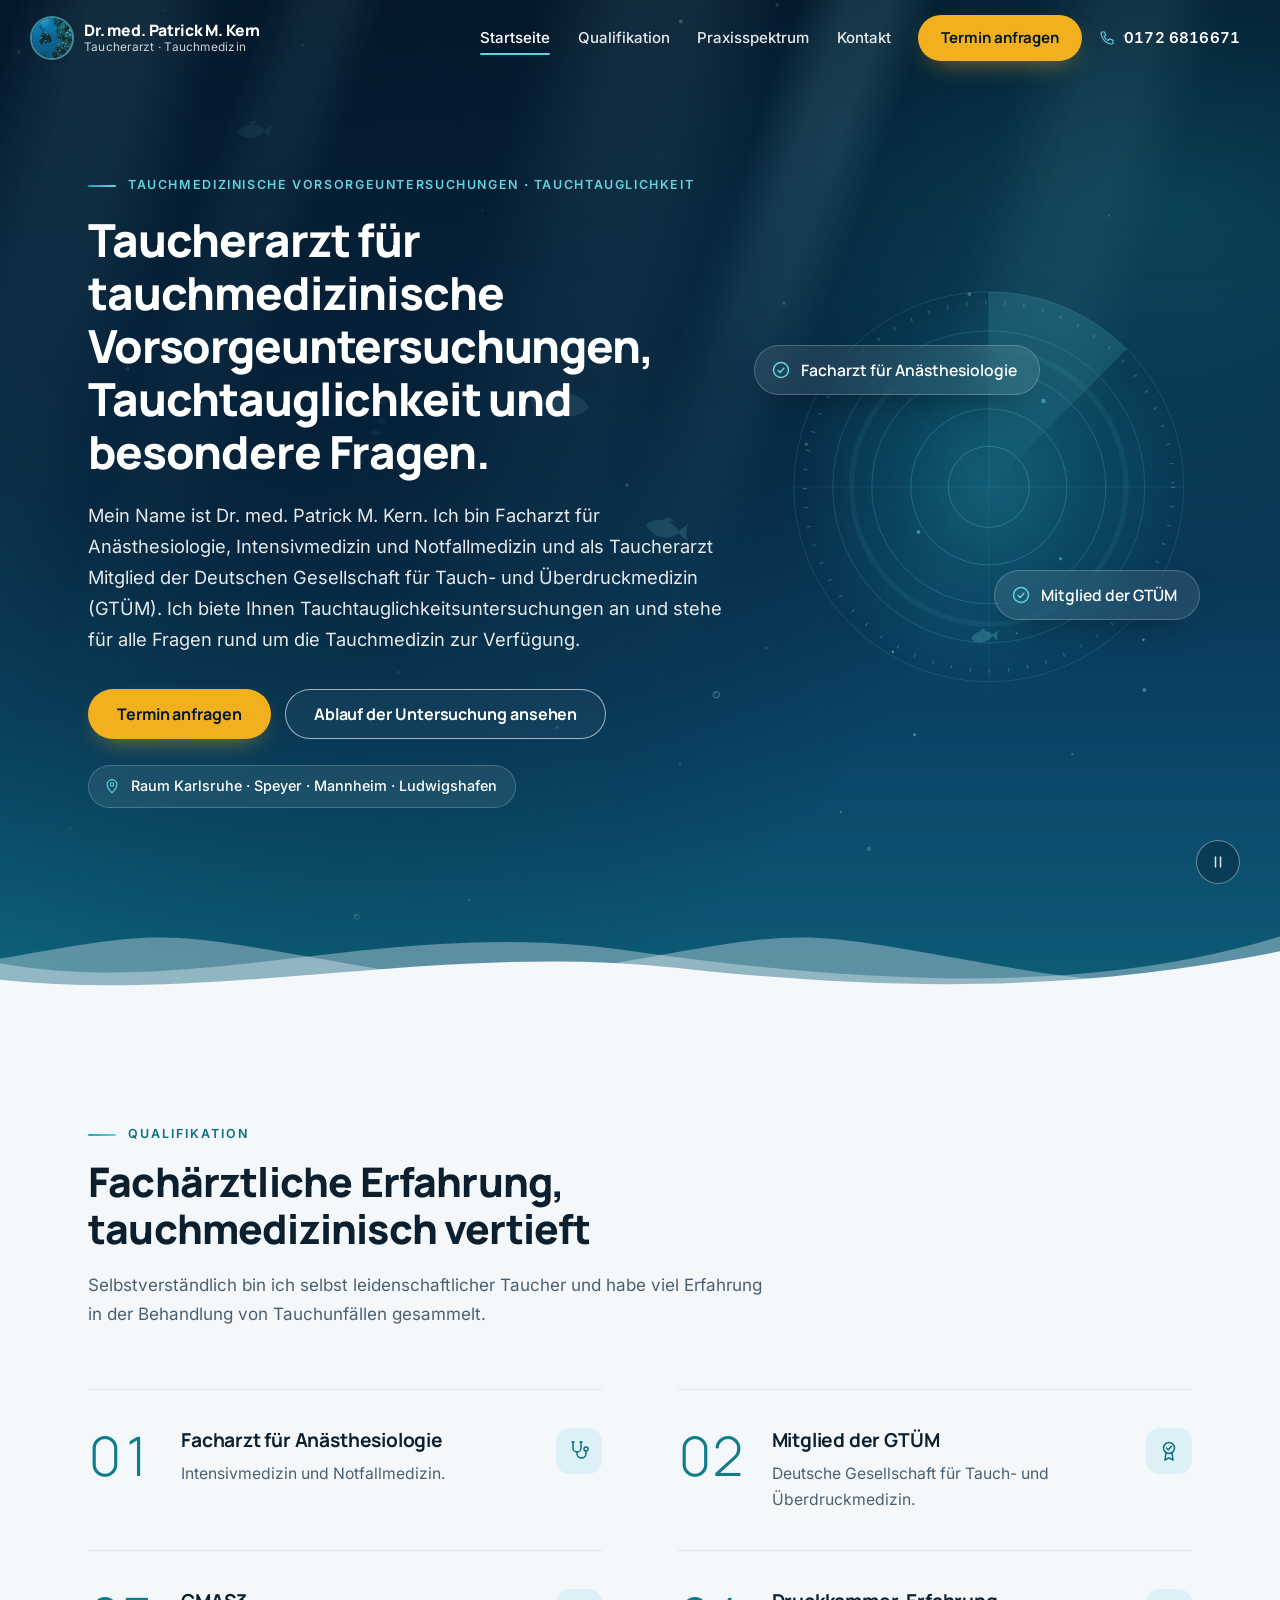
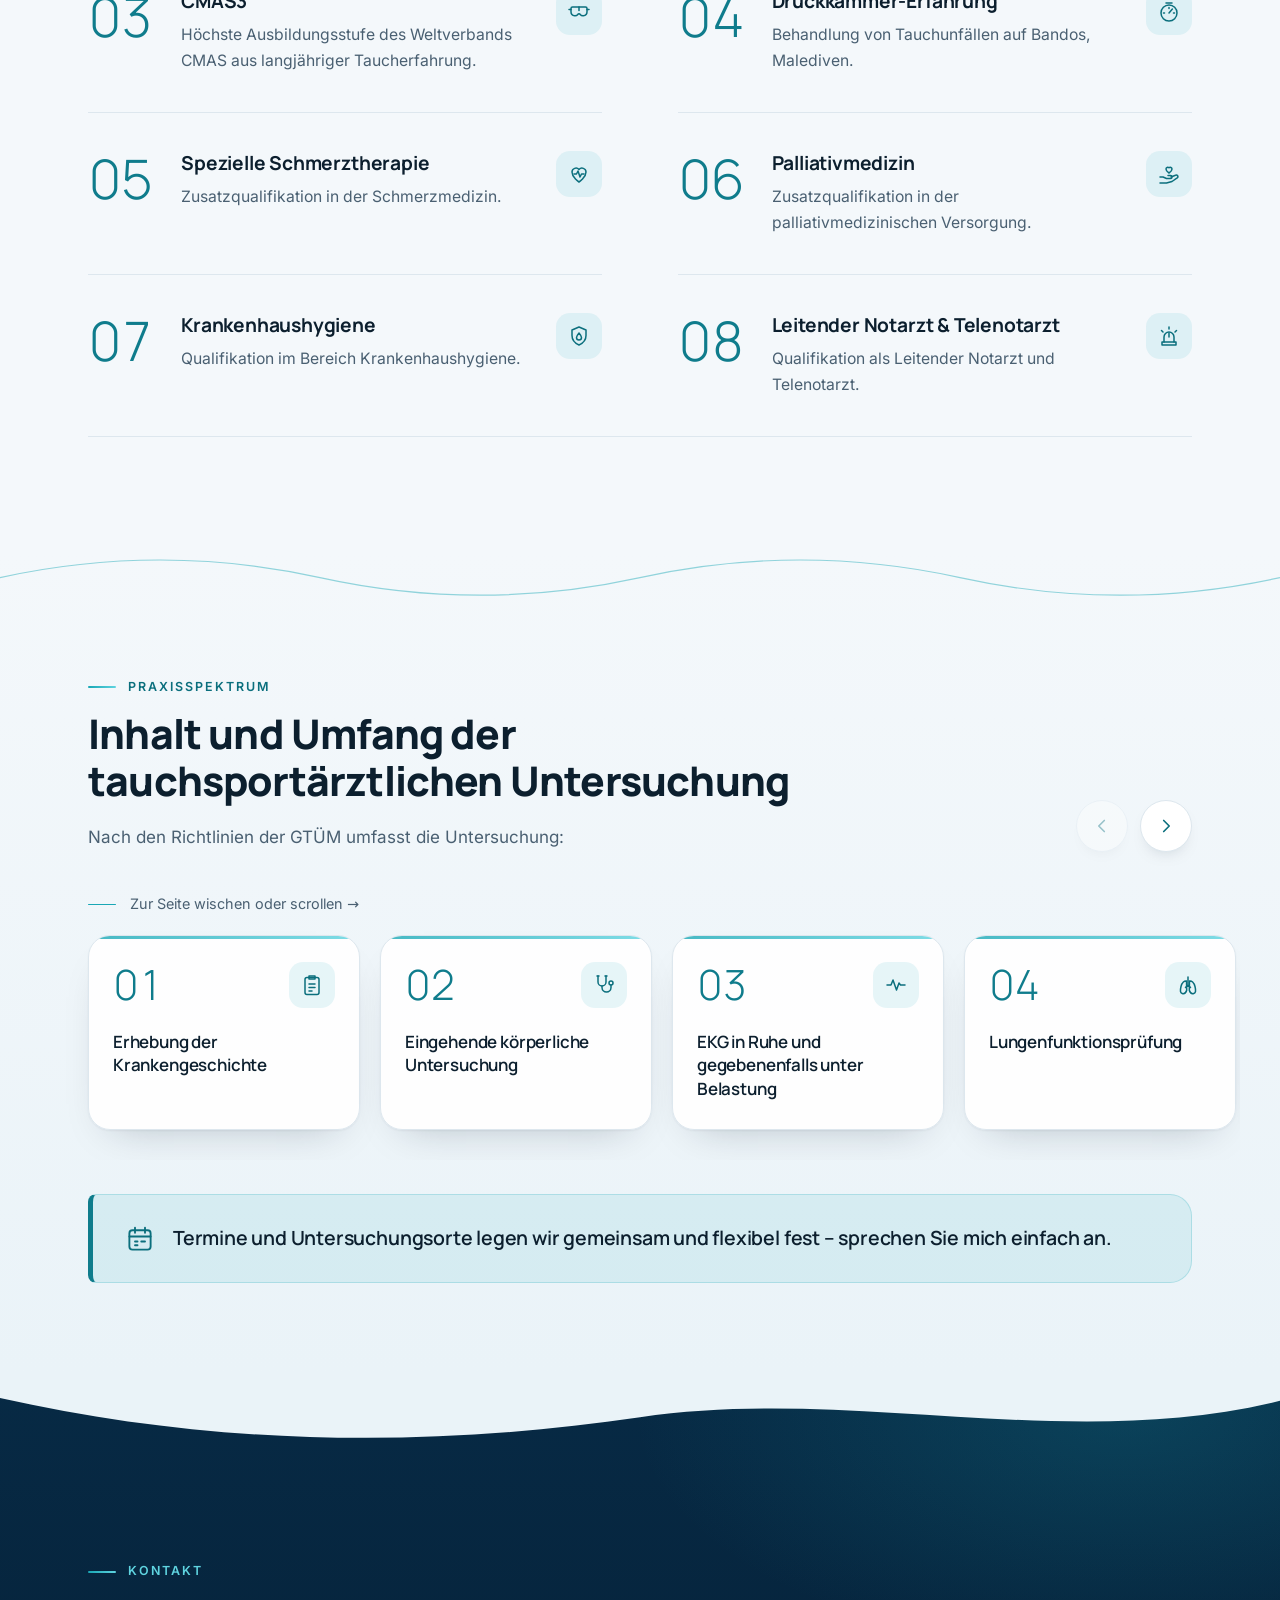
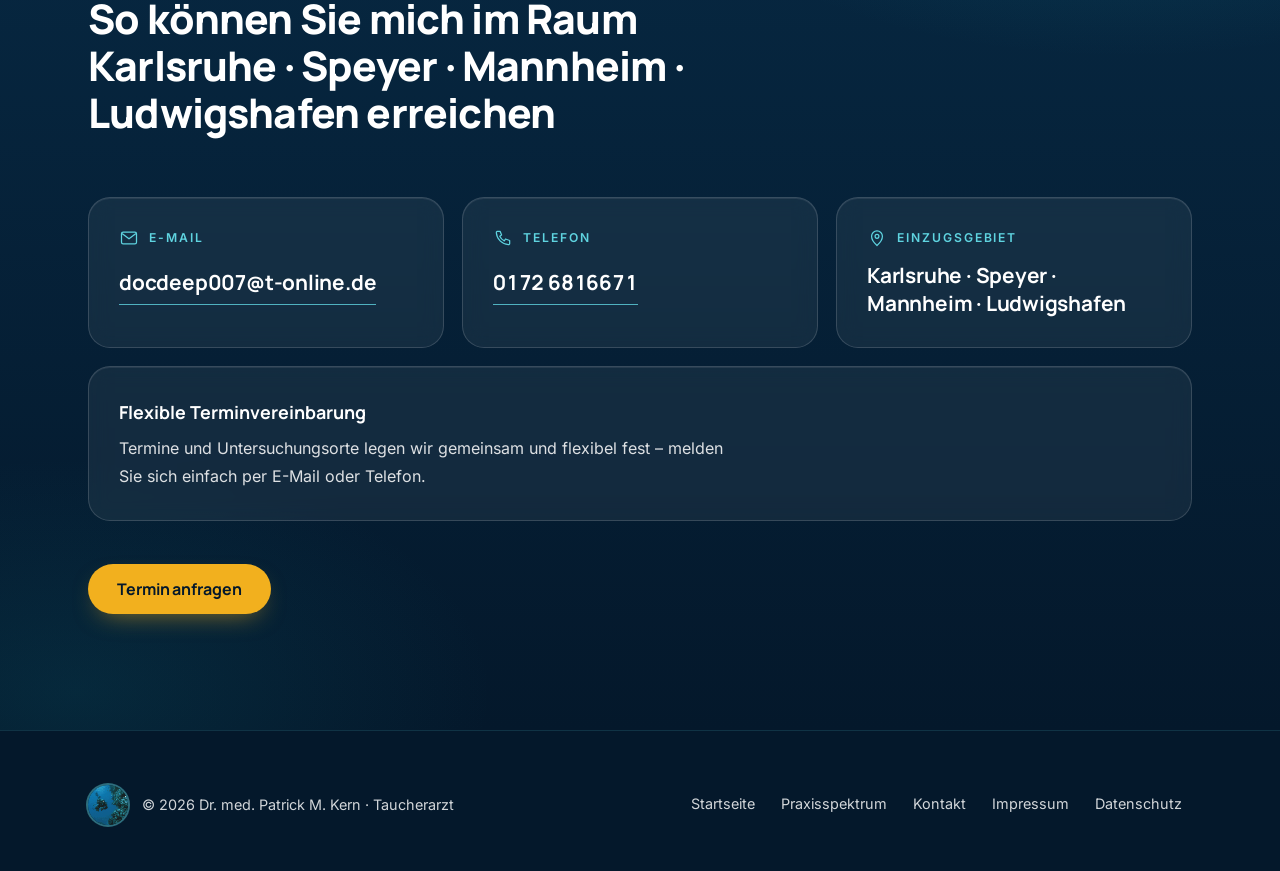
==== commit 89f5ee3f: "SEO: sharper title/description incl. Mannheim, visible city dots, IndexNow key - Title and meta/og/t" ====
--- a/index.html
+++ b/index.html
@@ -3,8 +3,8 @@
 <head>
 <meta charset="UTF-8">
 <meta name="viewport" content="width=device-width, initial-scale=1">
-<title>Taucherarzt Karlsruhe-Speyer-Ludwigshafen – GTÜM | Dr. Kern</title>
-<meta name="description" content="Taucherarzt Dr. med. Patrick M. Kern (GTÜM) bietet Tauchtauglichkeitsuntersuchungen im Raum Karlsruhe-Speyer-Ludwigshafen an, Termine flexibel nach Absprache.">
+<title>Taucherarzt Karlsruhe, Mannheim, Speyer | Dr. Kern (GTÜM)</title>
+<meta name="description" content="Taucherarzt Dr. med. Kern (GTÜM): Tauchtauglichkeitsuntersuchung im Raum Karlsruhe, Mannheim, Speyer und Ludwigshafen. Termine nach Absprache.">
 <meta name="robots" content="index, follow">
 <link rel="canonical" href="https://taucherarzt.online/">
 <link rel="icon" href="favicon-48.png" type="image/png" sizes="48x48">
@@ -20,8 +20,8 @@
 <meta property="og:site_name" content="Taucherarzt Dr. Kern">
 <meta property="og:locale" content="de_DE">
 <meta property="og:url" content="https://taucherarzt.online/">
-<meta property="og:title" content="Taucherarzt Karlsruhe-Speyer-Ludwigshafen – GTÜM | Dr. Kern">
-<meta property="og:description" content="Taucherarzt Dr. med. Patrick M. Kern (GTÜM) bietet Tauchtauglichkeitsuntersuchungen im Raum Karlsruhe-Speyer-Ludwigshafen an, Termine flexibel nach Absprache.">
+<meta property="og:title" content="Taucherarzt Karlsruhe, Mannheim, Speyer | Dr. Kern (GTÜM)">
+<meta property="og:description" content="Taucherarzt Dr. med. Kern (GTÜM): Tauchtauglichkeitsuntersuchung im Raum Karlsruhe, Mannheim, Speyer und Ludwigshafen. Termine nach Absprache.">
 <meta property="og:image" content="https://taucherarzt.online/og-image.png">
 <meta property="og:image:width" content="1200">
 <meta property="og:image:height" content="630">
@@ -29,8 +29,8 @@
 
 <!-- Twitter Card -->
 <meta name="twitter:card" content="summary_large_image">
-<meta name="twitter:title" content="Taucherarzt Karlsruhe-Speyer-Ludwigshafen – GTÜM | Dr. Kern">
-<meta name="twitter:description" content="Taucherarzt Dr. med. Patrick M. Kern (GTÜM) bietet Tauchtauglichkeitsuntersuchungen im Raum Karlsruhe-Speyer-Ludwigshafen an, Termine flexibel nach Absprache.">
+<meta name="twitter:title" content="Taucherarzt Karlsruhe, Mannheim, Speyer | Dr. Kern (GTÜM)">
+<meta name="twitter:description" content="Taucherarzt Dr. med. Kern (GTÜM): Tauchtauglichkeitsuntersuchung im Raum Karlsruhe, Mannheim, Speyer und Ludwigshafen. Termine nach Absprache.">
 <meta name="twitter:image" content="https://taucherarzt.online/og-image.png">
 
 <!-- Structured data: only facts present on this page - no invented address,
@@ -134,7 +134,7 @@
         </div>
         <div class="region-tag reveal" style="--i:4">
           <svg viewBox="0 0 24 24" aria-hidden="true" focusable="false" fill="none" stroke="currentColor" stroke-width="1.5" stroke-linecap="round" stroke-linejoin="round"><path d="M12 21s-6.5-5.6-6.5-11a6.5 6.5 0 0 1 13 0c0 5.4-6.5 11-6.5 11Z"/><circle cx="12" cy="10" r="2.3"/></svg>
-          <span><span class="ditem">Raum Karlsruhe</span><span class="dsep">&nbsp;<span class="dot">·</span> </span><span class="ditem">Speyer</span><span class="dsep">&nbsp;<span class="dot">·</span> </span><span class="ditem">Ludwigshafen</span></span>
+          <span><span class="ditem">Raum Karlsruhe</span><span class="dsep">&nbsp;<span class="dot">·</span> </span><span class="ditem">Speyer</span><span class="dsep">&nbsp;<span class="dot">·</span> </span><span class="ditem">Mannheim</span><span class="dsep">&nbsp;<span class="dot">·</span> </span><span class="ditem">Ludwigshafen</span></span>
         </div>
       </div>
       <div class="hero-visual" aria-hidden="true">
@@ -301,7 +301,7 @@
     <div class="wrap">
       <div class="section-head reveal">
         <p class="eyebrow">Kontakt</p>
-        <h2>So können Sie mich im Raum <span class="ditem">Karlsruhe</span><span class="dsep">&nbsp;<span class="dot">·</span> </span><span class="ditem">Speyer</span><span class="dsep">&nbsp;<span class="dot">·</span> </span><span class="ditem">Ludwigshafen</span> erreichen</h2>
+        <h2>So können Sie mich im Raum <span class="ditem">Karlsruhe</span><span class="dsep">&nbsp;<span class="dot">·</span> </span><span class="ditem">Speyer</span><span class="dsep">&nbsp;<span class="dot">·</span> </span><span class="ditem">Mannheim</span><span class="dsep">&nbsp;<span class="dot">·</span> </span><span class="ditem">Ludwigshafen</span> erreichen</h2>
       </div>
 
       <div class="contact-grid">
@@ -355,6 +355,5 @@
 
 <script src="assets/js/site.js" defer></script>
 <script src="assets/js/ocean.js" defer></script>
-<script src="assets/js/dots.js" defer></script>
 </body>
 </html>
--- a/assets/css/site.css
+++ b/assets/css/site.css
@@ -953,9 +953,6 @@
   .page-hero h1{letter-spacing:-.005em; line-height:1.25;}
 }
 
-/* Dot separators: hidden only where the line breaks right after them (dots.js) */
-.dsep.is-break .dot{visibility:hidden;}
-
 /* ---------- Phones: a little more letter-spacing for the bold display face ---------- */
 @media (max-width:599px){
   .btn, .mobile-bar a, .nav-link, .brand-text strong, .brand-link strong{letter-spacing:.005em;}
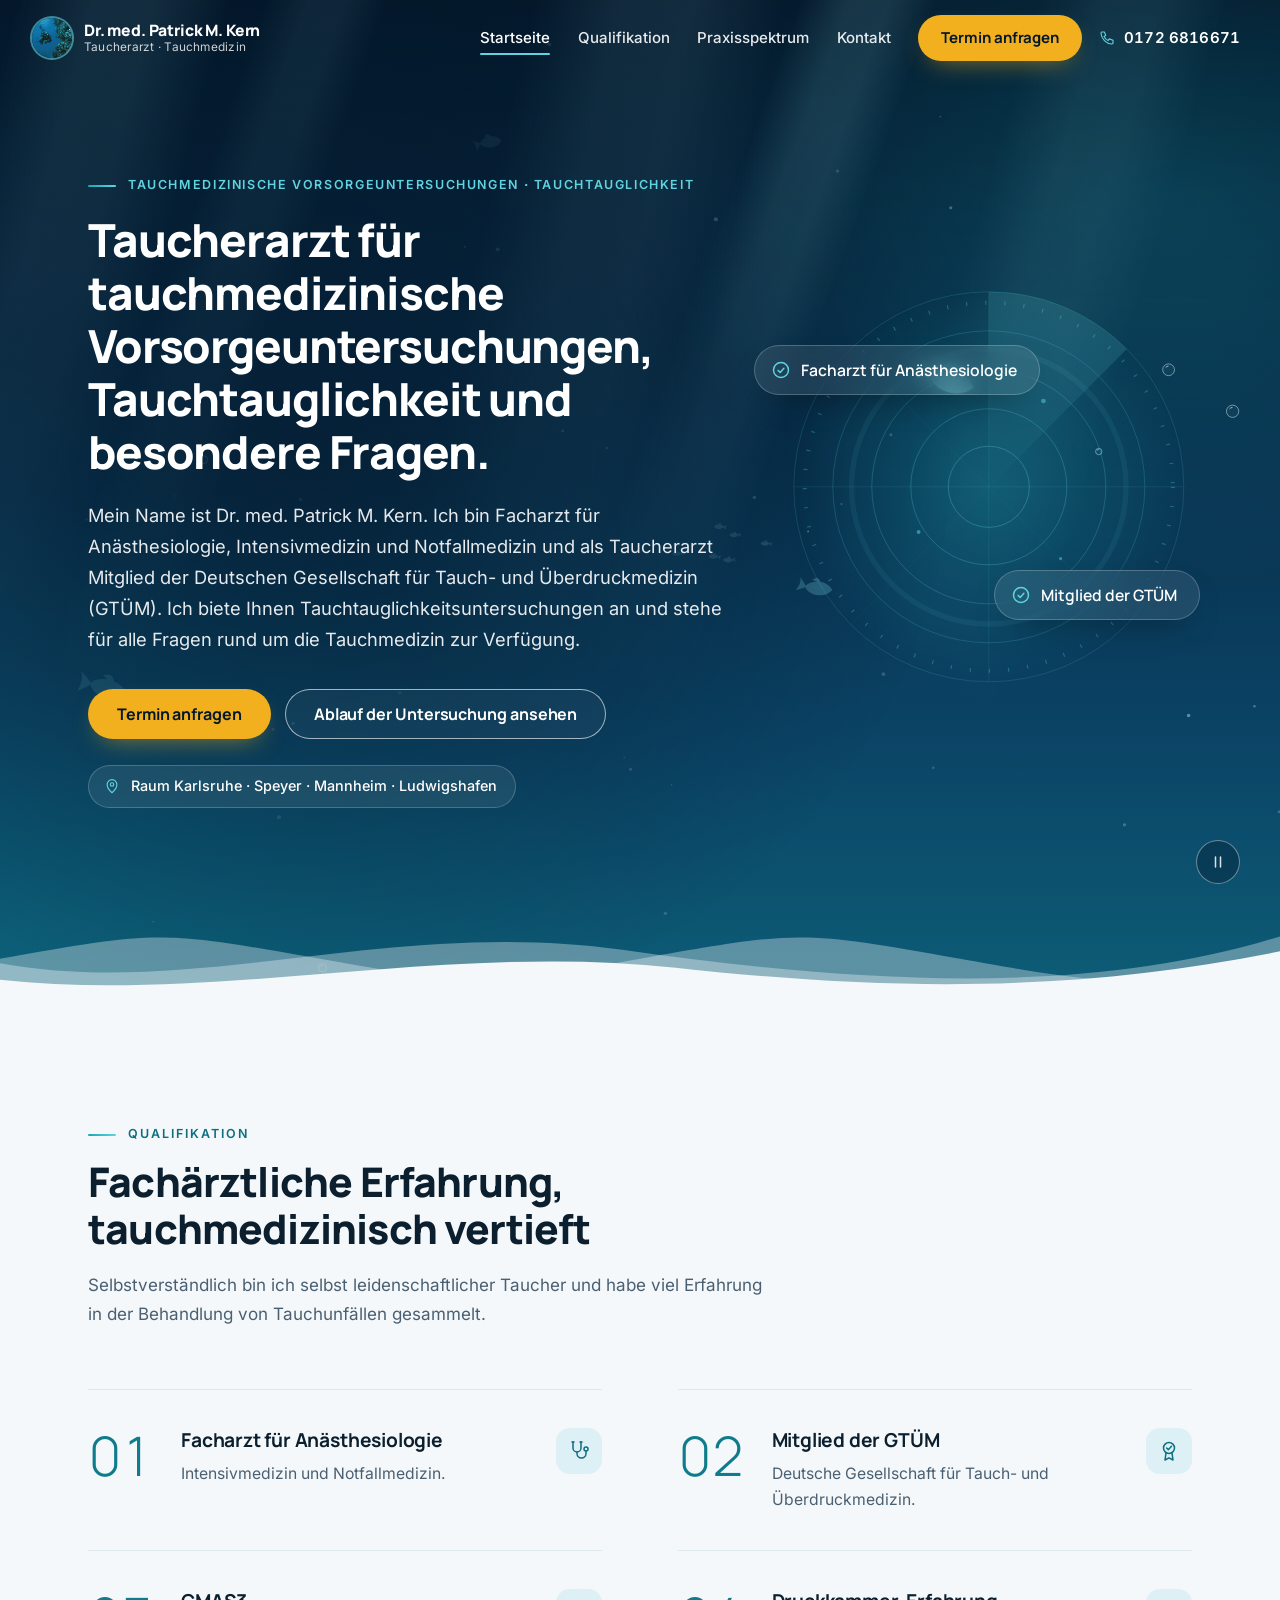
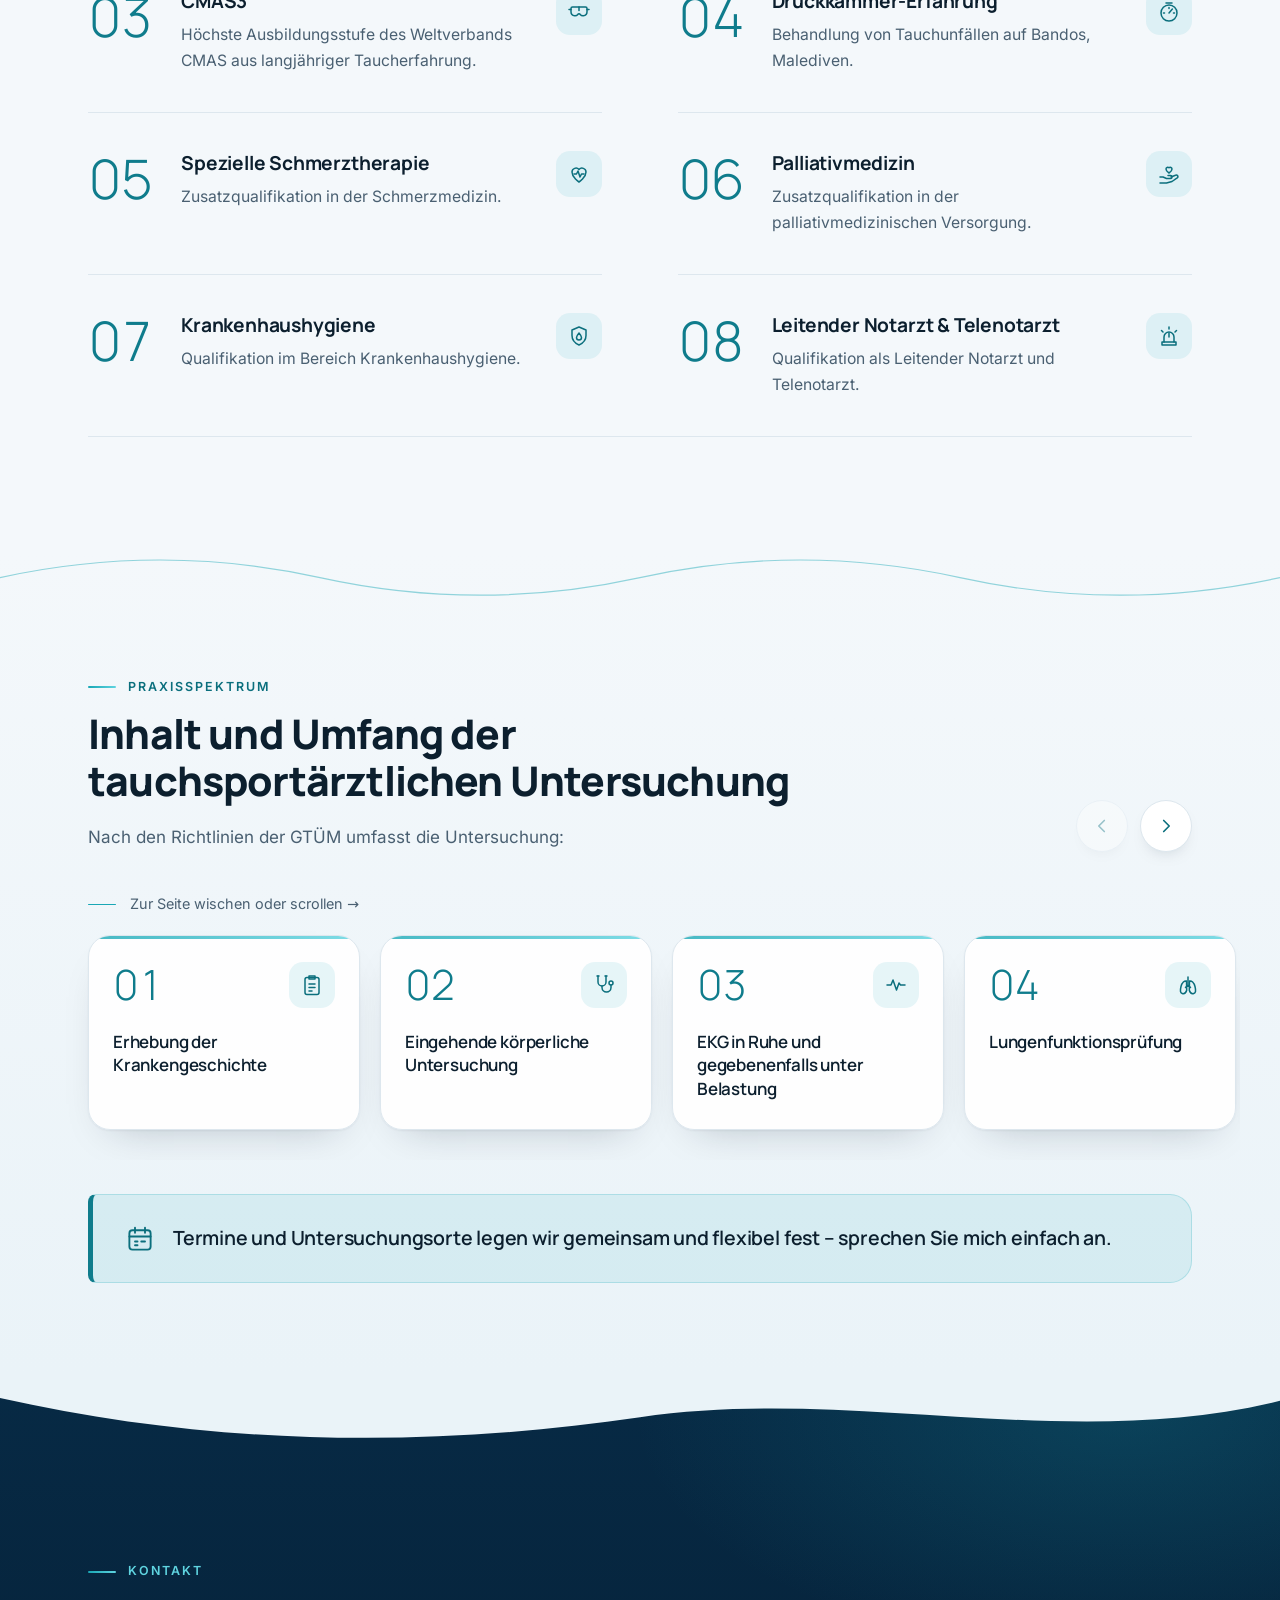
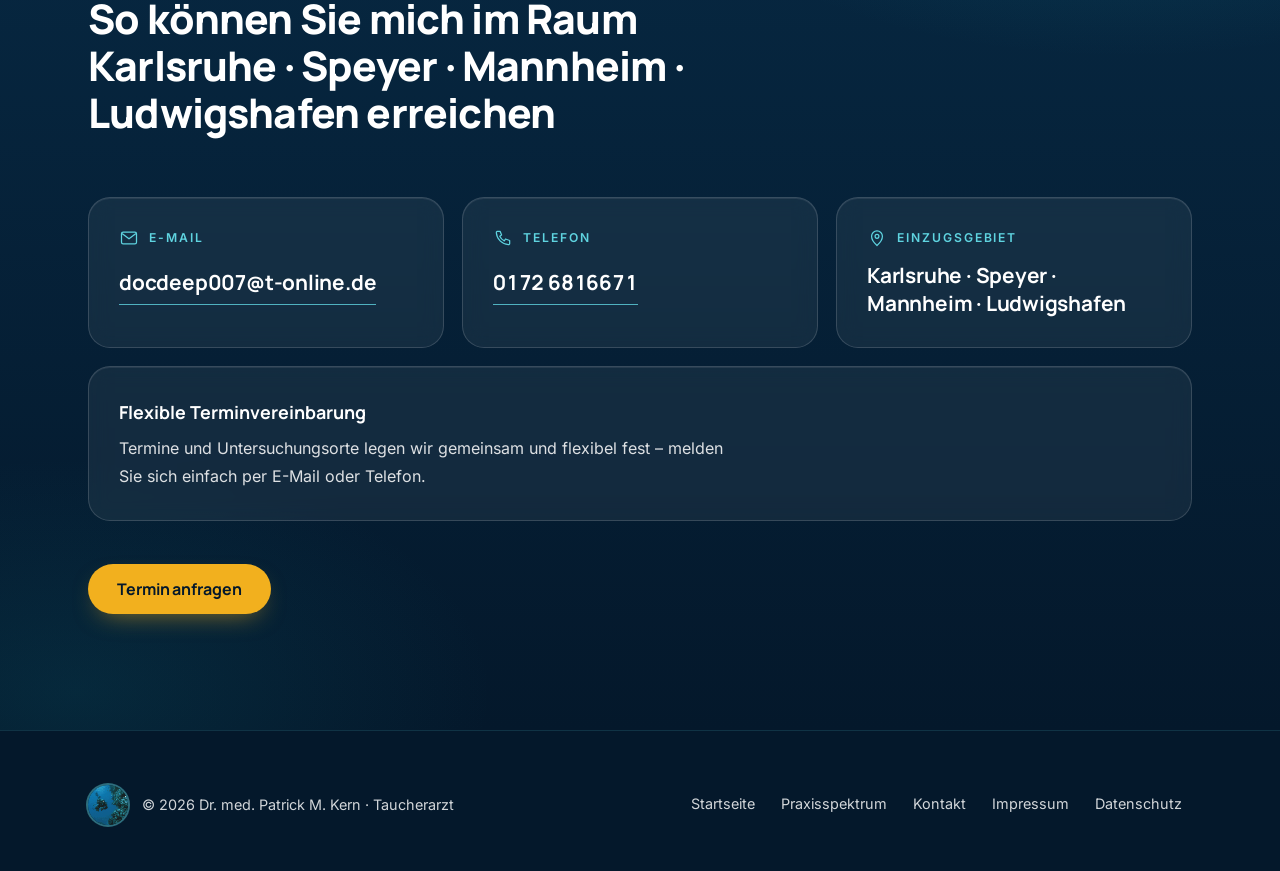
==== commit 1aadde57: "SEO: allow large snippets/previews, WebPage schema, image sitemap Co-Authored-By: Claude Opus 5.5 <n" ====
--- a/index.html
+++ b/index.html
@@ -5,7 +5,7 @@
 <meta name="viewport" content="width=device-width, initial-scale=1">
 <title>Taucherarzt Karlsruhe, Mannheim, Speyer | Dr. Kern (GTÜM)</title>
 <meta name="description" content="Taucherarzt Dr. med. Kern (GTÜM): Tauchtauglichkeitsuntersuchung im Raum Karlsruhe, Mannheim, Speyer und Ludwigshafen. Termine nach Absprache.">
-<meta name="robots" content="index, follow">
+<meta name="robots" content="index, follow, max-image-preview:large, max-snippet:-1, max-video-preview:-1">
 <link rel="canonical" href="https://taucherarzt.online/">
 <link rel="icon" href="favicon-48.png" type="image/png" sizes="48x48">
 <link rel="apple-touch-icon" href="apple-touch-icon.png">
@@ -76,6 +76,17 @@
       "name": "Taucherarzt Dr. Kern",
       "inLanguage": "de",
       "publisher": { "@id": "https://taucherarzt.online/#physician" }
+    },
+    {
+      "@type": "WebPage",
+      "@id": "https://taucherarzt.online/#webpage",
+      "url": "https://taucherarzt.online/",
+      "name": "Taucherarzt Karlsruhe, Mannheim, Speyer | Dr. Kern (GTÜM)",
+      "inLanguage": "de",
+      "isPartOf": { "@id": "https://taucherarzt.online/#website" },
+      "about": { "@id": "https://taucherarzt.online/#physician" },
+      "primaryImageOfPage": { "@type": "ImageObject", "url": "https://taucherarzt.online/og-image.png", "width": 1200, "height": 630 },
+      "dateModified": "2026-10-01"
     }
   ]
 }
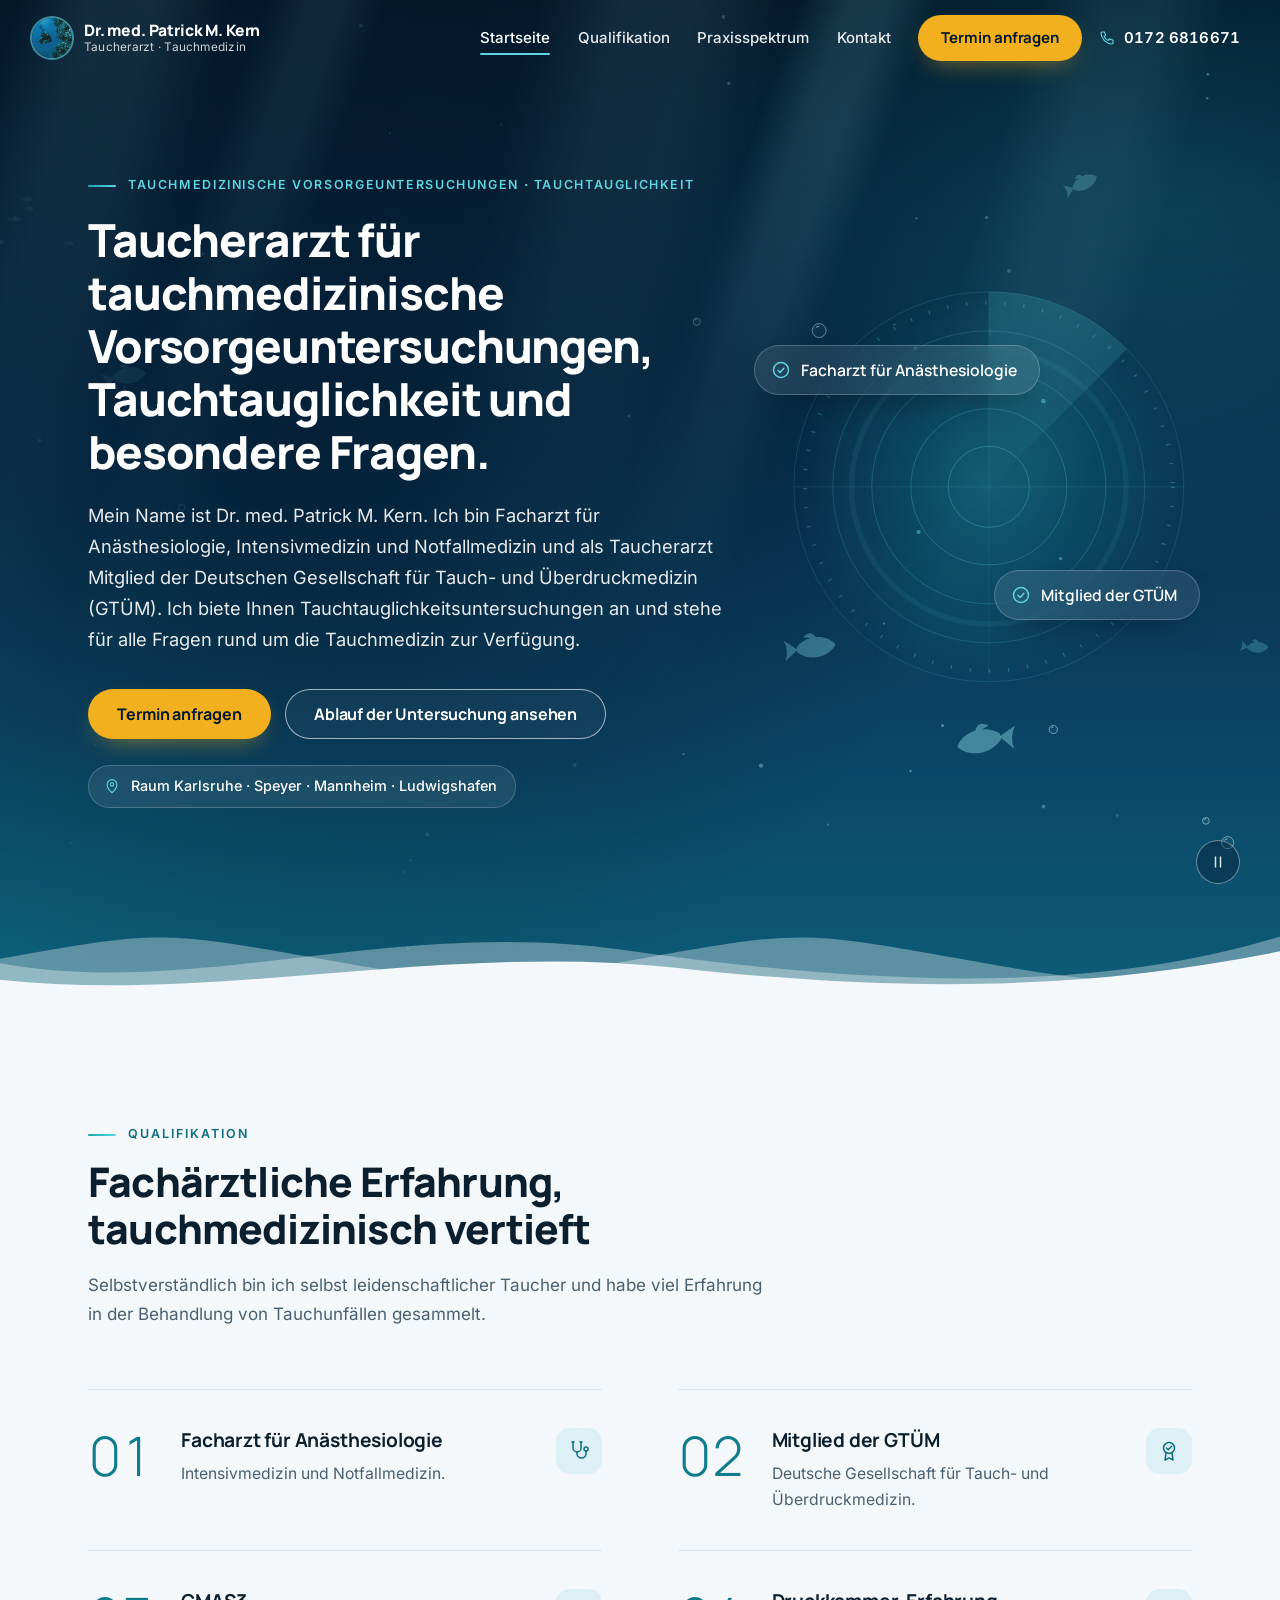
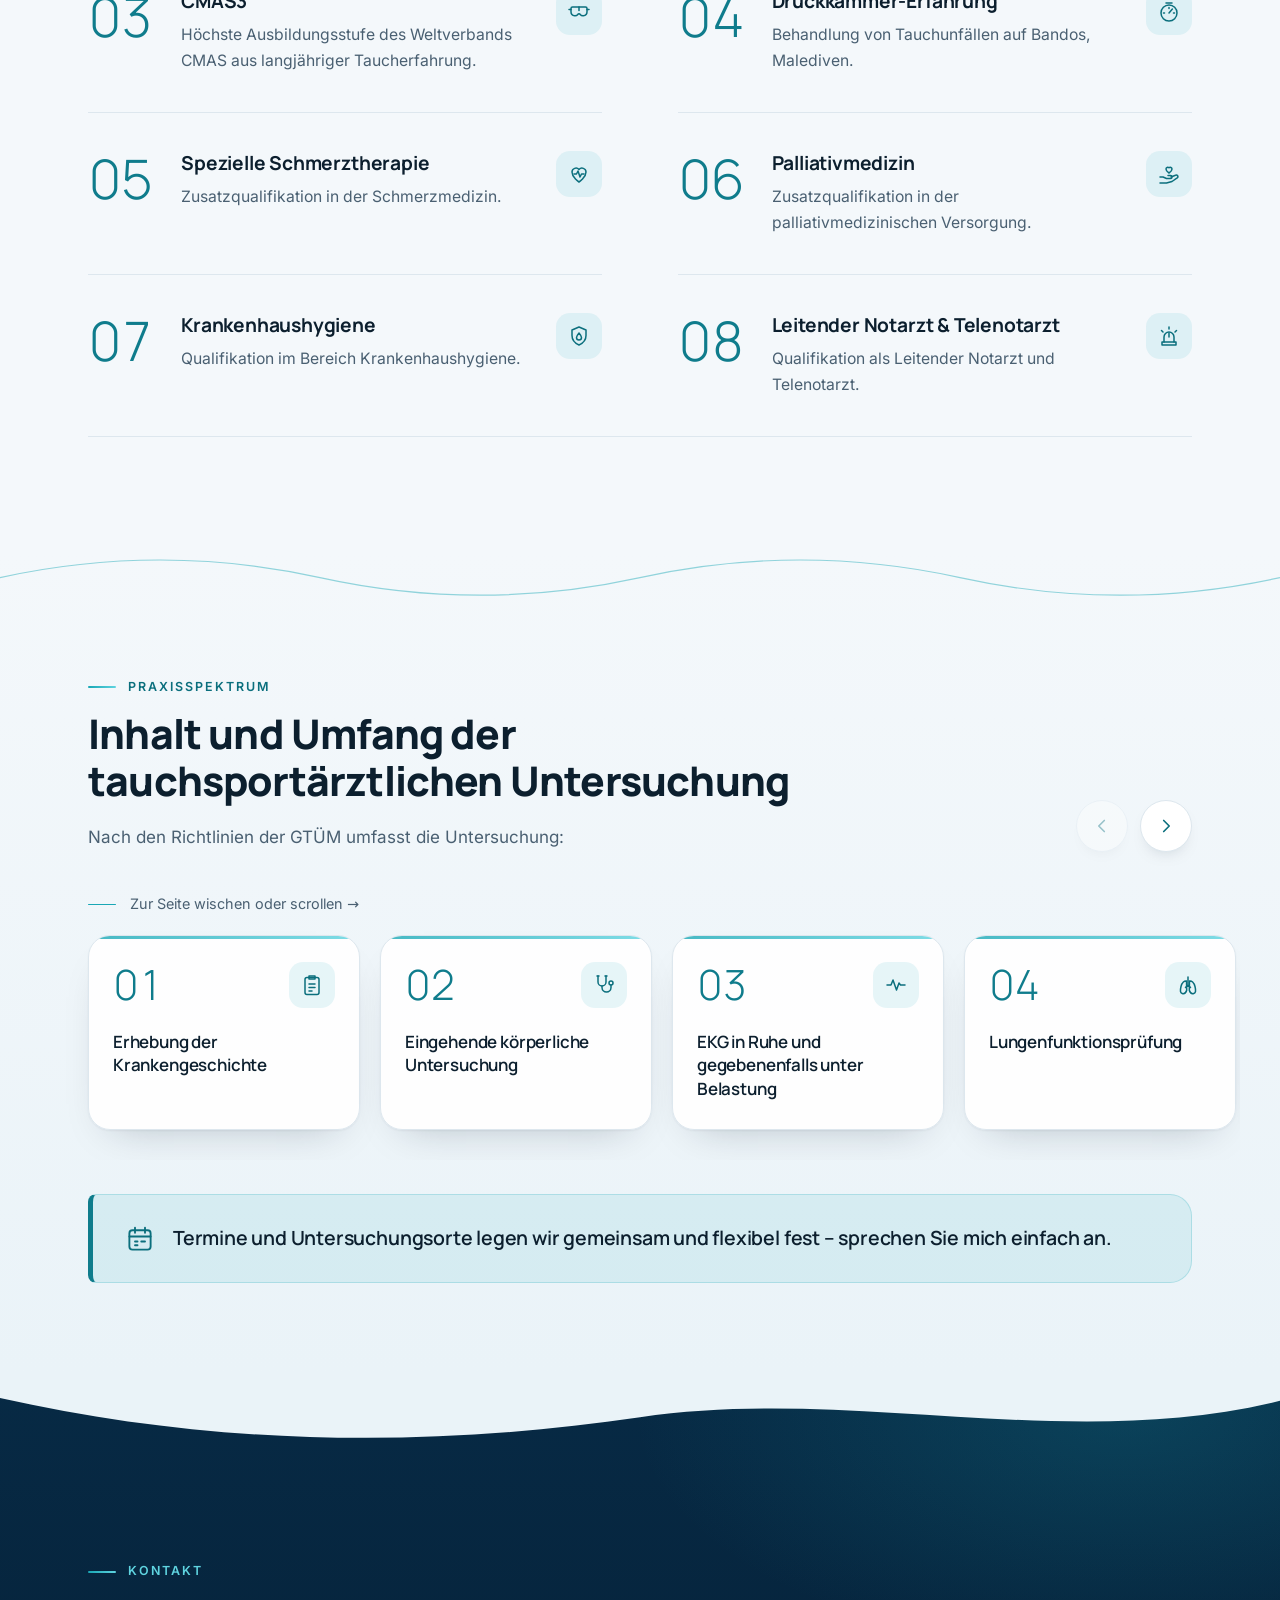
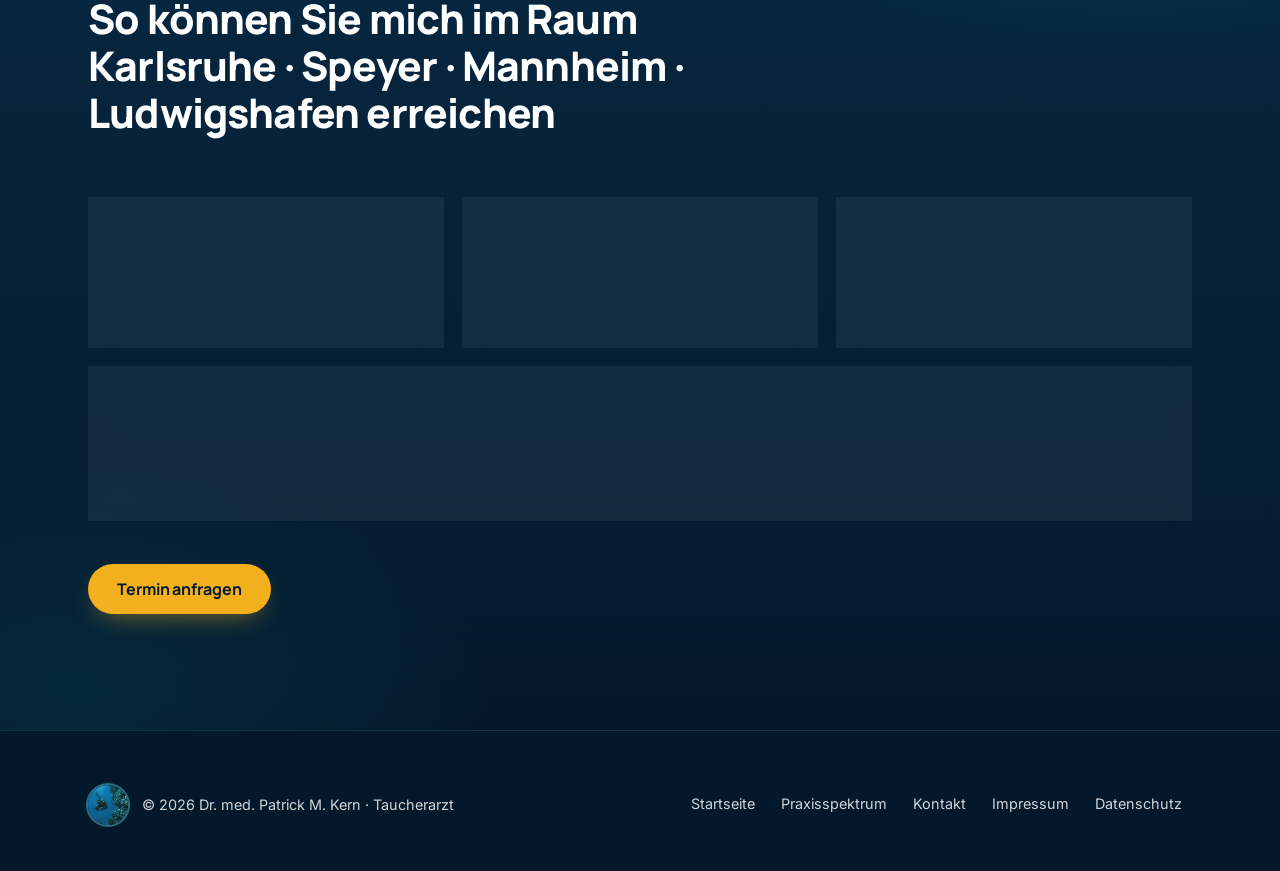
==== commit f3dbfb5a: "Favicon: add favicon.ico and 96px icon so search engines pick up the logo Co-Authored-By: Claude Opu" ====
--- a/index.html
+++ b/index.html
@@ -8,6 +8,8 @@
 <meta name="robots" content="index, follow, max-image-preview:large, max-snippet:-1, max-video-preview:-1">
 <link rel="canonical" href="https://taucherarzt.online/">
 <link rel="icon" href="favicon-48.png" type="image/png" sizes="48x48">
+<link rel="icon" href="favicon-96.png" type="image/png" sizes="96x96">
+<link rel="icon" href="/favicon.ico" sizes="16x16 32x32 48x48">
 <link rel="apple-touch-icon" href="apple-touch-icon.png">
 <meta name="theme-color" content="#04182b">
 <link rel="preload" href="assets/fonts/manrope-latin-wght-normal.woff2" as="font" type="font/woff2" crossorigin>
